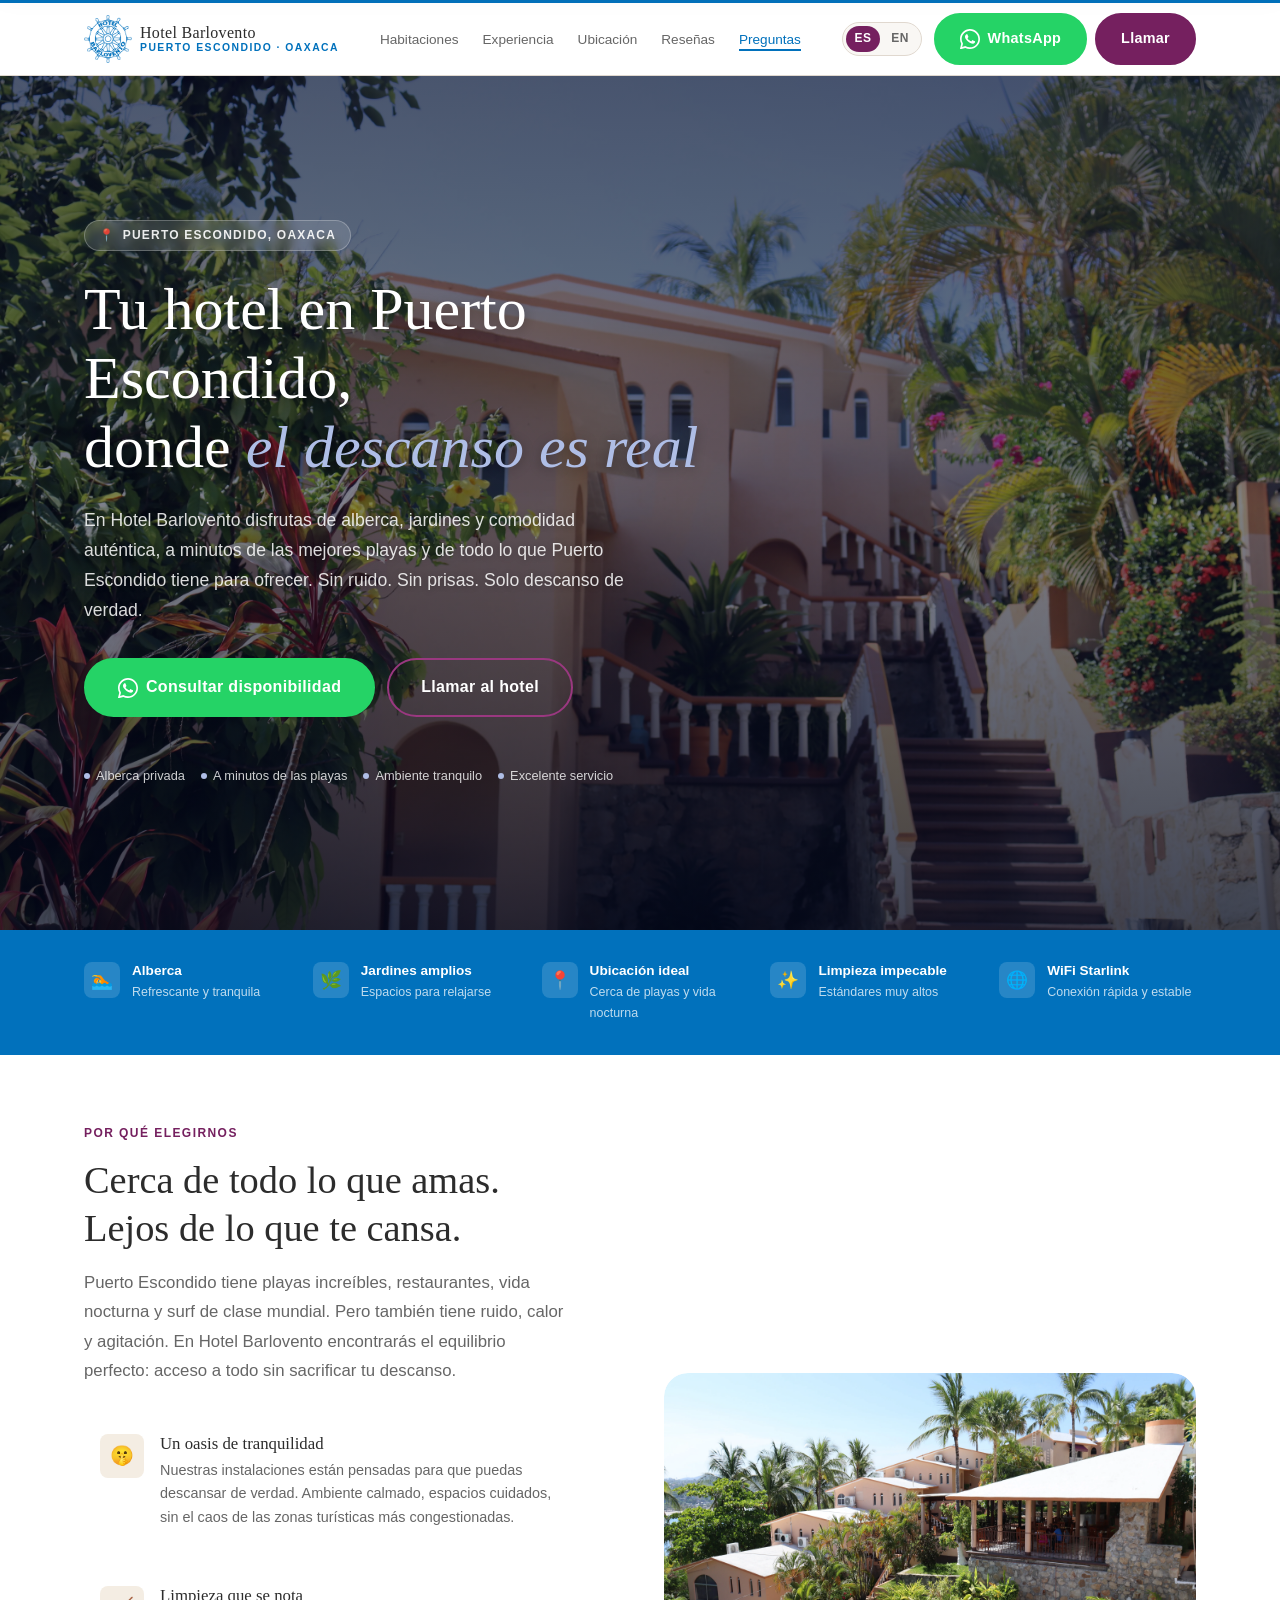
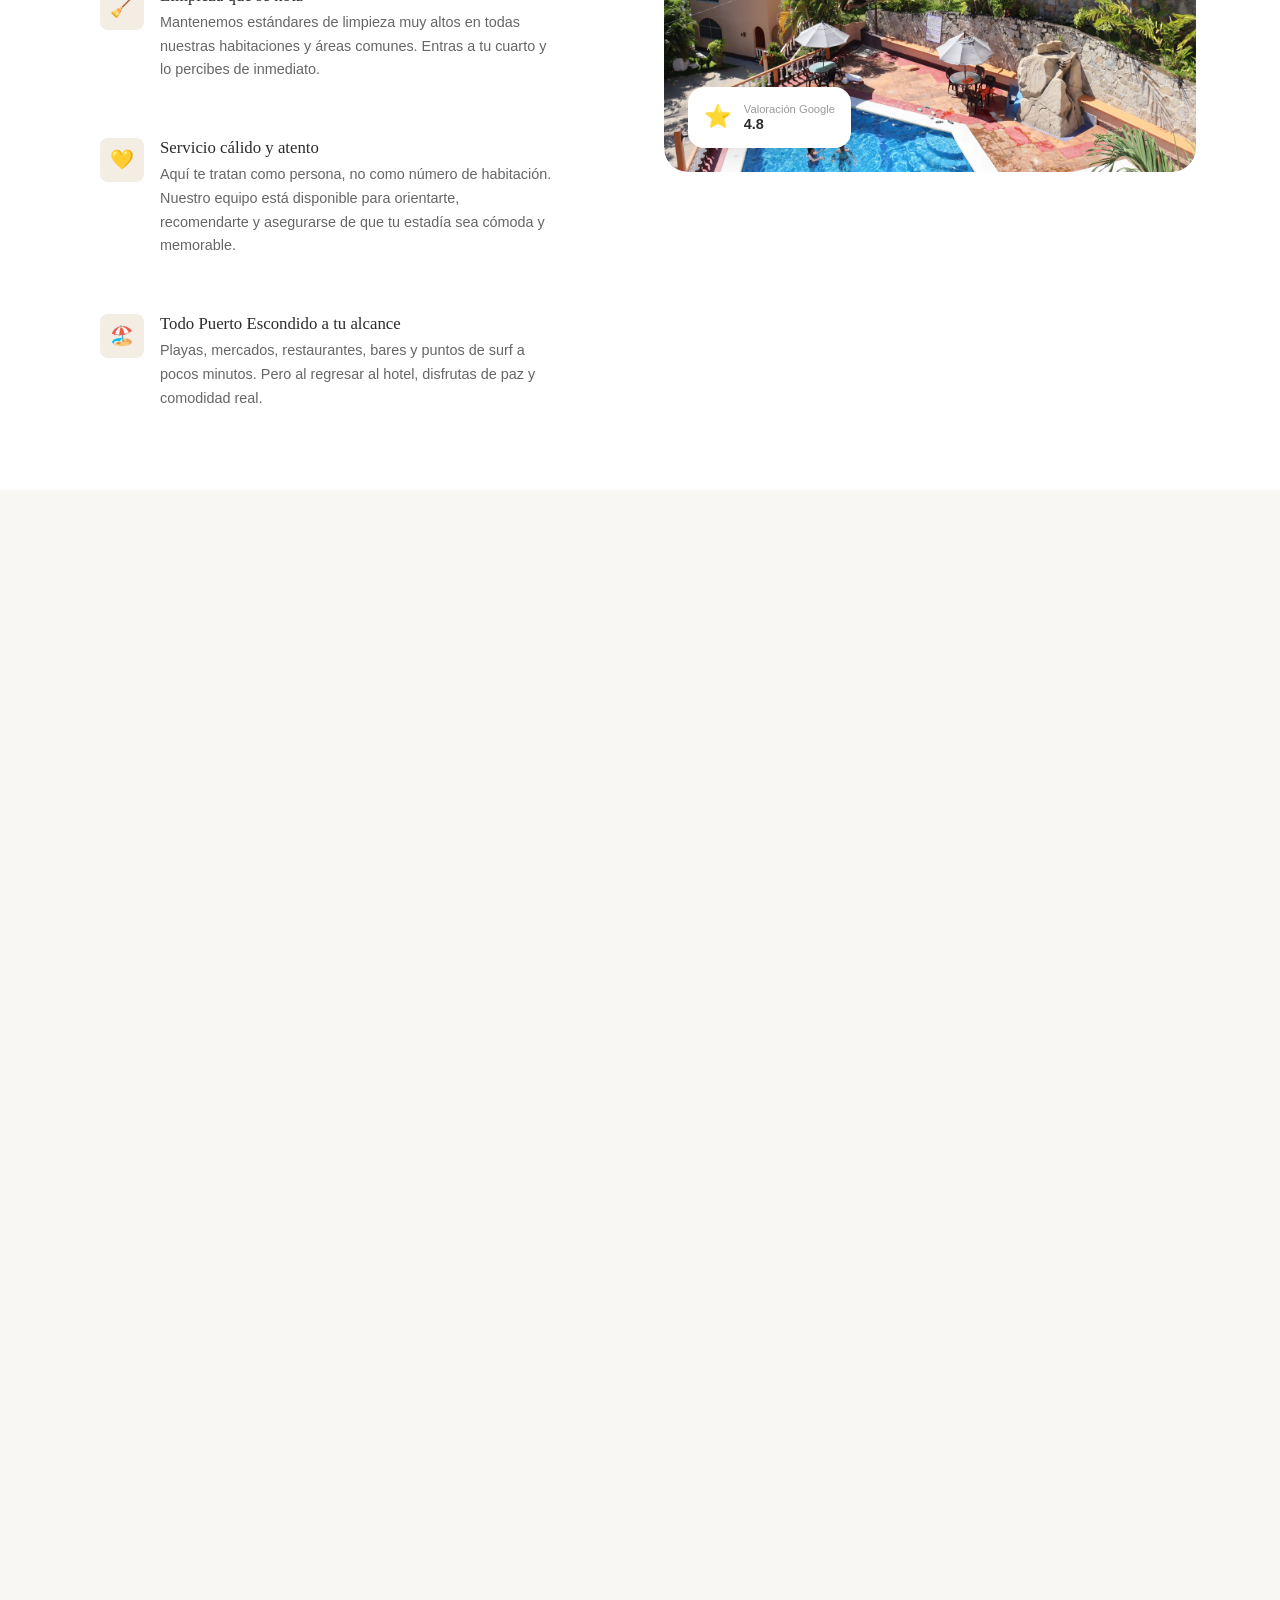
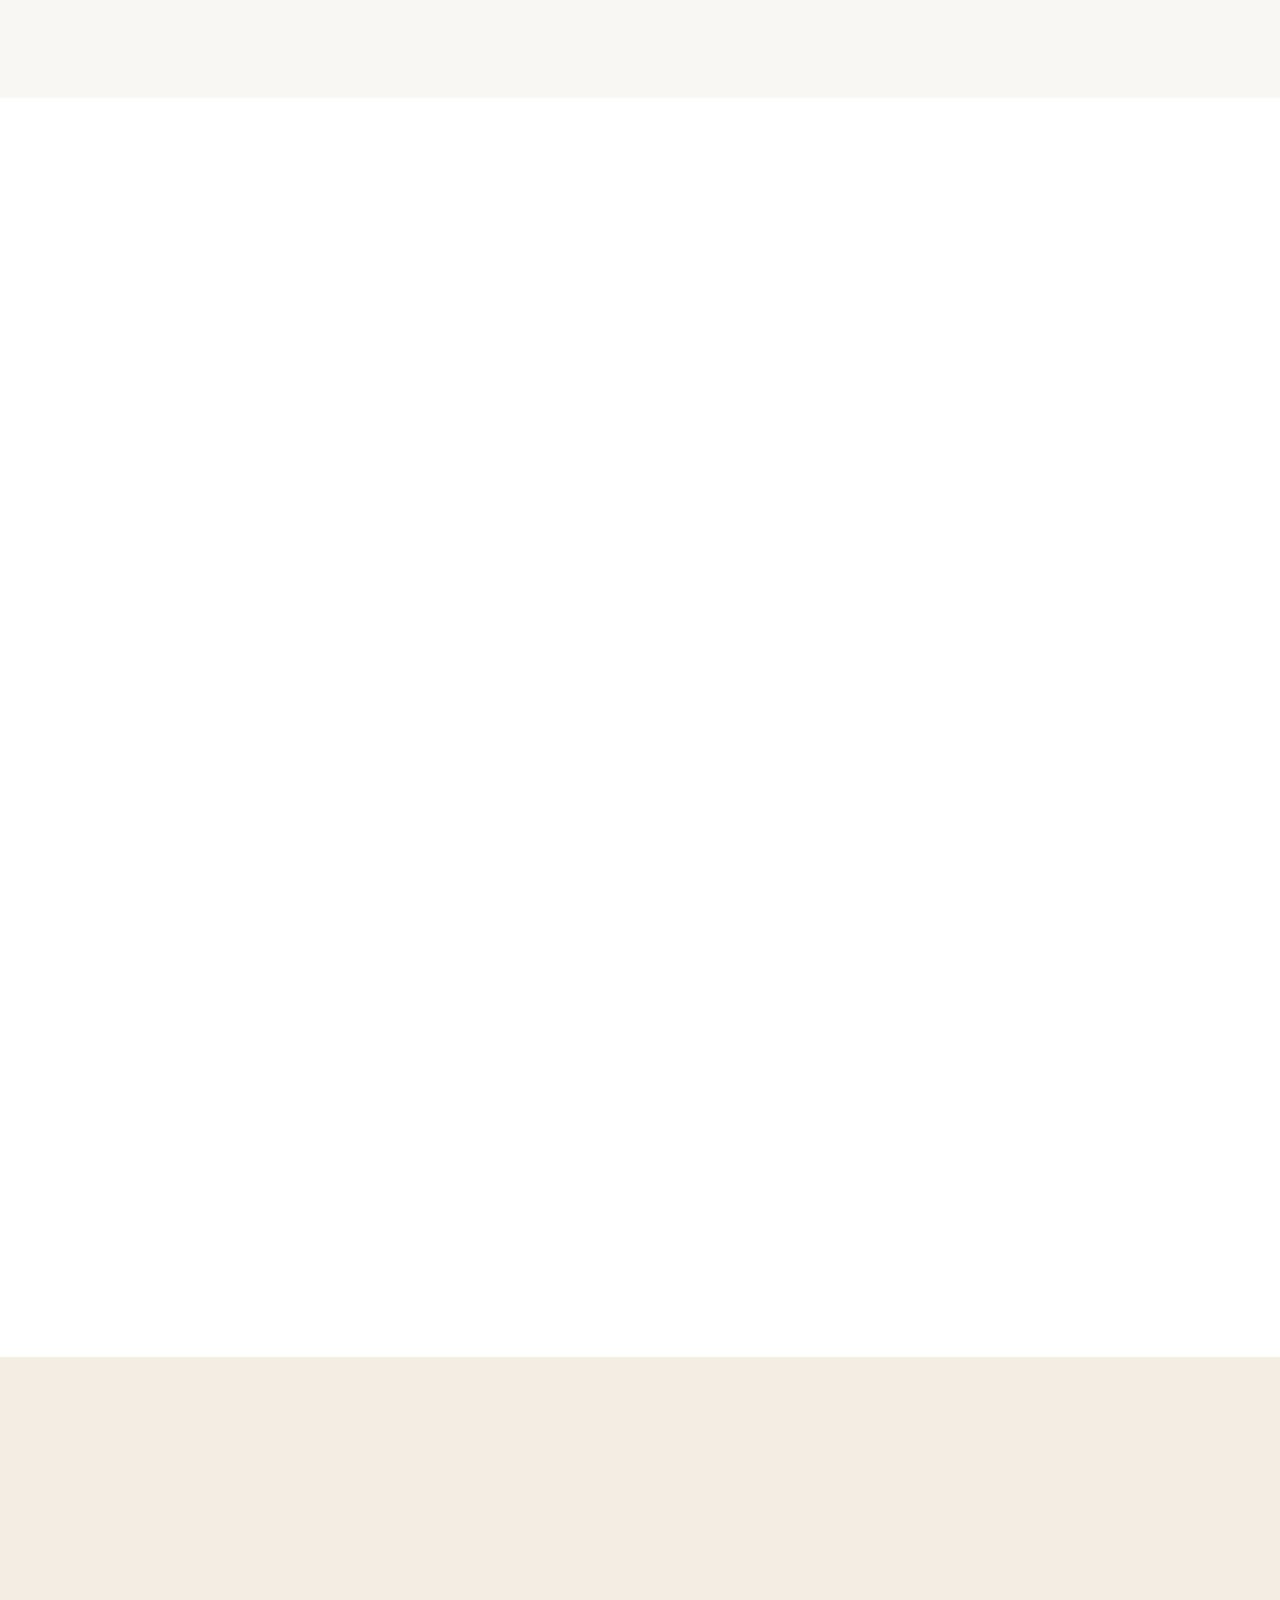
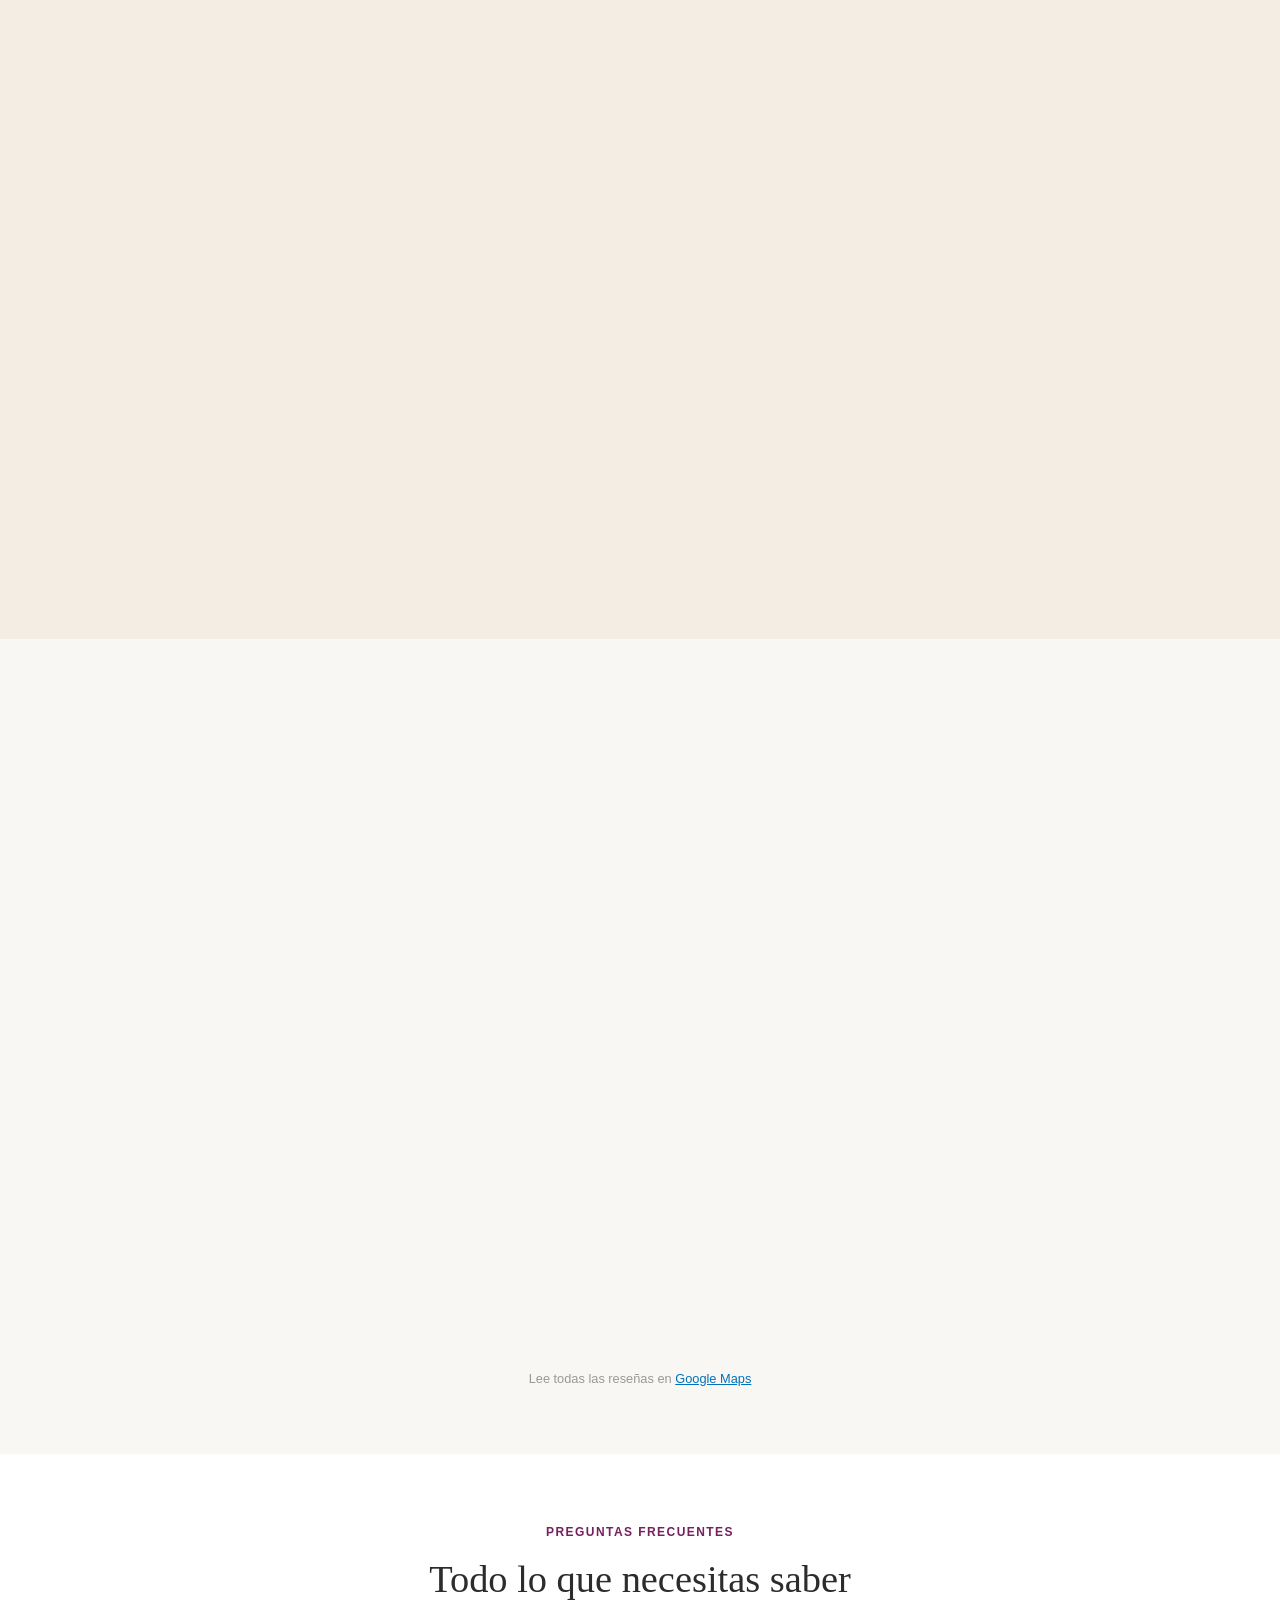
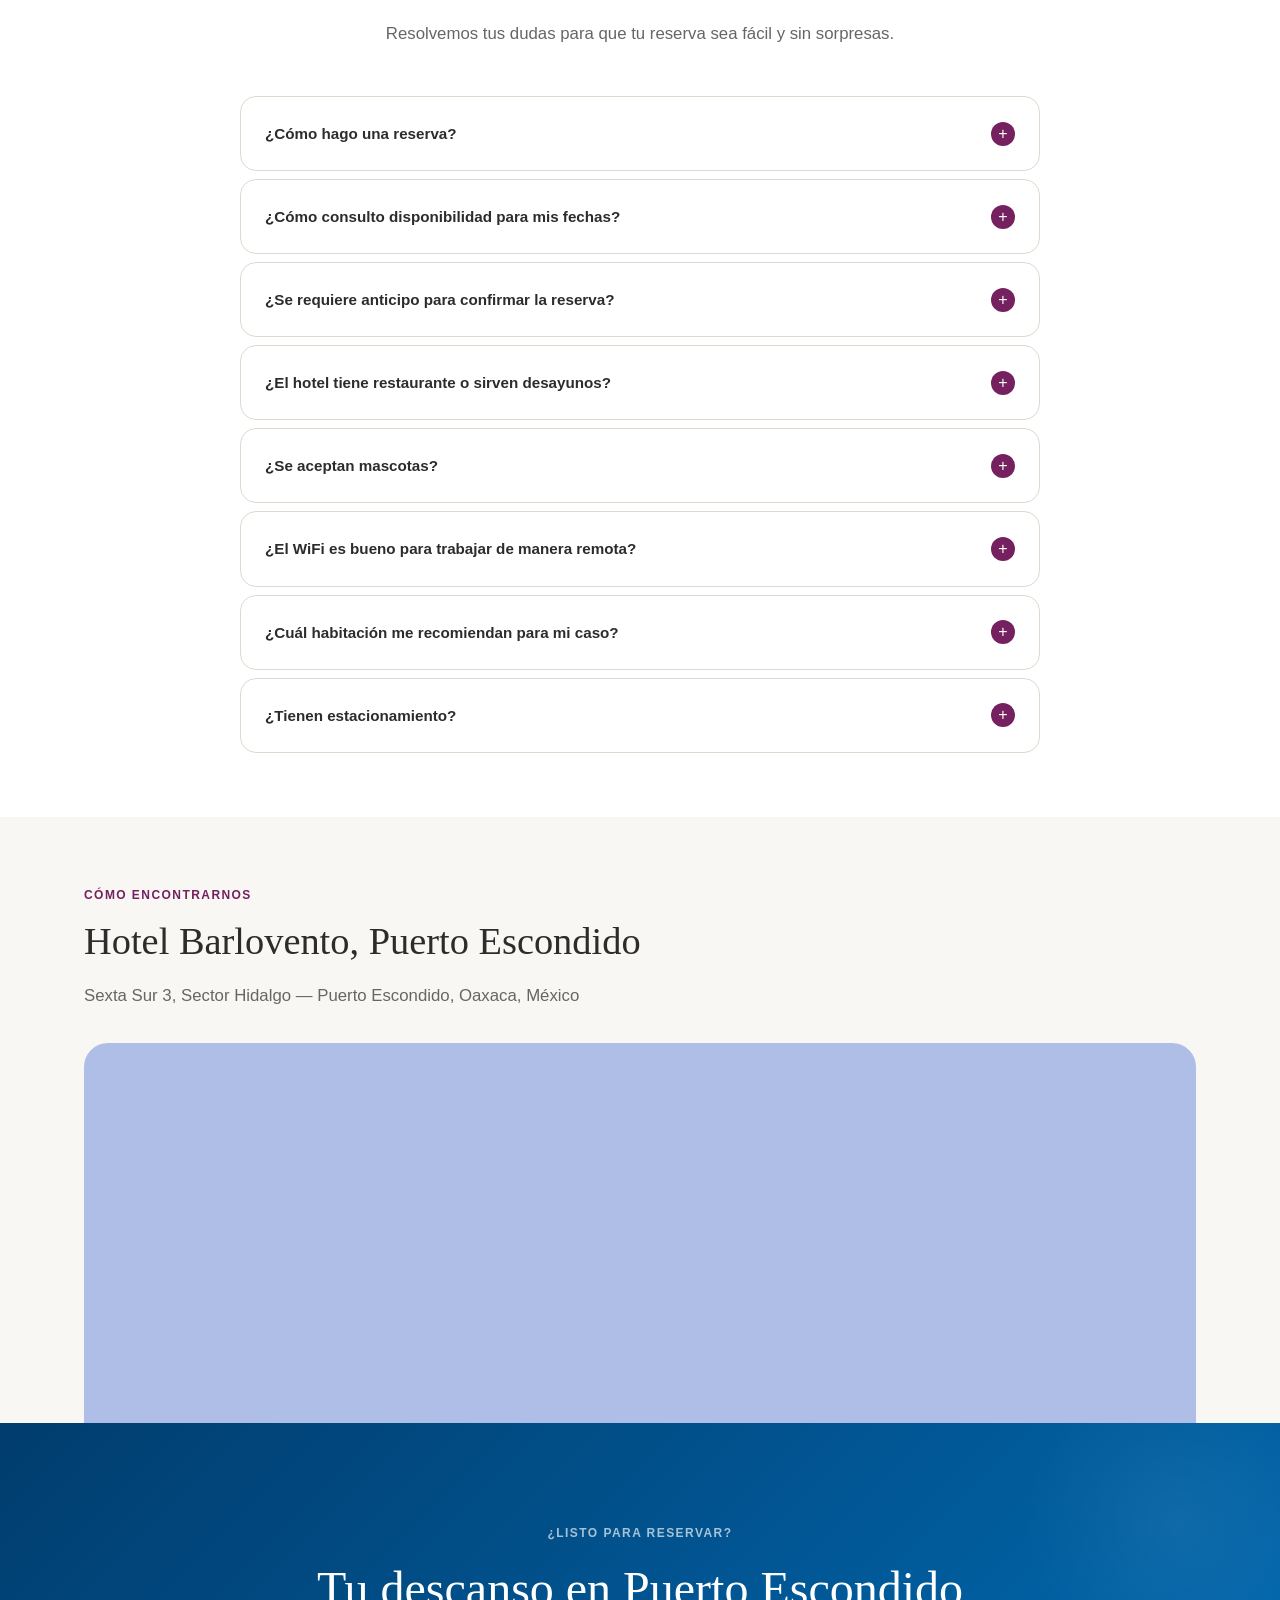
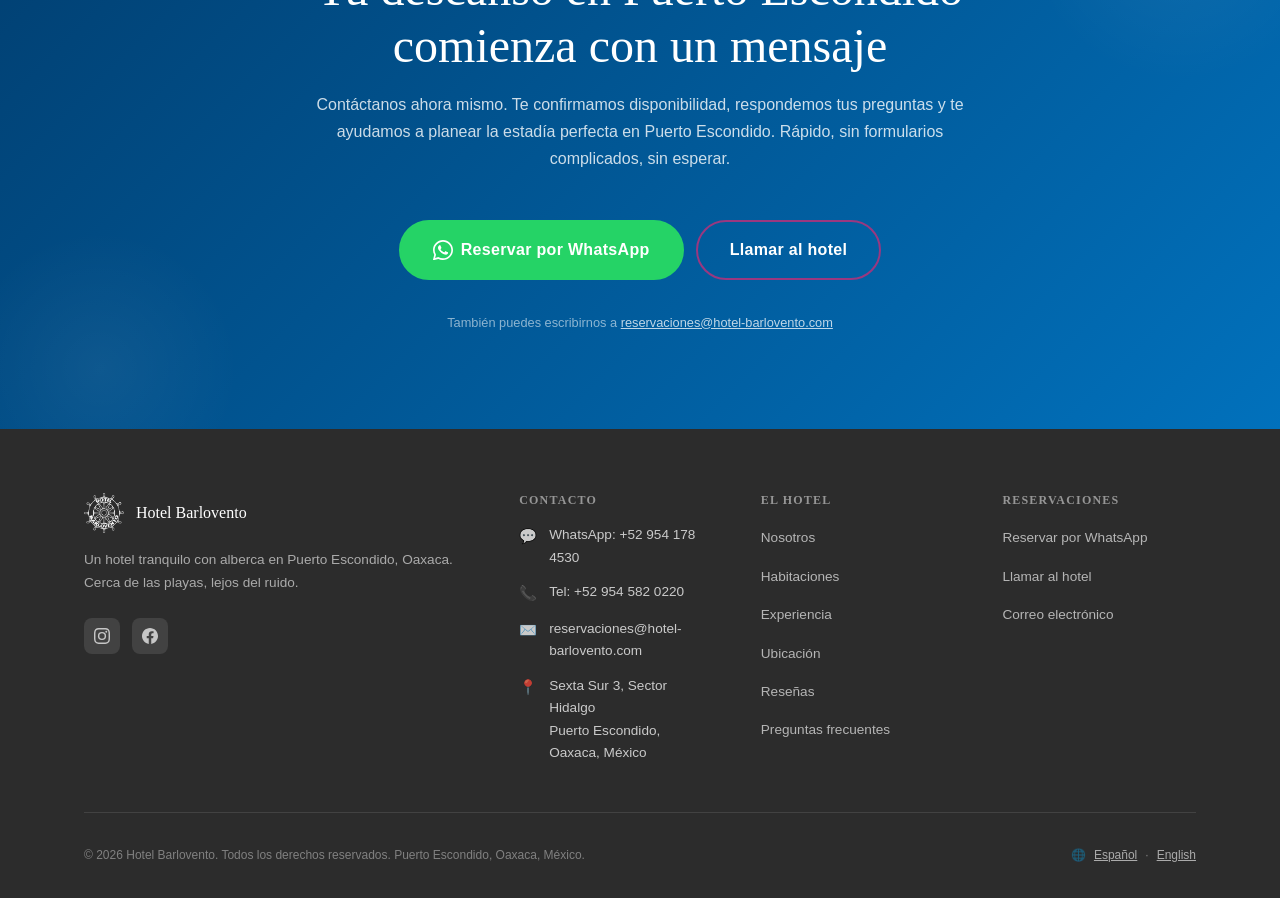
==== index.html @ 1045f1be "Update index.html" ====
<!DOCTYPE html>
<html lang="es">
<head>
  <meta charset="UTF-8" />
  <meta name="viewport" content="width=device-width, initial-scale=1.0" />

  <!--
    =========================================================
    SEO — ESPAÑOL (versión primaria)
    REEMPLAZAR: Ajustar descripción y keywords según necesidad
    =========================================================
  -->
  <title>Hotel Barlovento Puerto Escondido | Hotel tranquilo con alberca en Oaxaca</title>
  <meta name="description"
    content="Hotel Barlovento en Puerto Escondido, Oaxaca. Descanso tranquilo, alberca, jardines y excelente servicio, cerca de las playas más hermosas. Reserva por WhatsApp." />

  <!-- Canonical -->
  <link rel="canonical" href="https://www.hotel-barlovento.com/index.html" />
  <!-- REEMPLAZAR: actualizar URL canónica con dominio real -->

  <!-- Open Graph -->
  <meta property="og:type" content="website" />
  <meta property="og:locale" content="es_MX" />
  <meta property="og:title" content="Hotel Barlovento Puerto Escondido | Hotel tranquilo con alberca" />
  <meta property="og:description"
    content="Disfruta Puerto Escondido desde la comodidad de un hotel tranquilo, con alberca y jardines. Cerca de playas y vida nocturna, sin el ruido." />
  <meta property="og:url" content="https://www.hotel-barlovento.com/index.html" />
  <!-- REEMPLAZAR: og:image con URL de foto real del hotel -->
 <meta property="og:image" content="https://www.hotel-barlovento.com/images/IMG_6527.webp" /> 

  <!-- Twitter Card -->
  <meta name="twitter:card" content="summary_large_image" />
  <meta name="twitter:title" content="Hotel Barlovento Puerto Escondido" />
  <meta name="twitter:description"
    content="Hotel tranquilo con alberca en Puerto Escondido, Oaxaca. Cerca de las playas, sin el ruido." />

  <!-- Alternate language -->
  <link rel="alternate" hreflang="en" href="https://www.hotel-barlovento.com/index-en.html" />
  <link rel="alternate" hreflang="es" href="https://www.hotel-barlovento.com/index.html" />

  <!-- Favicon -->
  <link rel="icon" type="image/png" href="images/LOGO_Azul.png" /> 

  <!-- Stylesheet -->
  <link rel="stylesheet" href="css/styles.css" />

  <!--
    =========================================================
    SCHEMA MARKUP — LodgingBusiness / Hotel
    REEMPLAZAR: completar con datos reales del hotel
    =========================================================
  -->
  <script type="application/ld+json">
  {
    "@context": "https://schema.org",
    "@type": ["Hotel", "LodgingBusiness"],
    "name": "Hotel Barlovento",
    "description": "Hotel tranquilo con alberca y jardines en Puerto Escondido, Oaxaca. Ideal para parejas, familias y viajeros que buscan descanso real cerca de las playas.",
    "url": "https://www.hotel-barlovento.com/index.html",
    "telephone": "+529545820220",
    "address": {
      "@type": "PostalAddress",
      "streetAddress": "Sexta Sur 3, Sector Hidalgo",
      "addressLocality": "Puerto Escondido",
      "addressRegion": "Oaxaca",
      "addressCountry": "MX"
    },
    "geo": {
      "@type": "GeoCoordinates",
      "latitude": "15.858017315407238",
      "longitude": "-97.06760603212327"
    },
    "amenityFeature": [
      { "@type": "LocationFeatureSpecification", "name": "Alberca", "value": true },
      { "@type": "LocationFeatureSpecification", "name": "Jardines", "value": true },
      { "@type": "LocationFeatureSpecification", "name": "Estacionamiento", "value": true },
      { "@type": "LocationFeatureSpecification", "name": "WiFi Starlink", "value": true }
    ],
    "priceRange": "$$",
    "image": "REEMPLAZAR con URL de imagen real",
    "sameAs": [
      "https://maps.app.goo.gl/QgcjeiB75r9VHrbLA",
      "https://www.facebook.com/hotelbarloventomx",
      "https://www.instagram.com/hotel.barlovento/"
    ]
  }
  </script>
</head>

<body>

  <!-- ============================================================
       HEADER
  ============================================================ -->
  <header class="site-header" role="banner">
    <div class="container header-inner">

      <!-- Logo — REEMPLAZAR: img src con logo real -->
      <a href="#inicio" class="site-logo" aria-label="Hotel Barlovento — inicio">       
        <img class="site-logo__img" src="images/LOGO_Azul.png"/>
        <div class="site-logo__text">
          <span class="site-logo__name">Hotel Barlovento</span>
          <span class="site-logo__sub">Puerto Escondido · Oaxaca</span>
        </div>
      </a>

      <!-- Desktop navigation -->
      <nav class="main-nav" role="navigation" aria-label="Navegación principal">
        <ul class="main-nav__list" role="list">
          <li><a class="main-nav__link" href="#habitaciones">Habitaciones</a></li>
          <li><a class="main-nav__link" href="#experiencia">Experiencia</a></li>
          <li><a class="main-nav__link" href="#ubicacion">Ubicación</a></li>
          <li><a class="main-nav__link" href="#resenas">Reseñas</a></li>
          <li><a class="main-nav__link" href="#faq">Preguntas</a></li>
        </ul>
      </nav>

      <!-- Header right: lang switcher + CTA (desktop) + mobile toggle -->
      <div class="header-actions">

        <!-- Language switcher -->
        <div class="lang-switch" role="navigation" aria-label="Cambio de idioma">
          <button class="lang-switch__btn active" aria-current="true" aria-label="Español">ES</button>
          <a class="lang-switch__btn" href="index-en.html" aria-label="English">EN</a>
        </div>

        <!-- Desktop CTA buttons -->
        <!-- REEMPLAZAR: número de WhatsApp y teléfono reales -->
        <div class="header-cta">
          <a
            href="https://wa.me/529541784530?text=Hola%2C%20me%20gustar%C3%ADa%20consultar%20disponibilidad"
            class="btn btn--whatsapp"
            target="_blank"
            rel="noopener noreferrer"
            aria-label="Contactar por WhatsApp"
          >
            <svg class="btn__icon" viewBox="0 0 24 24" fill="currentColor" aria-hidden="true">
              <path d="M17.472 14.382c-.297-.149-1.758-.867-2.03-.967-.273-.099-.471-.148-.67.15-.197.297-.767.966-.94 1.164-.173.199-.347.223-.644.075-.297-.15-1.255-.463-2.39-1.475-.883-.788-1.48-1.761-1.653-2.059-.173-.297-.018-.458.13-.606.134-.133.298-.347.446-.52.149-.174.198-.298.298-.497.099-.198.05-.371-.025-.52-.075-.149-.669-1.612-.916-2.207-.242-.579-.487-.5-.669-.51-.173-.008-.371-.01-.57-.01-.198 0-.52.074-.792.372-.272.297-1.04 1.016-1.04 2.479 0 1.462 1.065 2.875 1.213 3.074.149.198 2.096 3.2 5.077 4.487.709.306 1.262.489 1.694.625.712.227 1.36.195 1.871.118.571-.085 1.758-.719 2.006-1.413.248-.694.248-1.289.173-1.413-.074-.124-.272-.198-.57-.347z"/>
              <path d="M12 0C5.373 0 0 5.373 0 12c0 2.123.554 4.117 1.526 5.845L.057 23.286a.75.75 0 00.906.906l5.441-1.469A11.942 11.942 0 0012 24c6.627 0 12-5.373 12-12S18.627 0 12 0zm0 22c-1.891 0-3.666-.494-5.204-1.358l-.373-.215-3.872 1.046 1.046-3.872-.215-.373A9.943 9.943 0 012 12C2 6.477 6.477 2 12 2s10 4.477 10 10-4.477 10-10 10z"/>
            </svg>
            WhatsApp
          </a>
          <!-- REEMPLAZAR: tel:+52XXXXXXXXXX con número real -->
          <a
            href="tel:+529545820220"
            class="btn btn--phone"
            aria-label="Llamar al hotel"
          >
            Llamar
          </a>
        </div> 

        <!-- Mobile menu toggle -->
        <button
          class="menu-toggle"
          aria-label="Abrir menú de navegación"
          aria-expanded="false"
          aria-controls="mobile-menu"
        >
          <span class="menu-toggle__bar"></span>
          <span class="menu-toggle__bar"></span>
          <span class="menu-toggle__bar"></span>
        </button>

      </div>
    </div>

    <!-- Mobile menu drawer -->
    <nav
      id="mobile-menu"
      class="mobile-menu"
      role="navigation"
      aria-label="Menú móvil"
    >
      <ul class="mobile-menu__nav" role="list">
        <li><a class="mobile-menu__link" href="#habitaciones">Habitaciones</a></li>
        <li><a class="mobile-menu__link" href="#experiencia">Experiencia</a></li>
        <li><a class="mobile-menu__link" href="#ubicacion">Ubicación</a></li>
        <li><a class="mobile-menu__link" href="#resenas">Reseñas</a></li>
        <li><a class="mobile-menu__link" href="#faq">Preguntas frecuentes</a></li>
        <li><a class="mobile-menu__link" href="#contacto">Contacto</a></li>
      </ul>
      <div class="mobile-menu__cta">
        <!-- REEMPLAZAR: número real "https://wa.me/52XXXXXXXXXX?text=Hola%2C%20me%20gustar%C3%ADa%20consultar%20disponibilidad"-->
        <a
          href="wa.link/i6qrjd"
          class="btn btn--whatsapp btn--lg"
          target="_blank"
          rel="noopener noreferrer"
        >
          <svg class="btn__icon" viewBox="0 0 24 24" fill="currentColor" aria-hidden="true">
            <path d="M17.472 14.382c-.297-.149-1.758-.867-2.03-.967-.273-.099-.471-.148-.67.15-.197.297-.767.966-.94 1.164-.173.199-.347.223-.644.075-.297-.15-1.255-.463-2.39-1.475-.883-.788-1.48-1.761-1.653-2.059-.173-.297-.018-.458.13-.606.134-.133.298-.347.446-.52.149-.174.198-.298.298-.497.099-.198.05-.371-.025-.52-.075-.149-.669-1.612-.916-2.207-.242-.579-.487-.5-.669-.51-.173-.008-.371-.01-.57-.01-.198 0-.52.074-.792.372-.272.297-1.04 1.016-1.04 2.479 0 1.462 1.065 2.875 1.213 3.074.149.198 2.096 3.2 5.077 4.487.709.306 1.262.489 1.694.625.712.227 1.36.195 1.871.118.571-.085 1.758-.719 2.006-1.413.248-.694.248-1.289.173-1.413-.074-.124-.272-.198-.57-.347z"/>
            <path d="M12 0C5.373 0 0 5.373 0 12c0 2.123.554 4.117 1.526 5.845L.057 23.286a.75.75 0 00.906.906l5.441-1.469A11.942 11.942 0 0012 24c6.627 0 12-5.373 12-12S18.627 0 12 0zm0 22c-1.891 0-3.666-.494-5.204-1.358l-.373-.215-3.872 1.046 1.046-3.872-.215-.373A9.943 9.943 0 012 12C2 6.477 6.477 2 12 2s10 4.477 10 10-4.477 10-10 10z"/>
          </svg>
          Reservar por WhatsApp
        </a>
        <!-- REEMPLAZAR: tel real -->
        <a href="tel:+529545820220" class="btn btn--phone btn--lg">
          📞 Llamar al hotel
        </a>
      </div>
    </nav>
  </header>


  <!-- ============================================================
       HERO
       REEMPLAZAR: Imagen del hero — foto de la alberca del hotel
       Quitar display:none del elemento .hero__img y configurar src
  ============================================================ -->
  <section id="inicio" class="hero" aria-label="Bienvenido a Hotel Barlovento">

    <!-- Background color / gradient (visible sin foto) -->
    <img
      class="hero__img"
      src="images/IMG_6971.webp"
      alt="Alberca del Hotel Barlovento rodeada de jardines tropicales en Puerto Escondido"
      loading="eager"
      fetchpriority="high"
    />


    <!-- Overlay de contraste -->
    <div class="hero__overlay" aria-hidden="true"></div>


    <div class="container hero__content">
      <div class="hero__inner">

        <!-- Eyebrow -->
        <div class="hero__eyebrow">
          <span>📍</span>
          Puerto Escondido, Oaxaca
        </div>

        <!-- Headline principal — H1 con keyword principal -->
        <h1 class="hero__title">
          Tu hotel en Puerto Escondido,<br>
          donde <em>el descanso es real</em>
        </h1>

        <!-- Subtítulo / propuesta de valor -->
        <p class="hero__subtitle">
          En Hotel Barlovento disfrutas de alberca, jardines y comodidad auténtica,
          a minutos de las mejores playas y de todo lo que Puerto Escondido tiene para ofrecer.
          Sin ruido. Sin prisas. Solo descanso de verdad.
        </p>

        <!-- CTAs principales -->
        <div class="hero__cta">
          <div class="cta-group">
            <!-- REEMPLAZAR: número real de WhatsApp -->
            <a
              href="wa.link/i6qrjd"
              class="btn btn--whatsapp btn--lg"
              target="_blank"
              rel="noopener noreferrer"
              aria-label="Consultar disponibilidad por WhatsApp"
            >
              <svg class="btn__icon" viewBox="0 0 24 24" fill="currentColor" aria-hidden="true">
                <path d="M17.472 14.382c-.297-.149-1.758-.867-2.03-.967-.273-.099-.471-.148-.67.15-.197.297-.767.966-.94 1.164-.173.199-.347.223-.644.075-.297-.15-1.255-.463-2.39-1.475-.883-.788-1.48-1.761-1.653-2.059-.173-.297-.018-.458.13-.606.134-.133.298-.347.446-.52.149-.174.198-.298.298-.497.099-.198.05-.371-.025-.52-.075-.149-.669-1.612-.916-2.207-.242-.579-.487-.5-.669-.51-.173-.008-.371-.01-.57-.01-.198 0-.52.074-.792.372-.272.297-1.04 1.016-1.04 2.479 0 1.462 1.065 2.875 1.213 3.074.149.198 2.096 3.2 5.077 4.487.709.306 1.262.489 1.694.625.712.227 1.36.195 1.871.118.571-.085 1.758-.719 2.006-1.413.248-.694.248-1.289.173-1.413-.074-.124-.272-.198-.57-.347z"/>
                <path d="M12 0C5.373 0 0 5.373 0 12c0 2.123.554 4.117 1.526 5.845L.057 23.286a.75.75 0 00.906.906l5.441-1.469A11.942 11.942 0 0012 24c6.627 0 12-5.373 12-12S18.627 0 12 0zm0 22c-1.891 0-3.666-.494-5.204-1.358l-.373-.215-3.872 1.046 1.046-3.872-.215-.373A9.943 9.943 0 012 12C2 6.477 6.477 2 12 2s10 4.477 10 10-4.477 10-10 10z"/>
              </svg>
              Consultar disponibilidad
            </a>
            <!-- REEMPLAZAR: tel real -->
            <a
              href="tel:+529545820220"
              class="btn btn--outline-white btn--lg"
              aria-label="Llamar al hotel"
            >
              Llamar al hotel
            </a>
          </div>
        </div>

        <!-- Trust signals bajo los CTAs -->
        <div class="hero__trust" aria-label="Características destacadas">
          <div class="hero__trust-item">
            <span class="hero__trust-dot" aria-hidden="true"></span>
            Alberca privada
          </div>
          <div class="hero__trust-item">
            <span class="hero__trust-dot" aria-hidden="true"></span>
            A minutos de las playas
          </div>
          <div class="hero__trust-item">
            <span class="hero__trust-dot" aria-hidden="true"></span>
            Ambiente tranquilo
          </div>
          <div class="hero__trust-item">
            <span class="hero__trust-dot" aria-hidden="true"></span>
            Excelente servicio
          </div>
        </div>

      </div>
    </div>
  </section>


  <!-- ============================================================
       TRUST STRIP — 5 beneficios rápidos
  ============================================================ -->
  <section class="trust-strip" aria-label="Lo que nos hace diferentes">
    <div class="container">
      <ul class="trust-strip__list stagger" role="list">

        <li class="trust-item">
          <div class="trust-item__icon" aria-hidden="true">🏊</div>
          <div class="trust-item__text">
            <span class="trust-item__title">Alberca</span>
            <span class="trust-item__desc">Refrescante y tranquila</span>
          </div>
        </li>

        <li class="trust-item">
          <div class="trust-item__icon" aria-hidden="true">🌿</div>
          <div class="trust-item__text">
            <span class="trust-item__title">Jardines amplios</span>
            <span class="trust-item__desc">Espacios para relajarse</span>
          </div>
        </li>

        <li class="trust-item">
          <div class="trust-item__icon" aria-hidden="true">📍</div>
          <div class="trust-item__text">
            <span class="trust-item__title">Ubicación ideal</span>
            <span class="trust-item__desc">Cerca de playas y vida nocturna</span>
          </div>
        </li>

        <li class="trust-item">
          <div class="trust-item__icon" aria-hidden="true">✨</div>
          <div class="trust-item__text">
            <span class="trust-item__title">Limpieza impecable</span>
            <span class="trust-item__desc">Estándares muy altos</span>
          </div>
        </li>

        <li class="trust-item">
          <div class="trust-item__icon" aria-hidden="true">🌐</div>
          <div class="trust-item__text">
            <span class="trust-item__title">WiFi Starlink</span>
            <span class="trust-item__desc">Conexión rápida y estable</span>
          </div>
        </li>

      </ul>
    </div>
  </section>


  <!-- ============================================================
       WHY STAY HERE — Diferenciadores
  ============================================================ -->
  <section id="nosotros" class="section why-section">
    <div class="container">
      <div class="why-grid">

        <!-- Columna de contenido -->
        <div class="why-content reveal">
          <span class="section-label">Por qué elegirnos</span>
          <h2 class="section-title">
            Cerca de todo lo que amas.<br>
            Lejos de lo que te cansa.
          </h2>
          <p class="section-intro">
            Puerto Escondido tiene playas increíbles, restaurantes, vida nocturna y surf de clase mundial.
            Pero también tiene ruido, calor y agitación. En Hotel Barlovento encontrarás el equilibrio perfecto:
            acceso a todo sin sacrificar tu descanso.
          </p>

          <ul class="why-list" role="list">

            <li class="why-item">
              <div class="why-item__icon" aria-hidden="true">🤫</div>
              <div class="why-item__body">
                <h3 class="why-item__title">Un oasis de tranquilidad</h3>
                <p class="why-item__text">
                  Nuestras instalaciones están pensadas para que puedas descansar de verdad.
                  Ambiente calmado, espacios cuidados, sin el caos de las zonas turísticas más congestionadas.
                </p>
              </div>
            </li>

            <li class="why-item">
              <div class="why-item__icon" aria-hidden="true">🧹</div>
              <div class="why-item__body">
                <h3 class="why-item__title">Limpieza que se nota</h3>
                <p class="why-item__text">
                  Mantenemos estándares de limpieza muy altos en todas nuestras habitaciones y áreas comunes.
                  Entras a tu cuarto y lo percibes de inmediato.
                </p>
              </div>
            </li>

            <li class="why-item">
              <div class="why-item__icon" aria-hidden="true">💛</div>
              <div class="why-item__body">
                <h3 class="why-item__title">Servicio cálido y atento</h3>
                <p class="why-item__text">
                  Aquí te tratan como persona, no como número de habitación. Nuestro equipo está disponible
                  para orientarte, recomendarte y asegurarse de que tu estadía sea cómoda y memorable.
                </p>
              </div>
            </li>

            <li class="why-item">
              <div class="why-item__icon" aria-hidden="true">🏖️</div>
              <div class="why-item__body">
                <h3 class="why-item__title">Todo Puerto Escondido a tu alcance</h3>
                <p class="why-item__text">
                  Playas, mercados, restaurantes, bares y puntos de surf a pocos minutos.
                  Pero al regresar al hotel, disfrutas de paz y comodidad real.
                </p>
              </div>
            </li>

          </ul>
        </div>

        <!-- Columna de imagen -->
        <!-- REEMPLAZAR: foto de jardines/alberca del hotel -->
        <div class="why-image reveal reveal--delay-2">
        
          <img
            class="why-image__main"
            src="images/IMG_7037.webp"
            alt="Jardines y alberca del Hotel Barlovento"
          />
          <div class="why-image__badge">
            <div class="why-image__badge-icon">⭐</div>
            <div class="why-image__badge-text">
              <span class="why-image__badge-label">Valoración Google</span>
              <!-- REEMPLAZAR con calificación real -->
              <span class="why-image__badge-value" >4.8</span>
            </div>
          </div>
        </div>

      </div>
    </div>
  </section>


  <!-- ============================================================
       ROOMS — Habitaciones
       REEMPLAZAR: imágenes de cada habitación en los room-card__image
  ============================================================ -->
  <section id="habitaciones" class="section rooms-section">
    <div class="container">

      <div class="section-header section-header--center reveal">
        <span class="section-label">Hospedaje</span>
        <h2 class="section-title">Habitaciones diseñadas para el descanso</h2>
        <p class="section-intro">
          Cada habitación está preparada con cuidado para que te sientas cómodo desde el primer momento.
          Limpieza, comodidad y tranquilidad son nuestra prioridad.
        </p>
      </div>

      <div class="rooms-grid stagger">

        <!-- Habitación Estándar -->
        <article class="room-card">
          <!-- REEMPLAZAR: foto de habitación estándar -->
          <div
            class="room-card__image"
            role="img"
            aria-label="Habitación Estándar del Hotel Barlovento"
          >
          
            <span class="room-card__tag">Estándar</span>
           
            <img src="images/IMG_8899.webp" alt="Habitación Estándar con cama doble y baño privado en Hotel Barlovento" loading="lazy" /> 
          </div>
          <div class="room-card__body">
            <h3 class="room-card__title">Habitación Estándar</h3>
            <p class="room-card__desc">
              Espacio cómodo y funcional con todo lo que necesitas para un descanso reparador.
              Cama doble, baño privado, aire acondicionado y acceso a todas las áreas del hotel.
            </p>
            <ul class="room-card__features" role="list" aria-label="Características">
              <li class="room-card__feature">🛏️ Cama doble</li>
              <li class="room-card__feature">🚿 Baño privado</li>
              <li class="room-card__feature">❄️ Aire acondicionado</li>
              <li class="room-card__feature">📺 Televisión</li>
              <li class="room-card__feature">🌐 WiFi Starlink</li>
            </ul>
            <div class="room-card__cta">
              <p class="room-card__ideal">
                Ideal para <strong>parejas o viajeros solos</strong>
              </p>
              <!-- REEMPLAZAR: número real -->
              <a
                href="wa.link/i6qrjd"
                class="btn btn--whatsapp"
                target="_blank"
                rel="noopener noreferrer"
                aria-label="Consultar disponibilidad de Habitación Estándar por WhatsApp"
              >
                Consultar
              </a>
            </div>
          </div>
        </article>

        <!-- Habitación Doble -->
        <article class="room-card">
          <!-- REEMPLAZAR: foto de habitación doble -->
          <div
            class="room-card__image"
            role="img"
            aria-label="Habitación Doble del Hotel Barlovento"
          >
            <span class="room-card__tag">Doble</span>
            
            <img src="images/IMG_6893.webp" alt="Habitación Doble con dos camas en Hotel Barlovento Puerto Escondido" loading="lazy" /> 
          </div>
          <div class="room-card__body">
            <h3 class="room-card__title">Habitación Doble</h3>
            <p class="room-card__desc">
              Dos camas en un espacio cómodo y bien distribuido. Perfecta para amigos, hermanos
              o quienes prefieren tener más espacio personal durante su estadía.
            </p>
            <ul class="room-card__features" role="list" aria-label="Características">
              <li class="room-card__feature">🛏️🛏️ Dos camas</li>
              <li class="room-card__feature">🚿 Baño privado</li>
              <li class="room-card__feature">❄️ Aire acondicionado</li>
              <li class="room-card__feature">📺 Televisión</li>
              <li class="room-card__feature">🌐 WiFi Starlink</li>
            </ul>
            <div class="room-card__cta">
              <p class="room-card__ideal">
                Ideal para <strong>amigos o compañeros de viaje</strong>
              </p>
              <!-- REEMPLAZAR: número real -->
              <a
                href="wa.link/i6qrjd"
                class="btn btn--whatsapp"
                target="_blank"
                rel="noopener noreferrer"
                aria-label="Consultar disponibilidad de Habitación Doble por WhatsApp"
              >
                Consultar
              </a>
            </div>
          </div>
        </article>

        <!-- Habitación Familiar -->
        <article class="room-card">
          <!-- REEMPLAZAR: foto de habitación familiar -->
          <div
            class="room-card__image"
            role="img"
            aria-label="Habitación Familiar del Hotel Barlovento"
          >
            <span class="room-card__tag">Familiar</span>
            <img src="images/IMG_6937.webp" alt="Habitación Familiar espaciosa en Hotel Barlovento Puerto Escondido" loading="lazy" />
          </div>
          <div class="room-card__body">
            <h3 class="room-card__title">Habitación Familiar</h3>
            <p class="room-card__desc">
              Más espacio para que toda la familia disfrute sin apreturas. Camas adicionales,
              baño privado amplio y todo lo necesario para que niños y adultos descansen bien.
            </p>
            <ul class="room-card__features" role="list" aria-label="Características">
              <li class="room-card__feature">🛏️ Camas adicionales</li>
              <li class="room-card__feature">🚿 Baño amplio</li>
              <li class="room-card__feature">❄️ Aire acondicionado</li>
              <li class="room-card__feature">📺 Televisión</li>
              <li class="room-card__feature">🌐 WiFi Starlink</li>
              <li class="room-card__feature">🧒 Apta para niños</li>
            </ul>
            <div class="room-card__cta">
              <p class="room-card__ideal">
                Ideal para <strong>familias y grupos pequeños</strong>
              </p>
              <!-- REEMPLAZAR: número real -->
              <a
                href="wa.link/i6qrjd"
                class="btn btn--whatsapp"
                target="_blank"
                rel="noopener noreferrer"
                aria-label="Consultar disponibilidad de Habitación Familiar por WhatsApp"
              >
                Consultar
              </a>
            </div>
          </div>
        </article>

      </div>

      <!-- Rooms bottom CTA -->
      <div class="rooms-cta reveal">
        <p class="rooms-cta__text">
          ¿No sabes cuál habitación es la ideal para ti? Escríbenos y con gusto te orientamos.
        </p>
        <div class="cta-group" style="justify-content: center;">
          <!-- REEMPLAZAR: número real -->
          <a
            href="wa.link/i6qrjd"
            class="btn btn--whatsapp"
            target="_blank"
            rel="noopener noreferrer"
          >
            Preguntarnos por WhatsApp
          </a>
          <!-- REEMPLAZAR: tel real -->
          <a href="tel:+529545820220" class="btn btn--outline">
            Llamar al hotel
          </a>
        </div>
      </div>

    </div>
  </section>


  <!-- ============================================================
       AMENITIES — Experiencia del hotel
       REEMPLAZAR: foto panorámica de la alberca
  ============================================================ -->
  <section id="experiencia" class="section amenities-section">
    <div class="container">

      <div class="section-header reveal">
        <span class="section-label">La experiencia Barlovento</span>
        <h2 class="section-title">Cada detalle pensado para tu comodidad</h2>
        <p class="section-intro">
          Más que un lugar donde dormir, Hotel Barlovento es un espacio donde disfrutas cada momento de tu estadía.
        </p>
      </div>

      <!-- Imagen hero de amenidades — REEMPLAZAR con foto panorámica de alberca -->
      <div
        class="amenities-hero reveal"
        role="img"
        aria-label="Alberca del Hotel Barlovento en Puerto Escondido"
      >
        <img src="images/IMG_6539.webp" alt="Alberca del Hotel Barlovento con jardines tropicales en Puerto Escondido, Oaxaca" loading="lazy" /> 
        
      </div>

      <!-- Grid de amenidades -->
      <div class="amenities-grid stagger">

        <div class="amenity-card">
          <div class="amenity-card__icon" aria-hidden="true">🏊</div>
          <h3 class="amenity-card__title">Alberca</h3>
          <p class="amenity-card__text">
            Refrescante y cuidada. El lugar perfecto para descansar bajo el sol de Puerto Escondido.
          </p>
        </div>

        <div class="amenity-card">
          <div class="amenity-card__icon" aria-hidden="true">🌿</div>
          <h3 class="amenity-card__title">Jardines</h3>
          <p class="amenity-card__text">
            Amplios jardines con vegetación tropical donde disfrutar del aire fresco y la calma.
          </p>
        </div>

        <div class="amenity-card">
          <div class="amenity-card__icon" aria-hidden="true">🌐</div>
          <h3 class="amenity-card__title">WiFi Starlink</h3>
          <p class="amenity-card__text">
            Conexión rápida y estable para quienes necesitan trabajar o simplemente estar conectados.
          </p>
        </div>

        <div class="amenity-card">
          <div class="amenity-card__icon" aria-hidden="true">🚗</div>
          <h3 class="amenity-card__title">Estacionamiento</h3>
          <p class="amenity-card__text">
            Estacionamiento disponible para huéspedes. Tu auto seguro durante toda tu estadía.
          </p>
        </div>

        <div class="amenity-card">
          <div class="amenity-card__icon" aria-hidden="true">❄️</div>
          <h3 class="amenity-card__title">Aire acondicionado</h3>
          <p class="amenity-card__text">
            Todas las habitaciones cuentan con aire acondicionado para tu confort en el calor tropical.
          </p>
        </div>

        <div class="amenity-card">
          <div class="amenity-card__icon" aria-hidden="true">✨</div>
          <h3 class="amenity-card__title">Limpieza diaria</h3>
          <p class="amenity-card__text">
            Servicio de limpieza todos los días para que tu espacio siempre esté impecable.
          </p>
        </div>

        <div class="amenity-card">
          <div class="amenity-card__icon" aria-hidden="true">💛</div>
          <h3 class="amenity-card__title">Atención personalizada</h3>
          <p class="amenity-card__text">
            Nuestro equipo está disponible para atenderte, orientarte y hacer tu estadía más cómoda.
          </p>
        </div>

        <div class="amenity-card">
          <div class="amenity-card__icon" aria-hidden="true">🔒</div>
          <h3 class="amenity-card__title">Ambiente seguro</h3>
          <p class="amenity-card__text">
            Un entorno privado y tranquilo donde tú y tu familia pueden sentirse completamente seguros.
          </p>
        </div>

      </div>

    </div>
  </section>


  <!-- ============================================================
       LOCATION — Ubicación estratégica
  ============================================================ -->
  <section id="ubicacion" class="section location-section">
    <div class="container">
      <div class="location-grid">

        <!-- Contenido de ubicación -->
        <div class="location-content reveal">
          <span class="section-label">Ubicación</span>
          <h2 class="section-title">
            En el corazón de Puerto Escondido,<br>
            donde el ritmo es tuyo
          </h2>
          <p class="section-intro">
            Hotel Barlovento está estratégicamente ubicado para que tengas todo cerca sin vivir en el centro del ruido.
            Playas, restaurantes, tiendas y toda la vibra de Puerto Escondido, a pocos minutos. Y tu refugio de descanso, esperándote.
          </p>

          <!-- Distancias clave — REEMPLAZAR tiempos reales -->
          <div class="location-distances" role="list" aria-label="Distancias a puntos de interés">

            <div class="location-distance" role="listitem">
              <span class="location-distance__place">
                <span aria-hidden="true">🏖️</span>
                Playa Zicatela
              </span>
              <span class="location-distance__time">~15 min</span>
            </div>

            <div class="location-distance" role="listitem">
              <span class="location-distance__place">
                <span aria-hidden="true">🌊</span>
                Playa Carrizalillo
              </span>
              <span class="location-distance__time">~10 min</span>
            </div>

            <div class="location-distance" role="listitem">
              <span class="location-distance__place">
                <span aria-hidden="true">🍽️</span>
                Zona de restaurantes y bares
              </span>
              <span class="location-distance__time">~10 min</span>
            </div>

            <div class="location-distance" role="listitem">
              <span class="location-distance__place">
                <span aria-hidden="true">✈️</span>
                Aeropuerto de Puerto Escondido
              </span>
              <span class="location-distance__time">~10 min</span>
            </div>

            <div class="location-distance" role="listitem">
              <span class="location-distance__place">
                <span aria-hidden="true">🛒</span>
                Supermercados y farmacias
              </span>
              <span class="location-distance__time">~5 min</span>
            </div>

          </div>

          <div class="cta-group">
            <!-- REEMPLAZAR: número real -->
            <a
              href="https://wa.me/529541784530?text=Hola%2C%20me%20gustar%C3%ADa%20conocer%20c%C3%B3mo%20llegar%20al%20hotel"
              class="btn btn--whatsapp"
              target="_blank"
              rel="noopener noreferrer"
            >
              Pedir indicaciones por WhatsApp
            </a>
          </div>
        </div>

        <!-- Imagen de ubicación / entorno — REEMPLAZAR con foto del entorno o vista aérea -->
        <div
          class="location-visual reveal reveal--delay-2"
          role="img"
          aria-label="Entorno de Hotel Barlovento en Puerto Escondido, Oaxaca"
        >
          
        <!-- <img src="images/IMG_0888.webp" alt="Vista del entorno de Hotel Barlovento en Puerto Escondido, Oaxaca" loading="lazy" /> -->
        </div>

      </div>
    </div>
  </section>


  <!-- ============================================================
       REVIEWS — Reseñas de huéspedes
       REEMPLAZAR: con reseñas reales de Google Maps
  ============================================================ -->
  <section id="resenas" class="section reviews-section">
    <div class="container">

      <div class="section-header reveal">
        <span class="section-label">Lo que dicen nuestros huéspedes</span>
        <h2 class="section-title">Experiencias reales. Opiniones honestas.</h2>

        <!-- REEMPLAZAR: calificación y conteo reales de Google -->
        <div class="reviews-meta">
          <div class="reviews-meta__score" aria-label="Calificación">4.8</div>
          <div class="reviews-meta__info">
            <div class="stars" aria-label="5 estrellas">
              <span aria-hidden="true">★★★★★</span>
            </div>
            <!-- REEMPLAZAR: número real de reseñas -->
            <span class="reviews-meta__count">Basado en reseñas verificadas</span>
          </div>
          <span class="reviews-meta__source">Google Maps</span>
        </div>
        <!-- NOTA: reemplazar score, stars y count con datos reales de Google Maps -->
      </div>

      <!-- REEMPLAZAR: con reseñas reales copiadas de Google Maps -->
      <div class="reviews-grid stagger">

        <!-- Reseña 1 — REEMPLAZAR con reseña real -->
        <article class="review-card">
          <div class="review-card__stars" aria-label="5 estrellas">★★★★★</div>
          <blockquote class="review-card__text">
            Si lo recomendaría . Precio 2,000 por habitación dos personas.
Limpió , muy agradable el ambiente , el lugar con muchos jardines . Piscina mediana limpia y chapoteadero.
          </blockquote>
          <div class="review-card__author">
            <div class="review-card__avatar" aria-hidden="true">A</div>
            <div>
              <!-- REEMPLAZAR: nombre del huésped real -->
              <p class="review-card__name">América de Breñalvírez</p>
              <!-- REEMPLAZAR: fecha real -->
              <p class="review-card__date">Hace un mes</p>
            </div>
          </div>
        </article>

        <!-- Reseña 2 — REEMPLAZAR con reseña real -->
        <article class="review-card">
          <div class="review-card__stars" aria-label="5 estrellas">★★★★★</div>
          <blockquote class="review-card__text">
            Excelente hotel, calidad  y precio accesible!
Habitaciones cómodas y amplias, con lo básico para una estancia cómoda.
Los desayunos deliciosos, comida con gran sabor y porciones generosas.
El personal muy atento y siempre resolvieron cualquier problema.
La ubicación me parece buena, estábamos a 20 minutos caminando de Playa Carrizalillo ( los cuales no se sentían tan largos ya que en el camino hay varios restaurantes que ver )
          </blockquote>
          <div class="review-card__author">
            <div class="review-card__avatar" aria-hidden="true">K</div>
            <div>
              <p class="review-card__name">Karina Espinosa</p>
              <p class="review-card__date">Hace 11 meses</p>
            </div>
          </div>
        </article>

        <!-- Reseña 3 — REEMPLAZAR con reseña real -->
        <article class="review-card">
          <div class="review-card__stars" aria-label="5 estrellas">★★★★★</div>
          <blockquote class="review-card__text">
            Que hermosa experiencia fue este hotel, mi opinión es de hace tiempo pero encontré una foto y lo recordé, las camas fueron de las más cómodas que encontré, me gustaron tanto que me compré un colchón igual, la alberca muy agradable y el lugar muy bonito
          </blockquote>
          <div class="review-card__author">
            <div class="review-card__avatar" aria-hidden="true">A</div>
            <div>
              <p class="review-card__name">Avi Za</p>
              <p class="review-card__date">Hace 8 meses</p>
            </div>
          </div>
        </article>

      </div>

      <!-- REEMPLAZAR: enlace real a perfil de Google Maps -->
      <p class="reviews-note">
        Lee todas las reseñas en
        <a href="https://maps.app.goo.gl/FHH6P1wBrnjwgXVx8" target="_blank" rel="noopener noreferrer">
          Google Maps
        </a>
      </p>

    </div>
  </section>


  <!-- ============================================================
       FAQ — Preguntas frecuentes
  ============================================================ -->
  <section id="faq" class="section faq-section">
    <div class="container">

      <div class="section-header section-header--center reveal">
        <span class="section-label">Preguntas frecuentes</span>
        <h2 class="section-title">Todo lo que necesitas saber</h2>
        <p class="section-intro">
          Resolvemos tus dudas para que tu reserva sea fácil y sin sorpresas.
        </p>
      </div>

      <div class="faq-list reveal" role="list">

        <div class="faq-item" role="listitem">
          <button class="faq-item__trigger" aria-expanded="false">
            <span class="faq-item__question">¿Cómo hago una reserva?</span>
            <span class="faq-item__icon" aria-hidden="true">+</span>
          </button>
          <div class="faq-item__body" role="region">
            <p class="faq-item__answer">
              La forma más fácil y rápida es por WhatsApp o llamada telefónica.
              Escríbenos con tus fechas de llegada y salida, el número de personas y el tipo de habitación que deseas,
              y te confirmamos disponibilidad y te orientamos en el proceso.
            </p>
          </div>
        </div>

        <div class="faq-item" role="listitem">
          <button class="faq-item__trigger" aria-expanded="false">
            <span class="faq-item__question">¿Cómo consulto disponibilidad para mis fechas?</span>
            <span class="faq-item__icon" aria-hidden="true">+</span>
          </button>
          <div class="faq-item__body" role="region">
            <p class="faq-item__answer">
              Simplemente contáctanos por WhatsApp o por teléfono con las fechas que te interesan.
              Verificamos disponibilidad en tiempo real y te respondemos rápidamente.
            </p>
          </div>
        </div>

        <div class="faq-item" role="listitem">
          <button class="faq-item__trigger" aria-expanded="false">
            <span class="faq-item__question">¿Se requiere anticipo para confirmar la reserva?</span>
            <span class="faq-item__icon" aria-hidden="true">+</span>
          </button>
          <div class="faq-item__body" role="region">
            <!-- REEMPLAZAR: política de depósito real -->
            <p class="faq-item__answer">
              Para confirmar tu reserva se solicita un depósito del total de la primera noche de la estadía.
              Contáctanos para conocer las opciones de pago disponibles.
            </p>
          </div>
        </div>

        <div class="faq-item" role="listitem">
          <button class="faq-item__trigger" aria-expanded="false">
            <span class="faq-item__question">¿El hotel tiene restaurante o sirven desayunos?</span>
            <span class="faq-item__icon" aria-hidden="true">+</span>
          </button>
          <div class="faq-item__body" role="region">
            <!-- REEMPLAZAR: política real de alimentos -->
            <p class="faq-item__answer">
              Contamos con un restaurant con excelentes opciones gastronómicas. Favorito de nuestros huéspedes.
            </p>
          </div>
        </div>

        <div class="faq-item" role="listitem">
          <button class="faq-item__trigger" aria-expanded="false">
            <span class="faq-item__question">¿Se aceptan mascotas?</span>
            <span class="faq-item__icon" aria-hidden="true">+</span>
          </button>
          <div class="faq-item__body" role="region">
            <!-- REEMPLAZAR: política real de mascotas -->
            <p class="faq-item__answer">
              Lamentablemente por el momento nuestras políticas no permiten mascotas.
            </p>
          </div>
        </div>

        <div class="faq-item" role="listitem">
          <button class="faq-item__trigger" aria-expanded="false">
            <span class="faq-item__question">¿El WiFi es bueno para trabajar de manera remota?</span>
            <span class="faq-item__icon" aria-hidden="true">+</span>
          </button>
          <div class="faq-item__body" role="region">
            <p class="faq-item__answer">
              Sí. Contamos con internet Starlink, que ofrece conexión rápida y estable, ideal para
              videoconferencias y trabajo en línea. Es significativamente mejor que el WiFi estándar
              que encontrarás en la mayoría de los hoteles de la zona.
            </p>
          </div>
        </div>

        <div class="faq-item" role="listitem">
          <button class="faq-item__trigger" aria-expanded="false">
            <span class="faq-item__question">¿Cuál habitación me recomiendan para mi caso?</span>
            <span class="faq-item__icon" aria-hidden="true">+</span>
          </button>
          <div class="faq-item__body" role="region">
            <p class="faq-item__answer">
              Escríbenos y con mucho gusto te orientamos.
              Cuéntanos cuántas personas son y qué necesidades tienen, y te ayudamos a elegir la habitación ideal.
              La Estándar es perfecta para parejas o viajeros solos; la Doble para amigos o compañeros;
              y la Familiar para familias o grupos pequeños.
            </p>
          </div>
        </div>

        <div class="faq-item" role="listitem">
          <button class="faq-item__trigger" aria-expanded="false">
            <span class="faq-item__question">¿Tienen estacionamiento?</span>
            <span class="faq-item__icon" aria-hidden="true">+</span>
          </button>
          <div class="faq-item__body" role="region">
            <!-- REEMPLAZAR: confirmar disponibilidad y costo si aplica -->
            <p class="faq-item__answer">
              Sí, contamos con estacionamiento disponible para nuestros huéspedes sin costo adicional.
            </p>
          </div>
        </div>

      </div>

    </div>
  </section>


  <!-- ============================================================
       MAP — Mapa embebido
       REEMPLAZAR: el iframe con el embed real de Google Maps
  ============================================================ -->
  <section id="mapa" class="section map-section">
    <div class="container">

      <div class="map-header reveal">
        <span class="section-label">Cómo encontrarnos</span>
        <h2 class="section-title">Hotel Barlovento, Puerto Escondido</h2>
        <!-- REEMPLAZAR: dirección real del hotel -->
        <p class="section-intro">
          Sexta Sur 3, Sector Hidalgo — Puerto Escondido, Oaxaca, México
        </p>
      </div>

      <div class="map-embed">
        <iframe src="https://www.google.com/maps/embed?pb=!1m14!1m8!1m3!1d3837.9731092295297!2d-97.0702018!3d15.8580106!3m2!1i1024!2i768!4f13.1!3m3!1m2!1s0x85b8f78badad7bc1%3A0x17a9ea96a6d81dec!2sHotel%20Barlovento!5e0!3m2!1ses-419!2smx!4v1773350387911!5m2!1ses-419!2smx" width="600" height="450" style="border:0;" allowfullscreen="" loading="lazy" referrerpolicy="no-referrer-when-downgrade"></iframe>

       
      </div>

    </div>
  </section>


  <!-- ============================================================
       FINAL CTA — Llamado final a la acción
  ============================================================ -->
  <section id="reservar" class="final-cta" aria-labelledby="cta-title">
    <div class="container">
      <div class="final-cta__inner">

        <span class="final-cta__label">¿Listo para reservar?</span>

        <h2 class="final-cta__title" id="cta-title">
          Tu descanso en Puerto Escondido<br>
          comienza con un mensaje
        </h2>

        <p class="final-cta__subtitle">
          Contáctanos ahora mismo. Te confirmamos disponibilidad, respondemos tus preguntas
          y te ayudamos a planear la estadía perfecta en Puerto Escondido.
          Rápido, sin formularios complicados, sin esperar.
        </p>

        <div class="cta-group">
          <!-- REEMPLAZAR: número real de WhatsApp -->
          <a
            href="https://wa.me/529541784530?text=Hola%2C%20quiero%20reservar%20en%20Hotel%20Barlovento.%20%C2%BFTienen%20disponibilidad%3F"
            class="btn btn--whatsapp btn--lg"
            target="_blank"
            rel="noopener noreferrer"
            aria-label="Reservar por WhatsApp"
          >
            <svg class="btn__icon" viewBox="0 0 24 24" fill="currentColor" aria-hidden="true">
              <path d="M17.472 14.382c-.297-.149-1.758-.867-2.03-.967-.273-.099-.471-.148-.67.15-.197.297-.767.966-.94 1.164-.173.199-.347.223-.644.075-.297-.15-1.255-.463-2.39-1.475-.883-.788-1.48-1.761-1.653-2.059-.173-.297-.018-.458.13-.606.134-.133.298-.347.446-.52.149-.174.198-.298.298-.497.099-.198.05-.371-.025-.52-.075-.149-.669-1.612-.916-2.207-.242-.579-.487-.5-.669-.51-.173-.008-.371-.01-.57-.01-.198 0-.52.074-.792.372-.272.297-1.04 1.016-1.04 2.479 0 1.462 1.065 2.875 1.213 3.074.149.198 2.096 3.2 5.077 4.487.709.306 1.262.489 1.694.625.712.227 1.36.195 1.871.118.571-.085 1.758-.719 2.006-1.413.248-.694.248-1.289.173-1.413-.074-.124-.272-.198-.57-.347z"/>
              <path d="M12 0C5.373 0 0 5.373 0 12c0 2.123.554 4.117 1.526 5.845L.057 23.286a.75.75 0 00.906.906l5.441-1.469A11.942 11.942 0 0012 24c6.627 0 12-5.373 12-12S18.627 0 12 0zm0 22c-1.891 0-3.666-.494-5.204-1.358l-.373-.215-3.872 1.046 1.046-3.872-.215-.373A9.943 9.943 0 012 12C2 6.477 6.477 2 12 2s10 4.477 10 10-4.477 10-10 10z"/>
            </svg>
            Reservar por WhatsApp
          </a>
          <!-- REEMPLAZAR: tel real -->
          <a
            href="tel:+529545820220"
            class="btn btn--outline-white btn--lg"
            aria-label="Llamar al hotel para reservar"
          >
            Llamar al hotel
          </a>
        </div>

        <!-- REEMPLAZAR: email real -->
        <p class="final-cta__note">
          También puedes escribirnos a
          <a href="mailto:reservaciones@hotel-barlovento.com">reservaciones@hotel-barlovento.com</a>
        </p>

      </div>
    </div>
  </section>


  <!-- ============================================================
       FOOTER
  ============================================================ -->
  <footer id="contacto" class="site-footer" role="contentinfo">
    <div class="container">
      <div class="footer-grid">

        <!-- Marca y descripción -->
        <div class="footer-brand">
          <div class="footer-logo" aria-hidden="true">
            <!-- REEMPLAZAR: logo versión clara -->
            <img class="footer-logo__img" src="images/LOGO_Blanco.png"/>
            <span class="footer-logo__name">Hotel Barlovento</span>
          </div>
          <p class="footer-tagline">
            Un hotel tranquilo con alberca en Puerto Escondido, Oaxaca.
            Cerca de las playas, lejos del ruido.
          </p>
          <!-- REEMPLAZAR: URLs de redes sociales reales -->
          <div class="footer-social" aria-label="Redes sociales">
            <a class="footer-social__link" href="https://www.instagram.com/hotel.barlovento" target="_blank" rel="noopener noreferrer" aria-label="Instagram">
              <svg width="16" height="16" viewBox="0 0 24 24" fill="currentColor" aria-hidden="true"><path d="M12 2.163c3.204 0 3.584.012 4.85.07 3.252.148 4.771 1.691 4.919 4.919.058 1.265.069 1.645.069 4.849 0 3.205-.012 3.584-.069 4.849-.149 3.225-1.664 4.771-4.919 4.919-1.266.058-1.644.07-4.85.07-3.204 0-3.584-.012-4.849-.07-3.26-.149-4.771-1.699-4.919-4.92-.058-1.265-.07-1.644-.07-4.849 0-3.204.013-3.583.07-4.849.149-3.227 1.664-4.771 4.919-4.919 1.266-.057 1.645-.069 4.849-.069zM12 0C8.741 0 8.333.014 7.053.072 2.695.272.273 2.69.073 7.052.014 8.333 0 8.741 0 12c0 3.259.014 3.668.072 4.948.2 4.358 2.618 6.78 6.98 6.98C8.333 23.986 8.741 24 12 24c3.259 0 3.668-.014 4.948-.072 4.354-.2 6.782-2.618 6.979-6.98.059-1.28.073-1.689.073-4.948 0-3.259-.014-3.667-.072-4.947-.196-4.354-2.617-6.78-6.979-6.98C15.668.014 15.259 0 12 0zm0 5.838a6.162 6.162 0 100 12.324 6.162 6.162 0 000-12.324zM12 16a4 4 0 110-8 4 4 0 010 8zm6.406-11.845a1.44 1.44 0 100 2.881 1.44 1.44 0 000-2.881z"/></svg>
            </a>
            <a class="footer-social__link" href="https://www.facebook.com/share/1G1a6fwPRD/?mibextid=wwXIfr" target="_blank" rel="noopener noreferrer" aria-label="Facebook">
              <svg width="16" height="16" viewBox="0 0 24 24" fill="currentColor" aria-hidden="true"><path d="M24 12.073c0-6.627-5.373-12-12-12s-12 5.373-12 12c0 5.99 4.388 10.954 10.125 11.854v-8.385H7.078v-3.47h3.047V9.43c0-3.007 1.792-4.669 4.533-4.669 1.312 0 2.686.235 2.686.235v2.953H15.83c-1.491 0-1.956.925-1.956 1.874v2.25h3.328l-.532 3.47h-2.796v8.385C19.612 23.027 24 18.062 24 12.073z"/></svg>
            </a>
          </div>
        </div>

        <!-- Contacto -->
        <div class="footer-col">
          <h3 class="footer-col__title">Contacto</h3>
          <ul class="footer-contact-list" role="list">
            <!-- REEMPLAZAR: número real de WhatsApp -->
            <li>
              <a
                class="footer-contact-item"
                href="https://wa.me/529541784530"
                target="_blank"
                rel="noopener noreferrer"
                aria-label="Contactar por WhatsApp"
              >
                <span class="footer-contact-item__icon" aria-hidden="true">💬</span>
                WhatsApp: +52 954 178 4530
              </a>
            </li>
            <!-- REEMPLAZAR: número de teléfono real -->
            <li>
              <a
                class="footer-contact-item"
                href="tel:+529545820220"
                aria-label="Llamar al hotel"
              >
                <span class="footer-contact-item__icon" aria-hidden="true">📞</span>
                Tel: +52 954 582 0220
              </a>
            </li>
            <!-- REEMPLAZAR: email real -->
            <li>
              <a
                class="footer-contact-item"
                href="mailto:reservaciones@hotel-barlovento.com"
                aria-label="Enviar correo electrónico"
              >
                <span class="footer-contact-item__icon" aria-hidden="true">✉️</span>
                reservaciones@hotel-barlovento.com
              </a>
            </li>
            <!-- REEMPLAZAR: dirección real -->
            <li>
              <span class="footer-contact-item">
                <span class="footer-contact-item__icon" aria-hidden="true">📍</span>
                Sexta Sur 3, Sector Hidalgo<br>Puerto Escondido, Oaxaca, México
              </span>
            </li>
          </ul>
        </div>

        <!-- Navegación -->
        <div class="footer-col">
          <h3 class="footer-col__title">El hotel</h3>
          <nav aria-label="Navegación del pie de página">
            <ul class="footer-nav-list" role="list">
              <li><a class="footer-nav-item" href="#nosotros">Nosotros</a></li>
              <li><a class="footer-nav-item" href="#habitaciones">Habitaciones</a></li>
              <li><a class="footer-nav-item" href="#experiencia">Experiencia</a></li>
              <li><a class="footer-nav-item" href="#ubicacion">Ubicación</a></li>
              <li><a class="footer-nav-item" href="#resenas">Reseñas</a></li>
              <li><a class="footer-nav-item" href="#faq">Preguntas frecuentes</a></li>
            </ul>
          </nav>
        </div>

        <!-- Reservaciones -->
        <div class="footer-col">
          <h3 class="footer-col__title">Reservaciones</h3>
          <nav aria-label="Reservaciones">
            <ul class="footer-nav-list" role="list">
              <li>
                <!-- REEMPLAZAR: número real -->
                <a
                  class="footer-nav-item"
                  href="https://wa.me/529541784530?text=Hola%2C%20quiero%20reservar"
                  target="_blank"
                  rel="noopener noreferrer"
                >
                  Reservar por WhatsApp
                </a>
              </li>
              <!-- REEMPLAZAR: tel real -->
              <li><a class="footer-nav-item" href="tel:+529545820220">Llamar al hotel</a></li>
              <!-- REEMPLAZAR: email real -->
              <li><a class="footer-nav-item" href="mailto:reservaciones@hotel-barlovento.com">Correo electrónico</a></li>
            </ul>
          </nav>
        </div>

      </div>

      <!-- Footer bottom bar -->
      <div class="footer-bottom">
        <p class="footer-bottom__copy">
          &copy; <span id="footer-year"></span> Hotel Barlovento. Todos los derechos reservados.
          Puerto Escondido, Oaxaca, México.
        </p>
        <div class="footer-bottom__lang" aria-label="Versiones de idioma">
          <span>🌐</span>
          <a href="index.html" aria-current="page">Español</a>
          <span>·</span>
          <a href="index-en.html">English</a>
        </div>
      </div>

    </div>
  </footer>

  <!-- JS -->
  <script src="js/main.js"></script>

  <!-- Inline: año dinámico en footer -->
  <script>
    const yearEl = document.getElementById('footer-year');
    if (yearEl) yearEl.textContent = new Date().getFullYear();
  </script>

</body>
</html>
---- css/styles.css ----
/* ==========================================================================
   Hotel Barlovento — Main Stylesheet
   Mobile-first, no frameworks, clean semantic CSS

   TABLE OF CONTENTS
   1.  CSS Custom Properties (Design Tokens)
   2.  Reset & Base
   3.  Typography
   4.  Layout Utilities
   5.  Buttons & CTAs
   6.  Header & Navigation
   7.  Hero Section
   8.  Trust Strip
   9.  Why Stay Here
   10. Rooms Section
   11. Amenities Section
   12. Location Section
   13. Reviews / Social Proof
   14. FAQ Section
   15. Map Section
   16. Final CTA
   17. Footer
   18. Animations & Transitions
   19. Media Queries
   ========================================================================== */


/* ==========================================================================
   1. CSS CUSTOM PROPERTIES (Design Tokens)
   ========================================================================== */

:root {
  /* Colors */
  --color-white:       #ffffff;
  --color-off-white:   #f9f7f4;
  --color-sand:        #f4ede3;
  --color-sand-mid:    #e8d9c8;
  --color-sand-dark:   #c4a882;
  --color-sage:        #8a9e8c;
  --color-sage-light:  #afbee6;
  --color-teal:        #0171BC;
  --color-teal-dark:   #015493;
  --color-teal-light:  #3395d4;
  --color-secondary:       #75205F;
  --color-secondary-dark:  #5a1848;
  --color-secondary-light: #9a3880;
  --color-charcoal:    #2c2c2c;
  --color-text:        #3a3a3a;
  --color-text-mid:    #666666;
  --color-text-light:  #999999;
  --color-border:      #e0d8cf;
  --color-whatsapp:    #25D366;
  --color-whatsapp-hv: #1ebe59;

  /* Typography */
  --font-primary:  'Georgia', 'Times New Roman', serif;
  --font-body:     'Helvetica Neue', 'Arial', sans-serif;

  /* Spacing scale */
  --space-xs:   0.5rem;   /*  8px */
  --space-sm:   0.75rem;  /* 12px */
  --space-md:   1rem;     /* 16px */
  --space-lg:   1.5rem;   /* 24px */
  --space-xl:   2rem;     /* 32px */
  --space-2xl:  3rem;     /* 48px */
  --space-3xl:  4rem;     /* 64px */
  --space-4xl:  6rem;     /* 96px */

  /* Border radius */
  --radius-sm:  4px;
  --radius-md:  8px;
  --radius-lg:  16px;
  --radius-xl:  24px;
  --radius-full: 9999px;

  /* Shadows */
  --shadow-sm:  0 1px 4px rgba(0,0,0,0.08);
  --shadow-md:  0 4px 16px rgba(0,0,0,0.10);
  --shadow-lg:  0 8px 32px rgba(0,0,0,0.12);
  --shadow-xl:  0 16px 48px rgba(0,0,0,0.14);

  /* Transitions */
  --transition-fast:   0.15s ease;
  --transition-base:   0.25s ease;
  --transition-slow:   0.4s ease;

  /* Layout */
  --container-max:    1160px;
  --container-narrow: 760px;
  --header-height:    72px;
}


/* ==========================================================================
   2. RESET & BASE
   ========================================================================== */

*, *::before, *::after {
  box-sizing: border-box;
  margin: 0;
  padding: 0;
}

html {
  font-size: 16px;
  scroll-behavior: smooth;
  -webkit-text-size-adjust: 100%;
}

body {
  font-family: var(--font-body);
  font-size: 1rem;
  line-height: 1.65;
  color: var(--color-text);
  background-color: var(--color-white);
  -webkit-font-smoothing: antialiased;
  -moz-osx-font-smoothing: grayscale;
}

img {
  display: block;
  max-width: 100%;
  height: auto;
}

a {
  color: inherit;
  text-decoration: none;
}

ul, ol {
  list-style: none;
}

button {
  cursor: pointer;
  border: none;
  background: none;
  font: inherit;
}

/* Focus ring for accessibility */
:focus-visible {
  outline: 2px solid var(--color-teal);
  outline-offset: 3px;
  border-radius: var(--radius-sm);
}


/* ==========================================================================
   3. TYPOGRAPHY
   ========================================================================== */

h1, h2, h3, h4, h5 {
  font-family: var(--font-primary);
  font-weight: 400;
  line-height: 1.25;
  color: var(--color-charcoal);
}

h1 { font-size: clamp(2rem, 5vw, 3.25rem); }
h2 { font-size: clamp(1.6rem, 3.5vw, 2.4rem); }
h3 { font-size: clamp(1.2rem, 2.5vw, 1.6rem); }
h4 { font-size: 1.1rem; }
h5 { font-size: 1rem; }

p {
  font-size: 1rem;
  color: var(--color-text-mid);
  line-height: 1.7;
}

.lead {
  font-size: 1.1rem;
  line-height: 1.75;
  color: var(--color-text-mid);
}

.section-label {
  display: inline-block;
  font-family: var(--font-body);
  font-size: 0.75rem;
  font-weight: 600;
  letter-spacing: 0.12em;
  text-transform: uppercase;
  color: var(--color-secondary);
  margin-bottom: var(--space-sm);
}

.section-title {
  color: var(--color-charcoal);
  margin-bottom: var(--space-md);
}

.section-intro {
  font-size: 1.05rem;
  color: var(--color-text-mid);
  max-width: 600px;
  line-height: 1.75;
}


/* ==========================================================================
   4. LAYOUT UTILITIES
   ========================================================================== */

.container {
  width: 100%;
  max-width: var(--container-max);
  margin-inline: auto;
  padding-inline: var(--space-lg);
}

.container--narrow {
  max-width: var(--container-narrow);
}

.section {
  padding-block: var(--space-3xl);
}

.section--light {
  background-color: var(--color-off-white);
}

.section--sand {
  background-color: var(--color-sand);
}

.section-header {
  margin-bottom: var(--space-2xl);
}

.section-header--center {
  text-align: center;
}

.section-header--center .section-intro {
  margin-inline: auto;
}

.grid-2 {
  display: grid;
  grid-template-columns: 1fr;
  gap: var(--space-xl);
}

.grid-3 {
  display: grid;
  grid-template-columns: 1fr;
  gap: var(--space-xl);
}

.flex-center {
  display: flex;
  align-items: center;
  justify-content: center;
}

.flex-between {
  display: flex;
  align-items: center;
  justify-content: space-between;
}

/* Image placeholder blocks */
.img-placeholder {
  background-color: var(--color-sand-mid);
  background-image: linear-gradient(135deg, var(--color-sand) 25%, var(--color-sand-mid) 100%);
  display: flex;
  align-items: center;
  justify-content: center;
  text-align: center;
  padding: var(--space-md);
  border-radius: var(--radius-md);
  overflow: hidden;
  position: relative;
  color: var(--color-text-light);
  font-size: 0.8rem;
}

.img-placeholder::after {
  content: attr(data-label);
  display: block;
  font-size: 0.75rem;
  color: var(--color-sand-dark);
  font-weight: 600;
  letter-spacing: 0.05em;
}


/* ==========================================================================
   5. BUTTONS & CTAs
   ========================================================================== */

.btn {
  display: inline-flex;
  align-items: center;
  justify-content: center;
  gap: var(--space-xs);
  padding: 0.75rem 1.5rem;
  font-family: var(--font-body);
  font-size: 0.9rem;
  font-weight: 600;
  letter-spacing: 0.02em;
  border-radius: var(--radius-full);
  transition: background-color var(--transition-base),
              color var(--transition-base),
              box-shadow var(--transition-base),
              transform var(--transition-fast);
  white-space: nowrap;
  border: 2px solid transparent;
  text-decoration: none;
}

.btn:active {
  transform: scale(0.97);
}

/* WhatsApp primary button */
.btn--whatsapp {
  background-color: var(--color-whatsapp);
  color: var(--color-white);
  border-color: var(--color-whatsapp);
}

.btn--whatsapp:hover {
  background-color: var(--color-whatsapp-hv);
  border-color: var(--color-whatsapp-hv);
  box-shadow: 0 4px 16px rgba(37, 211, 102, 0.35);
}

/* Phone primary button */
.btn--phone {
  background-color: var(--color-secondary);
  color: var(--color-white);
  border-color: var(--color-secondary);
}

.btn--phone:hover {
  background-color: var(--color-secondary-dark);
  border-color: var(--color-secondary-dark);
  box-shadow: 0 4px 16px rgba(117, 32, 95, 0.35);
}

/* Outline (secondary) */
.btn--outline {
  background-color: transparent;
  color: var(--color-secondary);
  border-color: var(--color-secondary);
}

.btn--outline:hover {
  background-color: var(--color-secondary);
  color: var(--color-white);
}

/* Outline on dark backgrounds */
.btn--outline-white {
  background-color: transparent;
  color: var(--color-white);
  border-color: var(--color-secondary-light);
}

.btn--outline-white:hover {
  background-color: var(--color-secondary);
  border-color: var(--color-secondary);
  color: var(--color-white);
}

/* Large button modifier */
.btn--lg {
  padding: 0.9rem 2rem;
  font-size: 1rem;
}

/* Icon inside button */
.btn__icon {
  width: 20px;
  height: 20px;
  flex-shrink: 0;
}

/* CTA group (side-by-side buttons) */
.cta-group {
  display: flex;
  flex-wrap: wrap;
  gap: var(--space-sm);
  align-items: center;
}


/* ==========================================================================
   6. HEADER & NAVIGATION
   ========================================================================== */

.site-header {
  position: sticky;
  top: 0;
  z-index: 1000;
  height: var(--header-height);
  background-color: rgba(255, 255, 255, 0.97);
  backdrop-filter: blur(8px);
  -webkit-backdrop-filter: blur(8px);
  border-top: 3px solid var(--color-teal);
  border-bottom: 1px solid var(--color-border);
  transition: box-shadow var(--transition-base);
}

.site-header.scrolled {
  box-shadow: var(--shadow-md);
}

.header-inner {
  height: 100%;
  display: flex;
  align-items: center;
  justify-content: space-between;
  gap: var(--space-lg);
}

/* Logo */
.site-logo {
  display: flex;
  align-items: center;
  gap: var(--space-xs);
  text-decoration: none;
  flex-shrink: 0;
}

.site-logo__img {
  /* REPLACE: swap for actual logo */
  width: 48px;
  height: 48px;

  border-radius: var(--radius-md);
  display: flex;
  align-items: center;
  justify-content: center;
  color: white;
  font-size: 1.2rem;
  font-weight: bold;
  font-family: var(--font-primary);
}

.site-logo__text {
  display: none; /* hidden on mobile & tablet — revealed at desktop 1100px+ */
  flex-direction: column;
  line-height: 1.1;
}

.site-logo__name {
  font-family: var(--font-primary);
  font-size: 1rem;
  font-weight: 400;
  color: var(--color-charcoal);
  letter-spacing: 0.02em;
}

.site-logo__sub {
  font-size: 0.65rem;
  font-weight: 600;
  letter-spacing: 0.14em;
  text-transform: uppercase;
  color: var(--color-teal);
}

/* Main nav */
.main-nav {
  display: none;
}

.main-nav__list {
  display: flex;
  align-items: center;
  gap: var(--space-lg);
}

.main-nav__link {
  font-size: 0.85rem;
  font-weight: 500;
  color: var(--color-text-mid);
  text-decoration: none;
  transition: color var(--transition-fast);
  position: relative;
  padding-bottom: 2px;
}

.main-nav__link::after {
  content: '';
  position: absolute;
  bottom: -2px;
  left: 0;
  width: 0;
  height: 1.5px;
  background-color: var(--color-teal);
  transition: width var(--transition-base);
}

.main-nav__link:hover {
  color: var(--color-teal);
}

.main-nav__link:hover::after {
  width: 100%;
}

/* Header actions */
.header-actions {
  display: flex;
  align-items: center;
  gap: var(--space-sm);
  flex-shrink: 0;
}

/* Language switcher */
.lang-switch {
  display: flex;
  align-items: center;
  gap: 2px;
  background-color: var(--color-off-white);
  border-radius: var(--radius-full);
  padding: 3px;
  border: 1px solid var(--color-border);
}

.lang-switch__btn {
  font-size: 0.75rem;
  font-weight: 600;
  letter-spacing: 0.04em;
  padding: 0.2rem 0.55rem;
  border-radius: var(--radius-full);
  color: var(--color-text-mid);
  transition: background-color var(--transition-fast), color var(--transition-fast);
  cursor: pointer;
  border: none;
  background: none;
}

.lang-switch__btn.active,
.lang-switch__btn:hover {
  background-color: var(--color-secondary);
  color: var(--color-white);
}

/* Header CTA buttons (desktop only) */
.header-cta {
  display: none;
}

/* Mobile menu toggle */
.menu-toggle {
  display: flex;
  flex-direction: column;
  justify-content: center;
  align-items: center;
  width: 40px;
  height: 40px;
  gap: 5px;
  border-radius: var(--radius-sm);
  transition: background-color var(--transition-fast);
}

.menu-toggle:hover {
  background-color: var(--color-off-white);
}

.menu-toggle__bar {
  width: 22px;
  height: 2px;
  background-color: var(--color-charcoal);
  border-radius: 2px;
  transition: transform var(--transition-base), opacity var(--transition-base);
  display: block;
}

.menu-toggle.open .menu-toggle__bar:nth-child(1) {
  transform: translateY(7px) rotate(45deg);
}
.menu-toggle.open .menu-toggle__bar:nth-child(2) {
  opacity: 0;
}
.menu-toggle.open .menu-toggle__bar:nth-child(3) {
  transform: translateY(-7px) rotate(-45deg);
}

/* Mobile menu drawer */
.mobile-menu {
  position: fixed;
  top: var(--header-height);
  left: 0;
  right: 0;
  background-color: var(--color-white);
  border-bottom: 1px solid var(--color-border);
  padding: var(--space-lg);
  display: flex;
  flex-direction: column;
  gap: var(--space-lg);
  transform: translateY(-120%);
  transition: transform var(--transition-base);
  z-index: 999;
  box-shadow: var(--shadow-lg);
}

.mobile-menu.open {
  transform: translateY(0);
}

.mobile-menu__nav {
  display: flex;
  flex-direction: column;
  gap: var(--space-sm);
}

.mobile-menu__link {
  font-size: 1rem;
  font-weight: 500;
  color: var(--color-text);
  padding: var(--space-xs) 0;
  border-bottom: 1px solid var(--color-border);
  display: block;
}

.mobile-menu__link:last-child {
  border-bottom: none;
}

.mobile-menu__cta {
  display: flex;
  flex-direction: column;
  gap: var(--space-sm);
}

.mobile-menu__cta .btn {
  width: 100%;
  justify-content: center;
  padding: 0.85rem;
}


/* ==========================================================================
   7. HERO SECTION
   ========================================================================== */

.hero {
  position: relative;
  overflow: hidden;
  background-color: var(--color-charcoal);
  min-height: 92vh;
  display: flex;
  align-items: center;
}

/* REPLACE: set this as background-image: url('../images/hero-pool.jpg') */
.hero__bg {
  position: absolute;
  inset: 0;
  background-color: #013d6e;
  background-image: linear-gradient(180deg, #013d6e 0%, #0171BC 60%, #3395d4 100%);
  /* Placeholder pattern to suggest imagery */
  background-image:
    linear-gradient(180deg, rgba(0, 0, 0, 0.75) 0%, rgba(0,0,0,0.45) 50%, rgba(0,0,0,0.6) 100%),
    linear-gradient(180deg, #013d6e 0%, #0171BC 60%, #3395d4 100%);
  z-index: 0;
}

/* Actual hero image — uncomment and set src when photos available */
.hero__img {
  position: absolute;
  inset: 0;
  width: 100%;
  height: 100%;
  object-fit: cover;
  object-position: center;
  z-index: 0;
  /* display: none; -- Remove this when real photo is added */

}

/* Overlay for text legibility over photo */
.hero__overlay {
  position: absolute;
  inset: 0;
  background: linear-gradient(
    to bottom,
    rgba(1, 2, 32, 0.65) 0%,
    rgba(1, 4, 29, 0.5) 50%,
    rgba(1, 6, 27, 0.75) 100%
  );
  z-index: 1;
}

.hero__content {
  position: relative;
  z-index: 2;
  padding-block: var(--space-4xl);
  width: 100%;
}

.hero__inner {
  max-width: 680px;
}

.hero__eyebrow {
  display: inline-flex;
  align-items: center;
  gap: var(--space-xs);
  background-color: rgba(255,255,255,0.12);
  border: 1px solid rgba(255,255,255,0.25);
  color: rgba(255,255,255,0.9);
  font-size: 0.75rem;
  font-weight: 600;
  letter-spacing: 0.1em;
  text-transform: uppercase;
  padding: 0.3rem 0.85rem;
  border-radius: var(--radius-full);
  margin-bottom: var(--space-lg);
  backdrop-filter: blur(4px);
}

.hero__title {
  font-size: clamp(2.2rem, 6vw, 3.75rem);
  color: var(--color-white);
  line-height: 1.15;
  margin-bottom: var(--space-lg);
  font-weight: 400;
  text-shadow: 0 2px 12px rgba(0,0,0,0.3);
}

.hero__title em {
  font-style: italic;
  color: var(--color-sage-light);
}

.hero__subtitle {
  font-size: 1.1rem;
  color: rgba(255,255,255,0.85);
  line-height: 1.7;
  margin-bottom: var(--space-xl);
  max-width: 540px;
  text-shadow: 0 1px 6px rgba(0,0,0,0.25);
}

.hero__cta {
  margin-bottom: var(--space-2xl);
}

.hero__trust {
  display: flex;
  align-items: center;
  gap: var(--space-md);
  flex-wrap: wrap;
}

.hero__trust-item {
  display: flex;
  align-items: center;
  gap: 6px;
  color: rgba(255,255,255,0.8);
  font-size: 0.8rem;
  font-weight: 500;
}

.hero__trust-dot {
  width: 6px;
  height: 6px;
  border-radius: 50%;
  background-color: var(--color-sage-light);
  flex-shrink: 0;
}

/* Hero image placeholder label */
.hero__img-note {
  position: absolute;
  bottom: var(--space-md);
  right: var(--space-md);
  z-index: 3;
  background: rgba(0,0,0,0.5);
  color: rgba(255,255,255,0.7);
  font-size: 0.65rem;
  padding: 4px 10px;
  border-radius: var(--radius-full);
  pointer-events: none;
}


/* ==========================================================================
   8. TRUST STRIP
   ========================================================================== */

.trust-strip {
  background-color: var(--color-teal);
  padding-block: var(--space-xl);
}

.trust-strip__list {
  display: grid;
  grid-template-columns: repeat(2, 1fr);
  gap: var(--space-lg) var(--space-xl);
}

.trust-item {
  display: flex;
  align-items: flex-start;
  gap: var(--space-sm);
}

.trust-item__icon {
  width: 36px;
  height: 36px;
  background-color: rgba(255,255,255,0.15);
  border-radius: var(--radius-md);
  display: flex;
  align-items: center;
  justify-content: center;
  flex-shrink: 0;
  font-size: 1.1rem;
}

.trust-item__text {
  display: flex;
  flex-direction: column;
}

.trust-item__title {
  font-size: 0.85rem;
  font-weight: 700;
  color: var(--color-white);
  line-height: 1.3;
}

.trust-item__desc {
  font-size: 0.78rem;
  color: rgba(255,255,255,0.75);
  margin-top: 2px;
}


/* ==========================================================================
   9. WHY STAY HERE
   ========================================================================== */

.why-section {
  background-color: var(--color-white);
}

.why-grid {
  display: grid;
  grid-template-columns: 1fr;
  gap: var(--space-3xl);
  align-items: center;
}

.why-content {}

.why-list {
  display: flex;
  flex-direction: column;
  gap: var(--space-lg);
  margin-top: var(--space-xl);
}

.why-item {
  display: flex;
  gap: var(--space-md);
  align-items: flex-start;
  padding: var(--space-md);
  border-radius: var(--radius-lg);
  transition: background-color var(--transition-base);
}

.why-item:hover {
  background-color: var(--color-off-white);
}

.why-item__icon {
  width: 44px;
  height: 44px;
  background-color: var(--color-sand);
  border-radius: var(--radius-md);
  display: flex;
  align-items: center;
  justify-content: center;
  font-size: 1.2rem;
  flex-shrink: 0;
}

.why-item__body {}

.why-item__title {
  font-family: var(--font-primary);
  font-size: 1.05rem;
  font-weight: 400;
  color: var(--color-charcoal);
  margin-bottom: 4px;
}

.why-item__text {
  font-size: 0.9rem;
  color: var(--color-text-mid);
  line-height: 1.65;
}

.why-image {
  position: relative;
  border-radius: var(--radius-xl);
  overflow: hidden;
}

.why-image__main {
  width: 100%;
  aspect-ratio: 4/3;
  /* REPLACE: background-image: url('../images/garden-pool.jpg') */
  background-color: var(--color-sand-mid);
  background-image: linear-gradient(135deg, var(--color-sage-light) 0%, var(--color-sand-mid) 100%);
  display: flex;
  align-items: center;
  justify-content: center;
  font-size: 0.75rem;
  color: var(--color-text-light);
  border-radius: var(--radius-xl);
  letter-spacing: 0.04em;
}

.why-image__badge {
  position: absolute;
  bottom: var(--space-lg);
  left: var(--space-lg);
  background-color: var(--color-white);
  border-radius: var(--radius-lg);
  padding: var(--space-sm) var(--space-md);
  box-shadow: var(--shadow-lg);
  display: flex;
  align-items: center;
  gap: var(--space-sm);
}

.why-image__badge-icon {
  font-size: 1.4rem;
}

.why-image__badge-text {
  display: flex;
  flex-direction: column;
  line-height: 1.2;
}

.why-image__badge-label {
  font-size: 0.7rem;
  color: var(--color-text-light);
  font-weight: 500;
}

.why-image__badge-value {
  font-size: 0.9rem;
  font-weight: 700;
  color: var(--color-charcoal);
}


/* ==========================================================================
   10. ROOMS SECTION
   ========================================================================== */

.rooms-section {
  background-color: var(--color-off-white);
}

.rooms-grid {
  display: grid;
  grid-template-columns: 1fr;
  gap: var(--space-xl);
}

.room-card {
  background-color: var(--color-white);
  border-radius: var(--radius-xl);
  overflow: hidden;
  box-shadow: var(--shadow-sm);
  transition: box-shadow var(--transition-base), transform var(--transition-base);
  display: flex;
  flex-direction: column;
}

.room-card:hover {
  box-shadow: var(--shadow-lg);
  transform: translateY(-4px);
}

.room-card__image {
  width: 100%;
  aspect-ratio: 16/10;
  /* REPLACE: background-image: url('../images/room-[name].jpg') */
  background-color: var(--color-sand-mid);
  position: relative;
  overflow: hidden;
  display: flex;
  align-items: center;
  justify-content: center;
  font-size: 0.7rem;
  color: var(--color-text-light);
  letter-spacing: 0.04em;
}

.room-card__image img {
  width: 100%;
  height: 100%;
  object-fit: cover;
  /* display: none; — Remove when real photo added */
  
}

.room-card__tag {
  position: absolute;
  top: var(--space-md);
  left: var(--space-md);
  background-color: var(--color-white);
  color: var(--color-teal);
  font-size: 0.7rem;
  font-weight: 700;
  letter-spacing: 0.08em;
  text-transform: uppercase;
  padding: 4px 10px;
  border-radius: var(--radius-full);
}

.room-card__body {
  padding: var(--space-lg) var(--space-xl);
  flex: 1;
  display: flex;
  flex-direction: column;
}

.room-card__title {
  font-family: var(--font-primary);
  font-size: 1.3rem;
  color: var(--color-charcoal);
  margin-bottom: var(--space-xs);
}

.room-card__desc {
  font-size: 0.9rem;
  color: var(--color-text-mid);
  line-height: 1.65;
  margin-bottom: var(--space-md);
  flex: 1;
}

.room-card__features {
  display: flex;
  flex-wrap: wrap;
  gap: var(--space-xs);
  margin-bottom: var(--space-lg);
}

.room-card__feature {
  display: inline-flex;
  align-items: center;
  gap: 5px;
  font-size: 0.78rem;
  color: var(--color-text-mid);
  background-color: var(--color-off-white);
  padding: 4px 10px;
  border-radius: var(--radius-full);
}

.room-card__cta {
  display: flex;
  align-items: center;
  justify-content: space-between;
  gap: var(--space-sm);
  flex-wrap: wrap;
  padding-top: var(--space-md);
  border-top: 1px solid var(--color-border);
}

.room-card__ideal {
  font-size: 0.78rem;
  color: var(--color-text-light);
}

.room-card__ideal strong {
  color: var(--color-text-mid);
}

/* Rooms section CTA */
.rooms-cta {
  text-align: center;
  margin-top: var(--space-2xl);
  padding: var(--space-xl);
  background-color: var(--color-white);
  border-radius: var(--radius-xl);
  border: 1px solid var(--color-border);
}

.rooms-cta__text {
  font-size: 1rem;
  color: var(--color-text-mid);
  margin-bottom: var(--space-md);
}


/* ==========================================================================
   11. AMENITIES SECTION
   ========================================================================== */

.amenities-section {
  background-color: var(--color-white);
}

.amenities-hero {
  position: relative;
  border-radius: var(--radius-xl);
  overflow: hidden;
  margin-bottom: var(--space-2xl);
  width: 100%;
  aspect-ratio: 21/9;
  min-height: 220px;
  /* REPLACE: background-image: url('../images/pool-wide.jpg') */
  background-color: var(--color-teal-dark);
  background-image: linear-gradient(135deg, #015493 0%, #0171BC 60%, #3395d4 100%);
  display: flex;
  align-items: flex-end;
  justify-content: flex-start;
}

.amenities-hero__label {
  background: rgba(255,255,255,0.95);
  margin: var(--space-lg);
  padding: var(--space-sm) var(--space-md);
  border-radius: var(--radius-lg);
  font-size: 0.75rem;
  color: var(--color-text-light);
  letter-spacing: 0.04em;
}

.amenities-grid {
  display: grid;
  grid-template-columns: repeat(2, 1fr);
  gap: var(--space-md);
}

.amenity-card {
  background-color: var(--color-off-white);
  border-radius: var(--radius-lg);
  padding: var(--space-lg);
  display: flex;
  flex-direction: column;
  gap: var(--space-xs);
  transition: background-color var(--transition-base);
}

.amenity-card:hover {
  background-color: var(--color-sand);
}

.amenity-card__icon {
  font-size: 1.6rem;
  margin-bottom: var(--space-xs);
}

.amenity-card__title {
  font-size: 0.9rem;
  font-weight: 700;
  color: var(--color-charcoal);
}

.amenity-card__text {
  font-size: 0.8rem;
  color: var(--color-text-mid);
  line-height: 1.55;
}


/* ==========================================================================
   12. LOCATION SECTION
   ========================================================================== */

.location-section {
  background-color: var(--color-sand);
}

.location-grid {
  display: grid;
  grid-template-columns: 1fr;
  gap: var(--space-2xl);
  align-items: center;
}

.location-content {}

.location-distances {
  display: flex;
  flex-direction: column;
  gap: var(--space-sm);
  margin-top: var(--space-xl);
  margin-bottom: var(--space-xl);
}

.location-distance {
  display: flex;
  align-items: center;
  justify-content: space-between;
  padding: var(--space-sm) var(--space-md);
  background-color: var(--color-white);
  border-radius: var(--radius-lg);
  border: 1px solid var(--color-border);
}

.location-distance__place {
  display: flex;
  align-items: center;
  gap: var(--space-sm);
  font-size: 0.9rem;
  color: var(--color-text);
  font-weight: 500;
}

.location-distance__place span:first-child {
  font-size: 1.1rem;
}

.location-distance__time {
  font-size: 0.8rem;
  font-weight: 600;
  color: var(--color-teal);
  background-color: var(--color-sand);
  padding: 2px 10px;
  border-radius: var(--radius-full);
}

.location-visual {
  border-radius: var(--radius-xl);
  overflow: hidden;
  width: 100%;
  aspect-ratio: 4/3;
  background-image: url('../images/IMG_0888.webp');
  background-size: cover;
  background-position: center; /* Centers the image to crop edges evenly */
  background-repeat: no-repeat;
  background-color: var(--color-sage-light);
  display: flex;
  align-items: center;
  justify-content: center;
  font-size: 0.75rem;
  color: var(--color-text-light);
  letter-spacing: 0.04em;
  box-shadow: var(--shadow-lg);
}


/* ==========================================================================
   13. REVIEWS / SOCIAL PROOF
   ========================================================================== */

.reviews-section {
  background-color: var(--color-off-white);
}

.reviews-meta {
  display: flex;
  align-items: center;
  gap: var(--space-md);
  margin-bottom: var(--space-2xl);
  flex-wrap: wrap;
}

.reviews-meta__score {
  font-family: var(--font-primary);
  font-size: 3rem;
  font-weight: 400;
  color: var(--color-charcoal);
  line-height: 1;
}

.reviews-meta__info {
  display: flex;
  flex-direction: column;
  gap: 4px;
}

.stars {
  display: flex;
  gap: 2px;
  color: #f5a623;
  font-size: 1.1rem;
}

.reviews-meta__count {
  font-size: 0.8rem;
  color: var(--color-text-light);
}

.reviews-meta__source {
  font-size: 0.8rem;
  font-weight: 600;
  color: var(--color-text-mid);
  background-color: var(--color-white);
  padding: 4px 12px;
  border-radius: var(--radius-full);
  border: 1px solid var(--color-border);
}

.reviews-grid {
  display: grid;
  grid-template-columns: 1fr;
  gap: var(--space-md);
}

.review-card {
  background-color: var(--color-white);
  border-radius: var(--radius-xl);
  padding: var(--space-xl);
  box-shadow: var(--shadow-sm);
  border: 1px solid var(--color-border);
  transition: box-shadow var(--transition-base);
}

.review-card:hover {
  box-shadow: var(--shadow-md);
}

.review-card__stars {
  color: #f5a623;
  font-size: 0.9rem;
  margin-bottom: var(--space-sm);
}

.review-card__text {
  font-size: 0.9rem;
  color: var(--color-text);
  line-height: 1.7;
  margin-bottom: var(--space-md);
  font-style: italic;
}

.review-card__author {
  display: flex;
  align-items: center;
  gap: var(--space-sm);
}

.review-card__avatar {
  width: 36px;
  height: 36px;
  border-radius: 50%;
  background-color: var(--color-sand-mid);
  display: flex;
  align-items: center;
  justify-content: center;
  font-size: 0.8rem;
  font-weight: 700;
  color: var(--color-sand-dark);
  flex-shrink: 0;
}

.review-card__name {
  font-size: 0.85rem;
  font-weight: 600;
  color: var(--color-charcoal);
}

.review-card__date {
  font-size: 0.75rem;
  color: var(--color-text-light);
}

.reviews-note {
  text-align: center;
  margin-top: var(--space-xl);
  font-size: 0.8rem;
  color: var(--color-text-light);
}

.reviews-note a {
  color: var(--color-teal);
  text-decoration: underline;
}


/* ==========================================================================
   14. FAQ SECTION
   ========================================================================== */

.faq-section {
  background-color: var(--color-white);
}

.faq-list {
  max-width: 800px;
  margin-inline: auto;
  display: flex;
  flex-direction: column;
  gap: var(--space-xs);
}

.faq-item {
  border: 1px solid var(--color-border);
  border-radius: var(--radius-lg);
  overflow: hidden;
  transition: border-color var(--transition-base);
}

.faq-item.open {
  border-color: var(--color-teal-light);
}

.faq-item__trigger {
  width: 100%;
  display: flex;
  align-items: center;
  justify-content: space-between;
  gap: var(--space-md);
  padding: var(--space-lg);
  text-align: left;
  background-color: transparent;
  cursor: pointer;
  border: none;
  font-family: inherit;
  transition: background-color var(--transition-fast);
}

.faq-item__trigger:hover {
  background-color: var(--color-off-white);
}

.faq-item.open .faq-item__trigger {
  background-color: var(--color-off-white);
}

.faq-item__question {
  font-size: 0.95rem;
  font-weight: 600;
  color: var(--color-charcoal);
  flex: 1;
}

.faq-item__icon {
  width: 24px;
  height: 24px;
  background-color: var(--color-secondary);
  color: var(--color-white);
  border-radius: 50%;
  display: flex;
  align-items: center;
  justify-content: center;
  flex-shrink: 0;
  font-size: 1rem;
  font-weight: 300;
  line-height: 1;
  transition: transform var(--transition-base);
}

.faq-item.open .faq-item__icon {
  transform: rotate(45deg);
}

.faq-item__body {
  max-height: 0;
  overflow: hidden;
  transition: max-height 0.35s ease, padding var(--transition-base);
}

.faq-item.open .faq-item__body {
  max-height: 400px;
}

.faq-item__answer {
  font-size: 0.9rem;
  color: var(--color-text-mid);
  line-height: 1.75;
  padding: 0 var(--space-lg) var(--space-lg);
}


/* ==========================================================================
   15. MAP SECTION
   ========================================================================== */

.map-section {
  background-color: var(--color-off-white);
  padding-bottom: 0;
}

.map-section .container {
  padding-bottom: 0;
}

.map-header {
  padding-bottom: var(--space-xl);
}

.map-embed {
  width: 100%;
  height: 380px;
  background-color: var(--color-sage-light);
  border-radius: var(--radius-xl) var(--radius-xl) 0 0;
  overflow: hidden;
  position: relative;
  display: flex;
  align-items: center;
  justify-content: center;
}

.map-embed iframe {
  width: 100%;
  height: 100%;
  border: 0;
  display: block;
}

/* REPLACE the placeholder below with the actual iframe from Google Maps embed */
.map-placeholder {
  width: 100%;
  height: 100%;
  background-color: var(--color-sage-light);
  background-image: linear-gradient(135deg, #c5d4c6 0%, #8a9e8c 100%);
  display: flex;
  flex-direction: column;
  align-items: center;
  justify-content: center;
  gap: var(--space-sm);
  color: var(--color-text-mid);
  font-size: 0.85rem;
  text-align: center;
}

.map-placeholder__icon {
  font-size: 2.5rem;
  opacity: 0.5;
}


/* ==========================================================================
   16. FINAL CTA SECTION
   ========================================================================== */

.final-cta {
  background-color: var(--color-teal-dark);
  background-image: linear-gradient(135deg, #013d6e 0%, #0171BC 100%);
  position: relative;
  overflow: hidden;
  padding-block: var(--space-4xl);
}

.final-cta::before {
  content: '';
  position: absolute;
  top: -60px;
  right: -60px;
  width: 320px;
  height: 320px;
  background: radial-gradient(circle, rgba(255,255,255,0.06) 0%, transparent 70%);
  pointer-events: none;
}

.final-cta::after {
  content: '';
  position: absolute;
  bottom: -80px;
  left: -40px;
  width: 280px;
  height: 280px;
  background: radial-gradient(circle, rgba(255,255,255,0.05) 0%, transparent 70%);
  pointer-events: none;
}

.final-cta__inner {
  position: relative;
  z-index: 1;
  text-align: center;
  max-width: 700px;
  margin-inline: auto;
}

.final-cta__label {
  display: inline-block;
  font-size: 0.75rem;
  font-weight: 600;
  letter-spacing: 0.12em;
  text-transform: uppercase;
  color: rgba(255,255,255,0.65);
  margin-bottom: var(--space-md);
}

.final-cta__title {
  font-size: clamp(1.8rem, 4.5vw, 3rem);
  color: var(--color-white);
  margin-bottom: var(--space-md);
  line-height: 1.2;
}

.final-cta__subtitle {
  font-size: 1rem;
  color: rgba(255,255,255,0.8);
  line-height: 1.7;
  margin-bottom: var(--space-2xl);
}

.final-cta .cta-group {
  justify-content: center;
  margin-bottom: var(--space-xl);
}

.final-cta__note {
  font-size: 0.8rem;
  color: rgba(255,255,255,0.55);
}

.final-cta__note a {
  color: rgba(255,255,255,0.75);
  text-decoration: underline;
}


/* ==========================================================================
   17. FOOTER
   ========================================================================== */

.site-footer {
  background-color: var(--color-charcoal);
  color: var(--color-white);
  padding-block: var(--space-3xl) var(--space-xl);
}

.footer-grid {
  display: grid;
  grid-template-columns: 1fr;
  gap: var(--space-2xl);
  padding-bottom: var(--space-2xl);
  border-bottom: 1px solid rgba(255,255,255,0.1);
  margin-bottom: var(--space-xl);
}

.footer-brand {}

.footer-logo {
  display: flex;
  align-items: center;
  gap: var(--space-sm);
  margin-bottom: var(--space-md);
}

.footer-logo__img {
  /* REPLACE: swap for actual logo (light version) */
  width: 40px;
  height: 40px;
  
  border-radius: var(--radius-sm);
  display: flex;
  align-items: center;
  justify-content: center;
  color: white;
  font-family: var(--font-primary);
  font-size: 1rem;
  font-weight: bold;
}

.footer-logo__name {
  font-family: var(--font-primary);
  font-size: 1rem;
  color: var(--color-white);
}

.footer-tagline {
  font-size: 0.85rem;
  color: rgba(255,255,255,0.6);
  line-height: 1.65;
  margin-bottom: var(--space-lg);
}

.footer-social {
  display: flex;
  gap: var(--space-sm);
}

.footer-social__link {
  width: 36px;
  height: 36px;
  border-radius: var(--radius-md);
  background-color: rgba(255,255,255,0.1);
  display: flex;
  align-items: center;
  justify-content: center;
  font-size: 0.85rem;
  color: rgba(255,255,255,0.7);
  text-decoration: none;
  transition: background-color var(--transition-fast), color var(--transition-fast);
}

.footer-social__link:hover {
  background-color: var(--color-secondary);
  color: var(--color-white);
}

.footer-col__title {
  font-size: 0.75rem;
  font-weight: 700;
  letter-spacing: 0.1em;
  text-transform: uppercase;
  color: rgba(255,255,255,0.5);
  margin-bottom: var(--space-md);
}

.footer-contact-list {
  display: flex;
  flex-direction: column;
  gap: var(--space-sm);
}

.footer-contact-item {
  display: flex;
  align-items: flex-start;
  gap: var(--space-sm);
  font-size: 0.85rem;
  color: rgba(255,255,255,0.75);
  text-decoration: none;
  transition: color var(--transition-fast);
}

.footer-contact-item:hover {
  color: var(--color-white);
}

.footer-contact-item__icon {
  font-size: 0.9rem;
  margin-top: 1px;
  flex-shrink: 0;
}

.footer-nav-list {
  display: flex;
  flex-direction: column;
  gap: var(--space-sm);
}

.footer-nav-item {
  font-size: 0.85rem;
  color: rgba(255,255,255,0.65);
  text-decoration: none;
  transition: color var(--transition-fast);
}

.footer-nav-item:hover {
  color: var(--color-white);
}

.footer-bottom {
  display: flex;
  flex-direction: column;
  gap: var(--space-sm);
  align-items: center;
  text-align: center;
}

.footer-bottom__copy {
  font-size: 0.75rem;
  color: rgba(255,255,255,0.4);
}

.footer-bottom__lang {
  display: flex;
  align-items: center;
  gap: var(--space-xs);
  font-size: 0.75rem;
  color: rgba(255,255,255,0.4);
}

.footer-bottom__lang a {
  color: rgba(255,255,255,0.6);
  text-decoration: underline;
  transition: color var(--transition-fast);
}

.footer-bottom__lang a:hover {
  color: var(--color-white);
}


/* ==========================================================================
   18. ANIMATIONS & TRANSITIONS
   ========================================================================== */

/* Fade-in on scroll — applied via JS */
.reveal {
  opacity: 0;
  transform: translateY(24px);
  transition: opacity 0.6s ease, transform 0.6s ease;
}

.reveal.visible {
  opacity: 1;
  transform: translateY(0);
}

.reveal--delay-1 { transition-delay: 0.1s; }
.reveal--delay-2 { transition-delay: 0.2s; }
.reveal--delay-3 { transition-delay: 0.3s; }
.reveal--delay-4 { transition-delay: 0.4s; }

/* Staggered grid children */
.stagger > * {
  opacity: 0;
  transform: translateY(16px);
  transition: opacity 0.5s ease, transform 0.5s ease;
}

.stagger.visible > *:nth-child(1) { opacity: 1; transform: none; transition-delay: 0.05s; }
.stagger.visible > *:nth-child(2) { opacity: 1; transform: none; transition-delay: 0.15s; }
.stagger.visible > *:nth-child(3) { opacity: 1; transform: none; transition-delay: 0.25s; }
.stagger.visible > *:nth-child(4) { opacity: 1; transform: none; transition-delay: 0.35s; }
.stagger.visible > *:nth-child(5) { opacity: 1; transform: none; transition-delay: 0.45s; }
.stagger.visible > *:nth-child(6) { opacity: 1; transform: none; transition-delay: 0.55s; }


/* ==========================================================================
   19. MEDIA QUERIES
   ========================================================================== */

/* Small tablets and up */
@media (min-width: 600px) {
  .trust-strip__list {
    grid-template-columns: repeat(3, 1fr);
  }

  .reviews-grid {
    grid-template-columns: repeat(2, 1fr);
  }

  .rooms-grid {
    grid-template-columns: repeat(2, 1fr);
  }
}

/* Tablet and up */
@media (min-width: 768px) {
  :root {
    --header-height: 76px;
  }

  .main-nav {
    display: flex;
  }

  /* Toggle stays visible at tablet — opens mobile menu for CTA buttons */
  /* header-cta appears only at wider breakpoints below */

  .grid-2 {
    grid-template-columns: repeat(2, 1fr);
  }

  .grid-3 {
    grid-template-columns: repeat(3, 1fr);
  }

  .why-grid {
    grid-template-columns: 1fr 1fr;
  }

  .location-grid {
    grid-template-columns: 1fr 1fr;
  }

  .amenities-grid {
    grid-template-columns: repeat(3, 1fr);
  }

  .rooms-grid {
    grid-template-columns: repeat(2, 1fr);
  }

  .footer-grid {
    grid-template-columns: 1fr 1fr;
  }

  .footer-bottom {
    flex-direction: row;
    justify-content: space-between;
    text-align: left;
  }
}

/* Wide tablet / small desktop — hide toggle, show header CTAs */
@media (min-width: 1100px) {
  .menu-toggle {
    display: none;
  }

  .header-cta {
    display: flex;
    align-items: center;
    gap: var(--space-xs);
  }

  .site-logo__text {
    display: flex;
  }
}

/* Desktop and up */
@media (min-width: 1024px) {
  .trust-strip__list {
    grid-template-columns: repeat(5, 1fr);
  }

  .rooms-grid {
    grid-template-columns: repeat(3, 1fr);
  }

  .amenities-grid {
    grid-template-columns: repeat(4, 1fr);
  }

  .footer-grid {
    grid-template-columns: 2fr 1fr 1fr 1fr;
  }

  .reviews-grid {
    grid-template-columns: repeat(3, 1fr);
  }

  .hero__content {
    padding-block: calc(var(--space-4xl) * 1.5);
  }
}

/* Large screens */
@media (min-width: 1280px) {
  .why-grid {
    grid-template-columns: 1fr 1.1fr;
    gap: var(--space-4xl);
  }

  .location-grid {
    grid-template-columns: 1fr 1fr;
    gap: var(--space-4xl);
  }
}
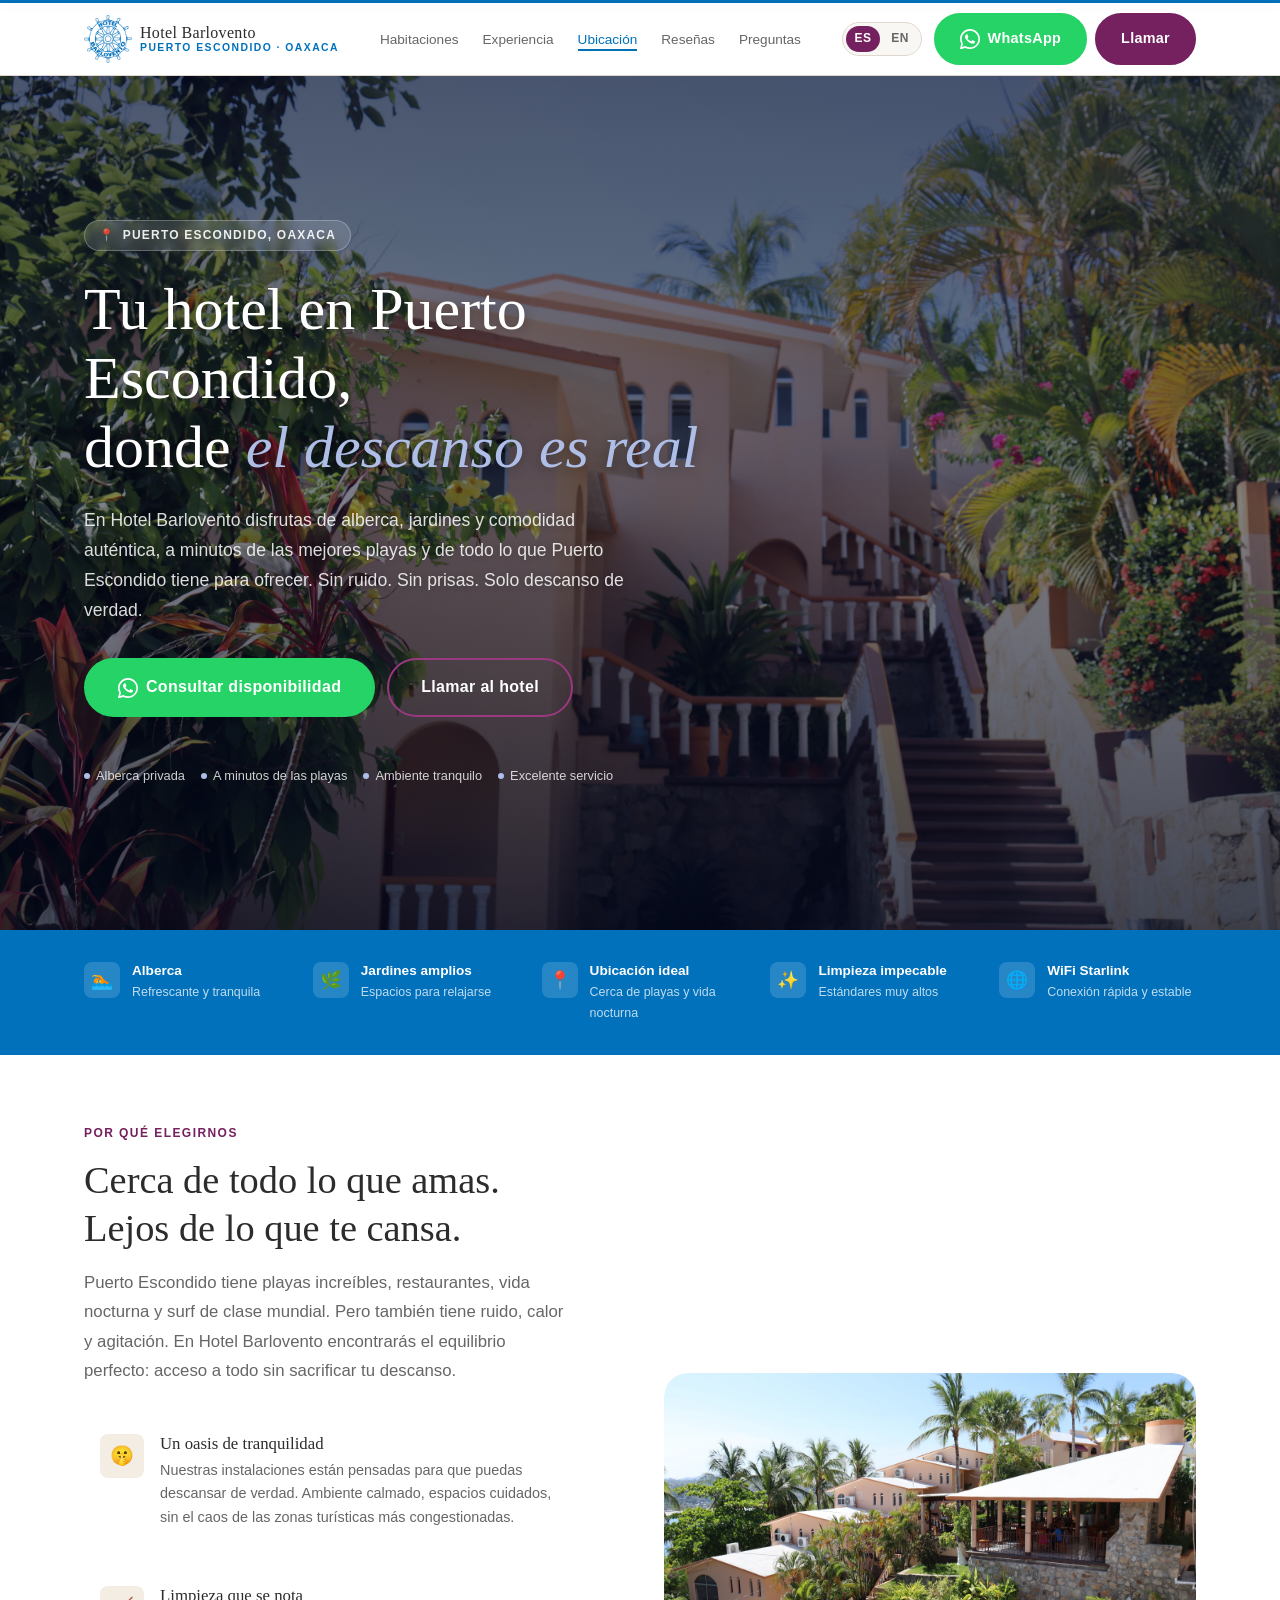
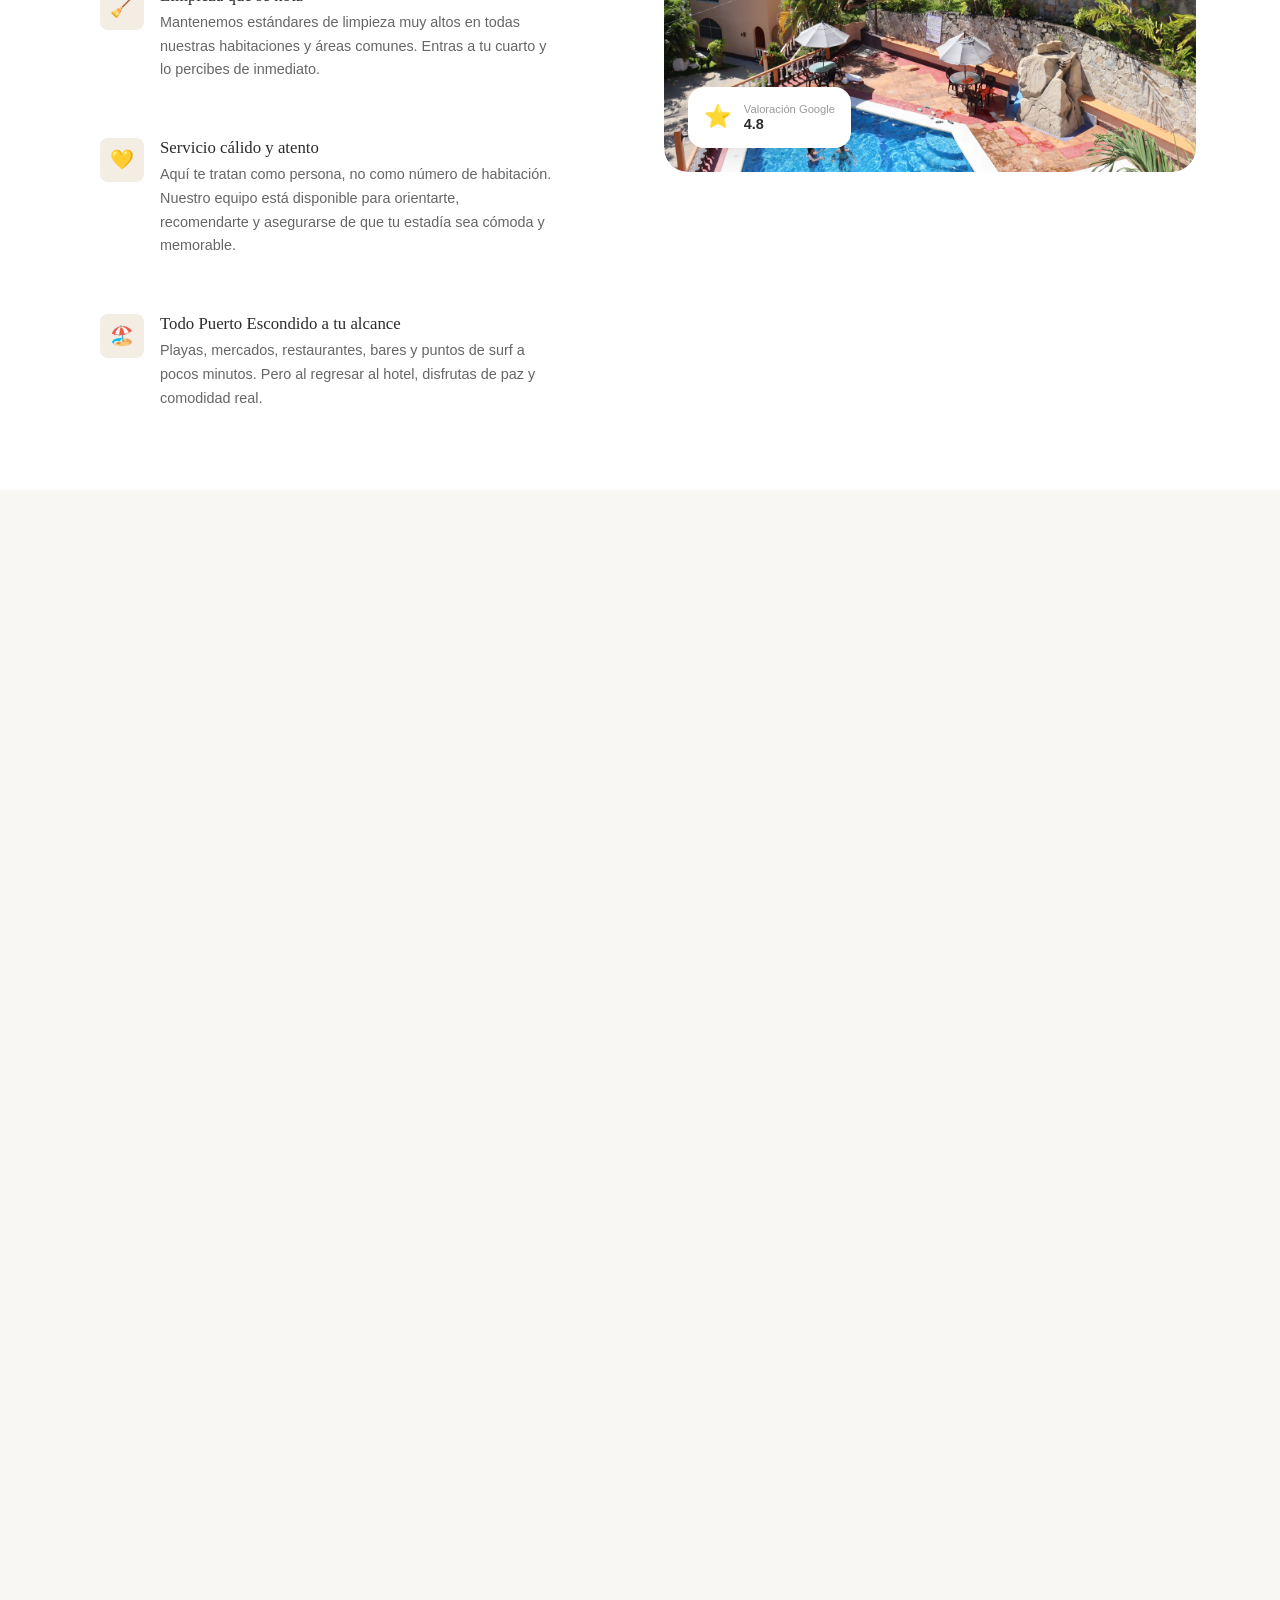
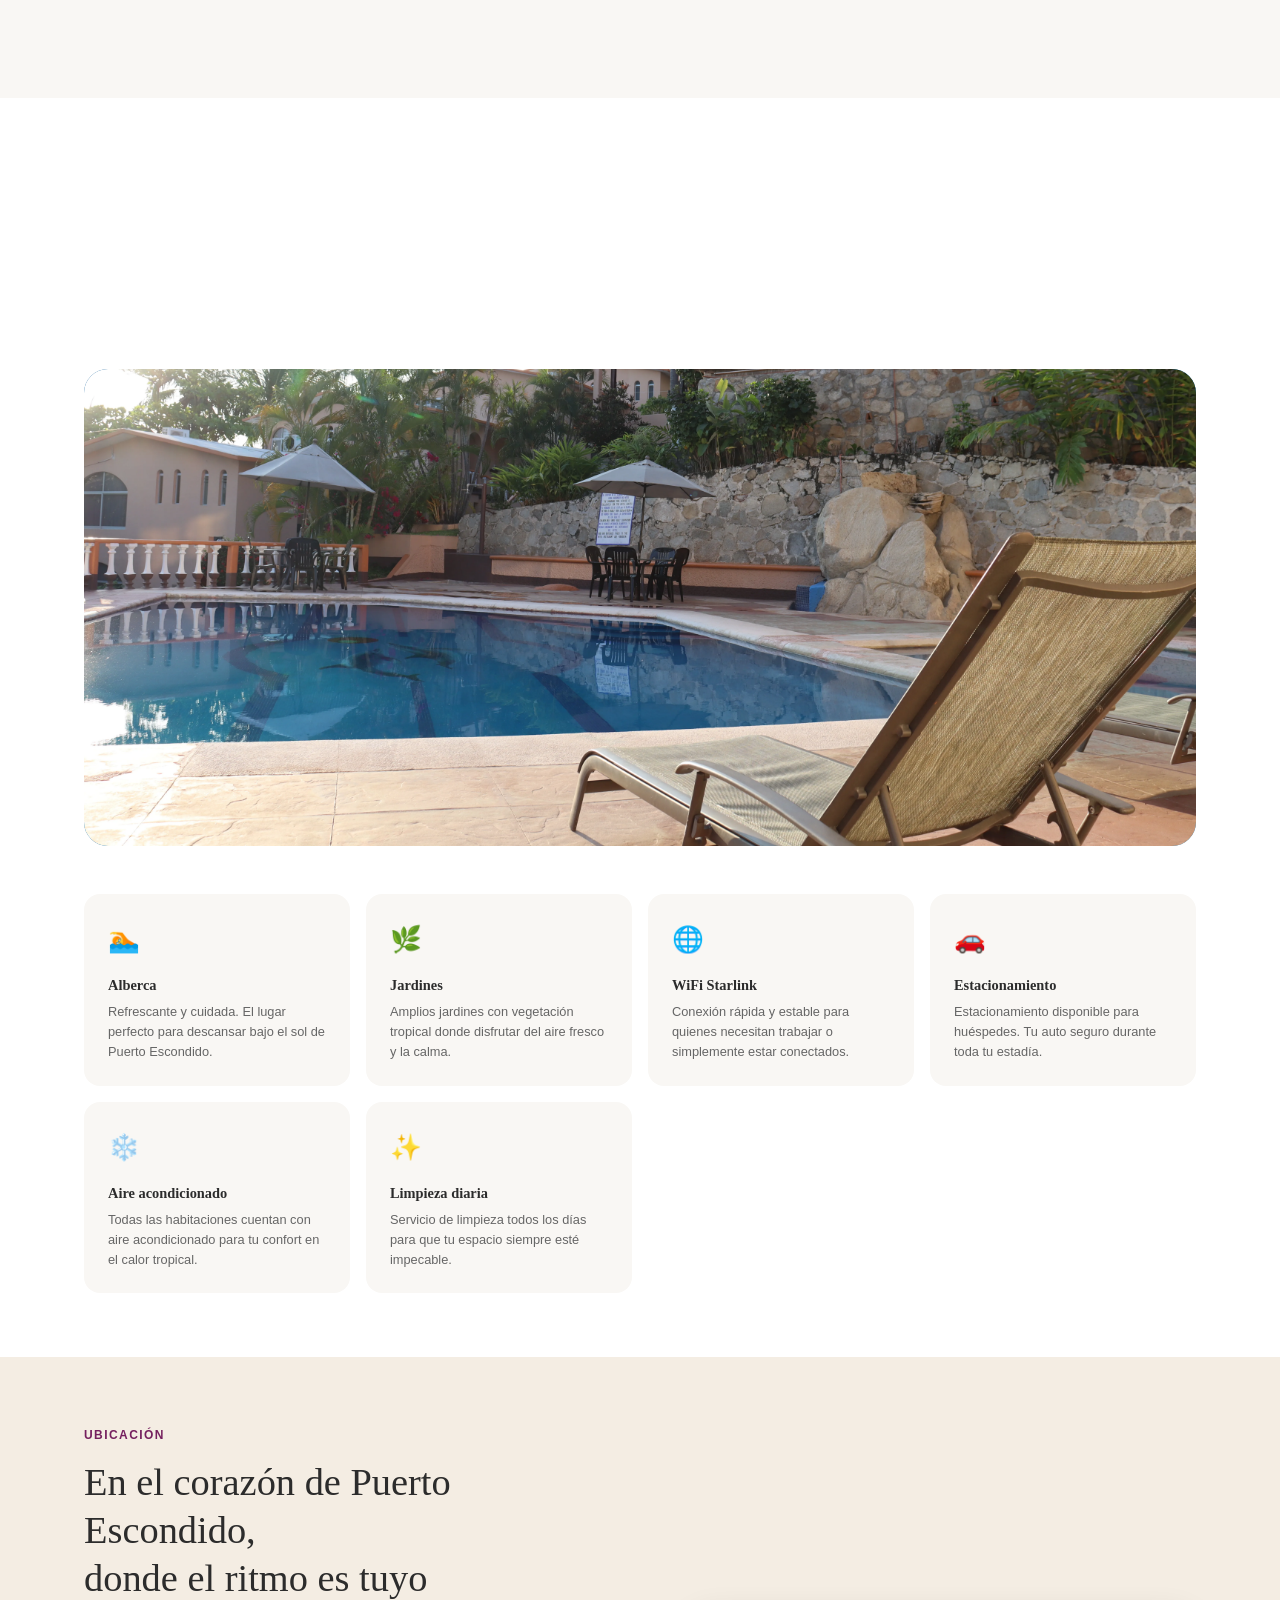
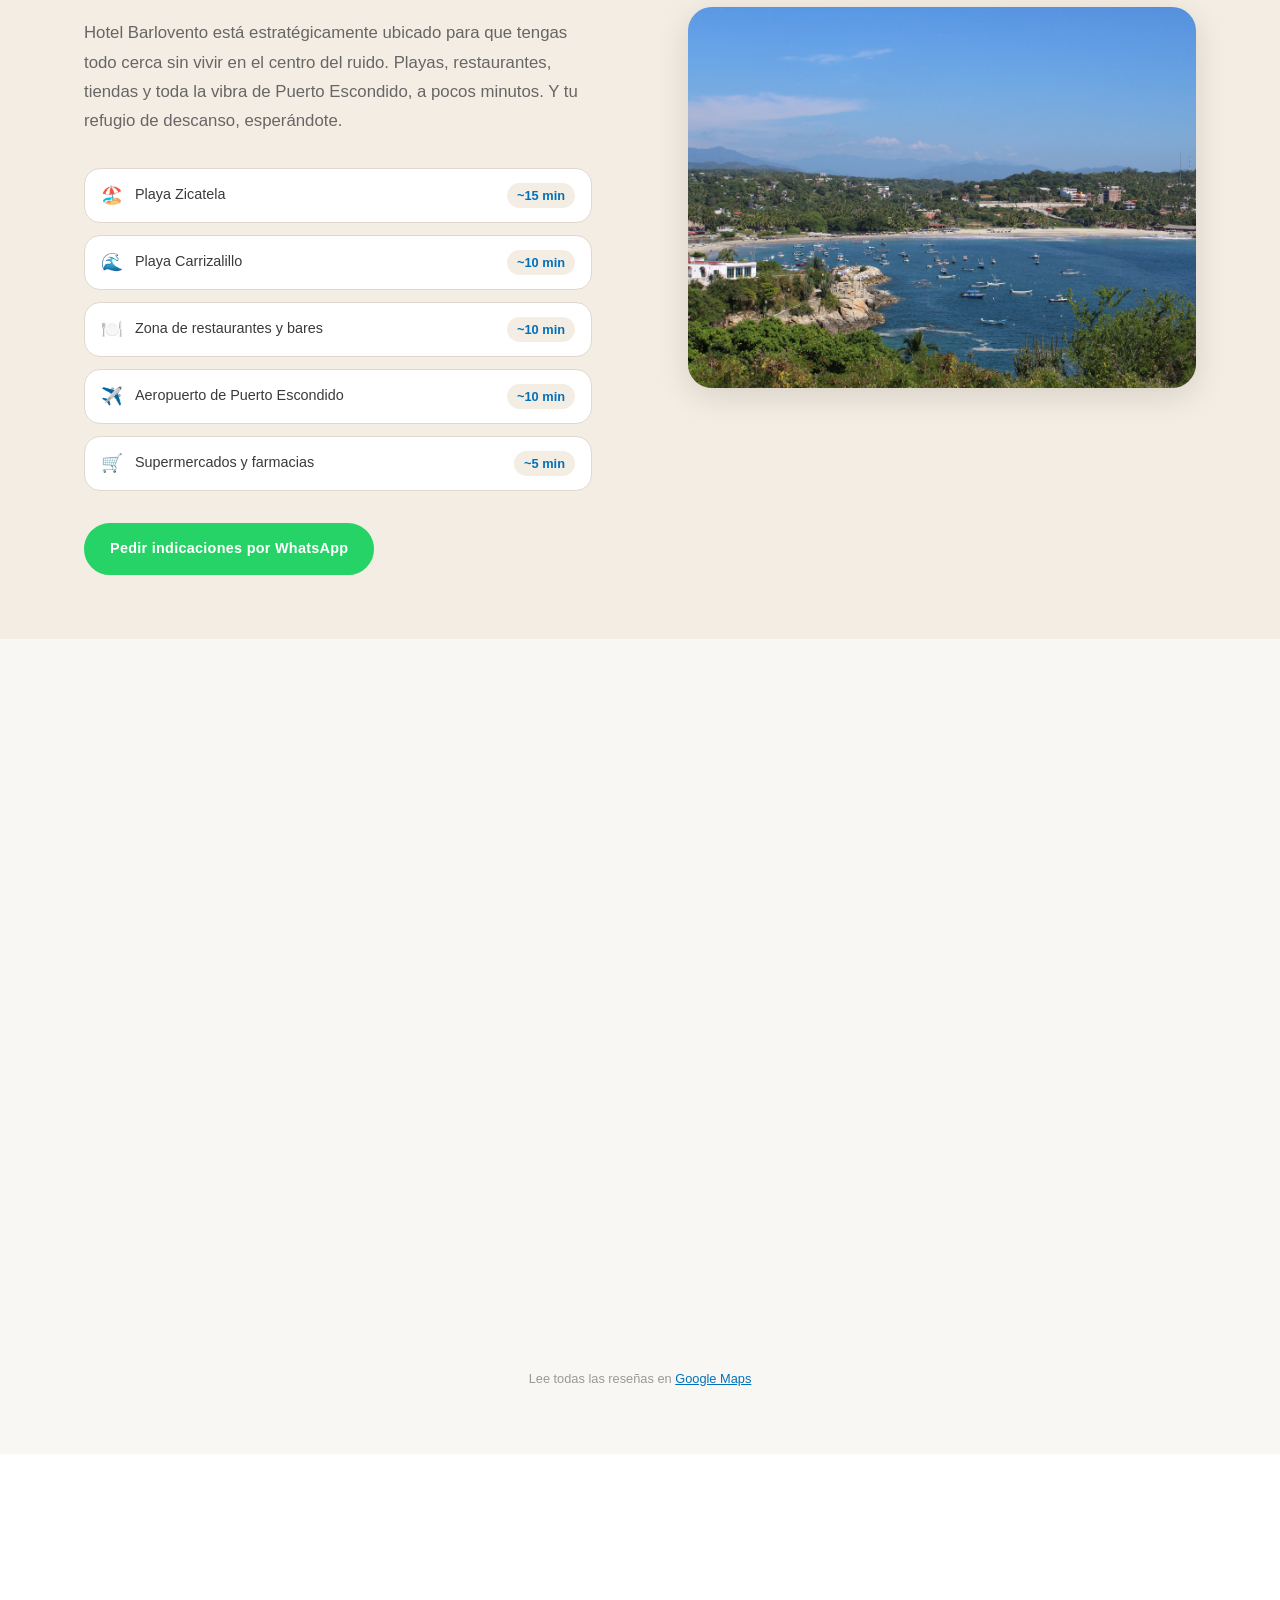
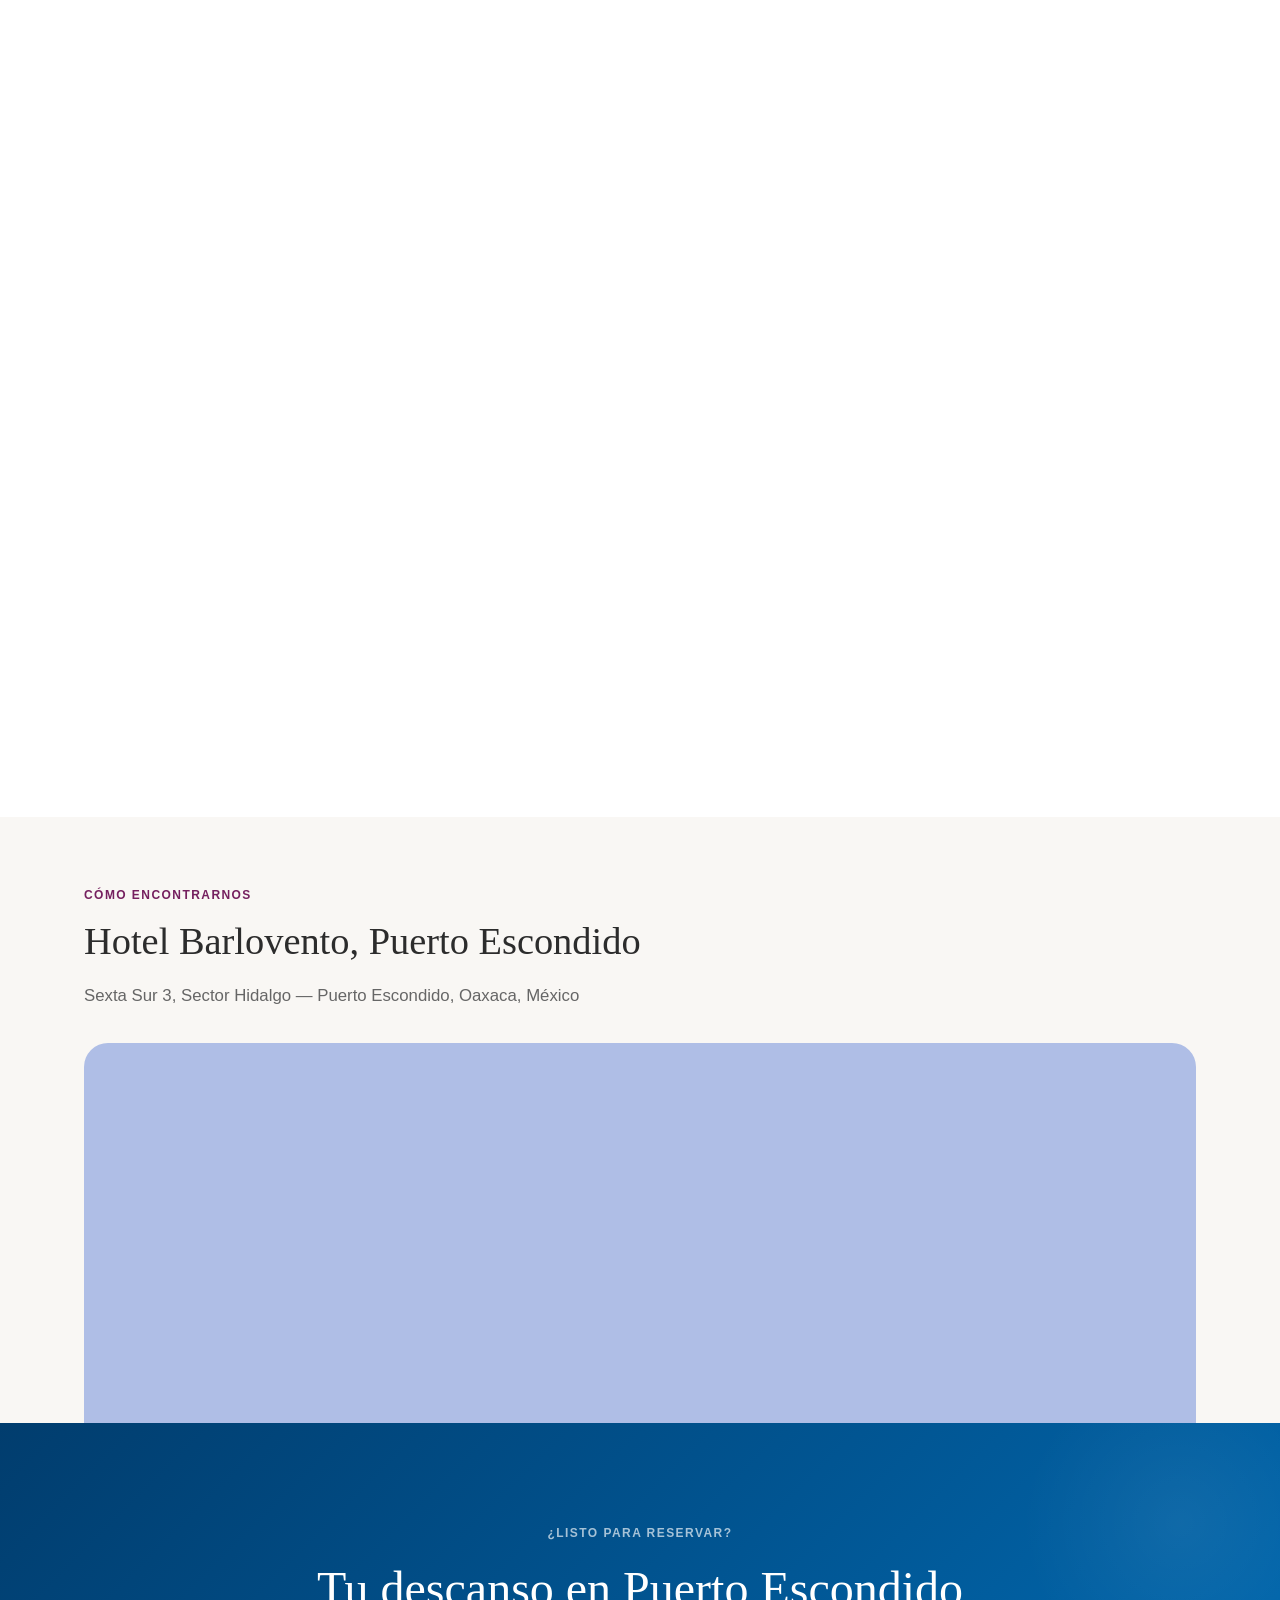
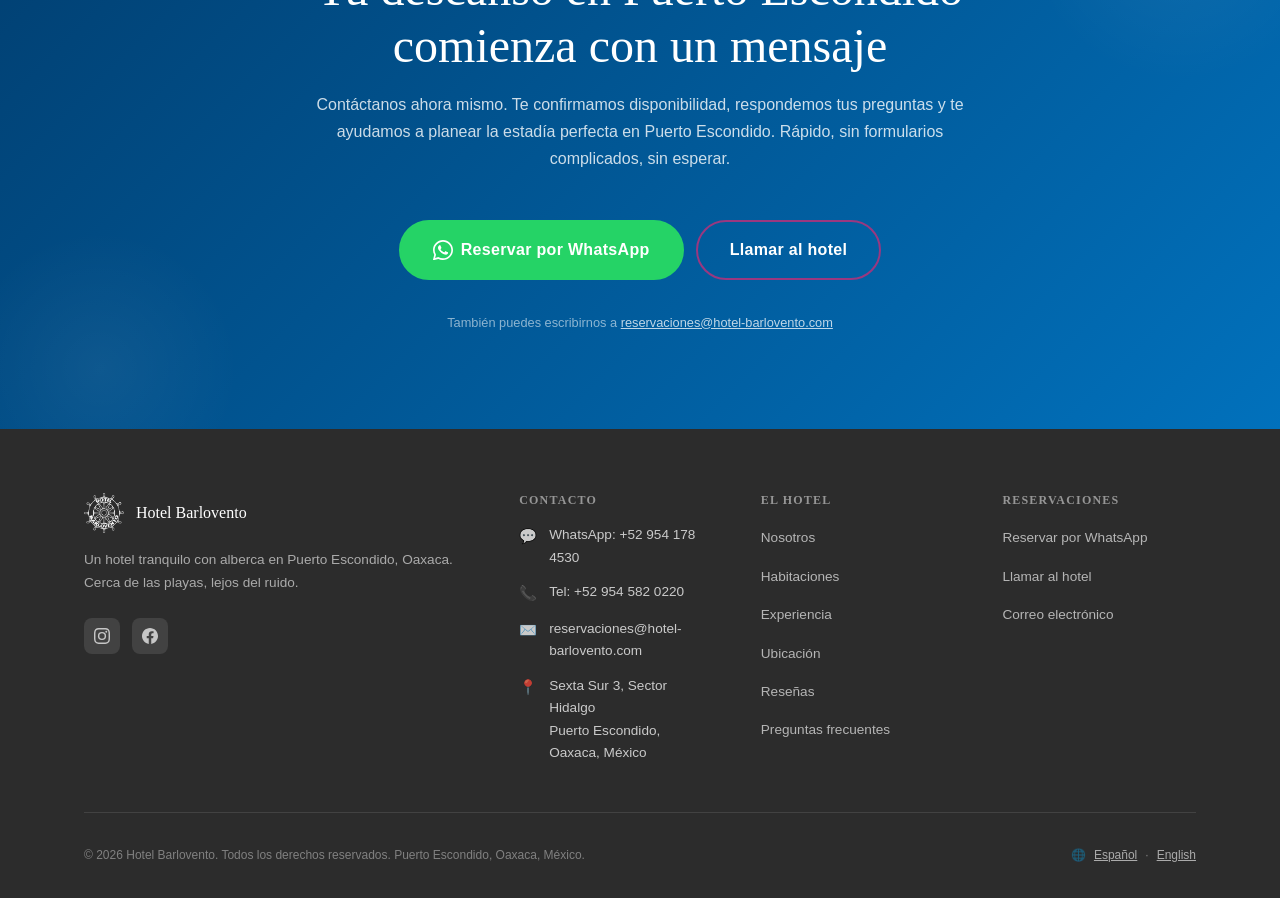
==== commit 8e88c771: "fixing attempt for whatsapp link" ====
--- a/index.html
+++ b/index.html
@@ -128,7 +128,7 @@
         <!-- REEMPLAZAR: número de WhatsApp y teléfono reales -->
         <div class="header-cta">
           <a
-            href="https://wa.me/529541784530?text=Hola%2C%20me%20gustar%C3%ADa%20consultar%20disponibilidad"
+            href="https://wa.me/529541784530"
             class="btn btn--whatsapp"
             target="_blank"
             rel="noopener noreferrer"
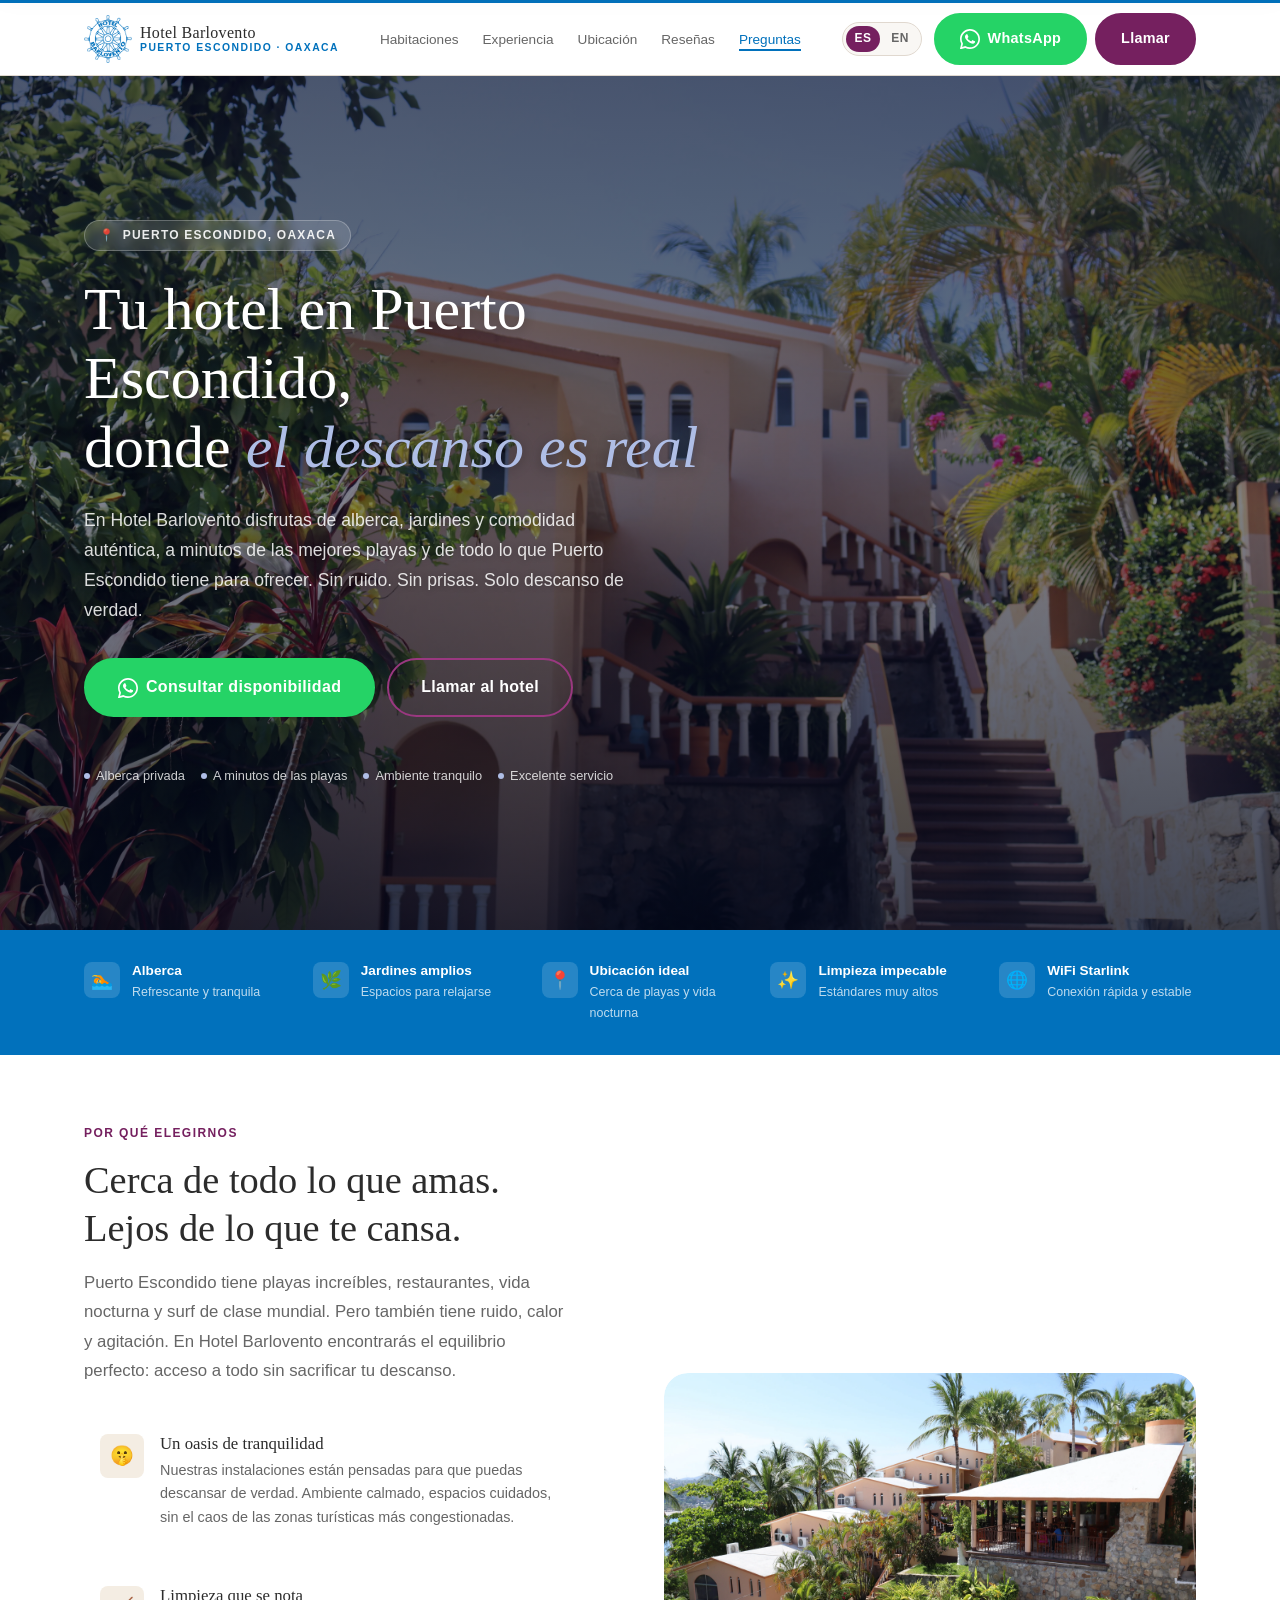
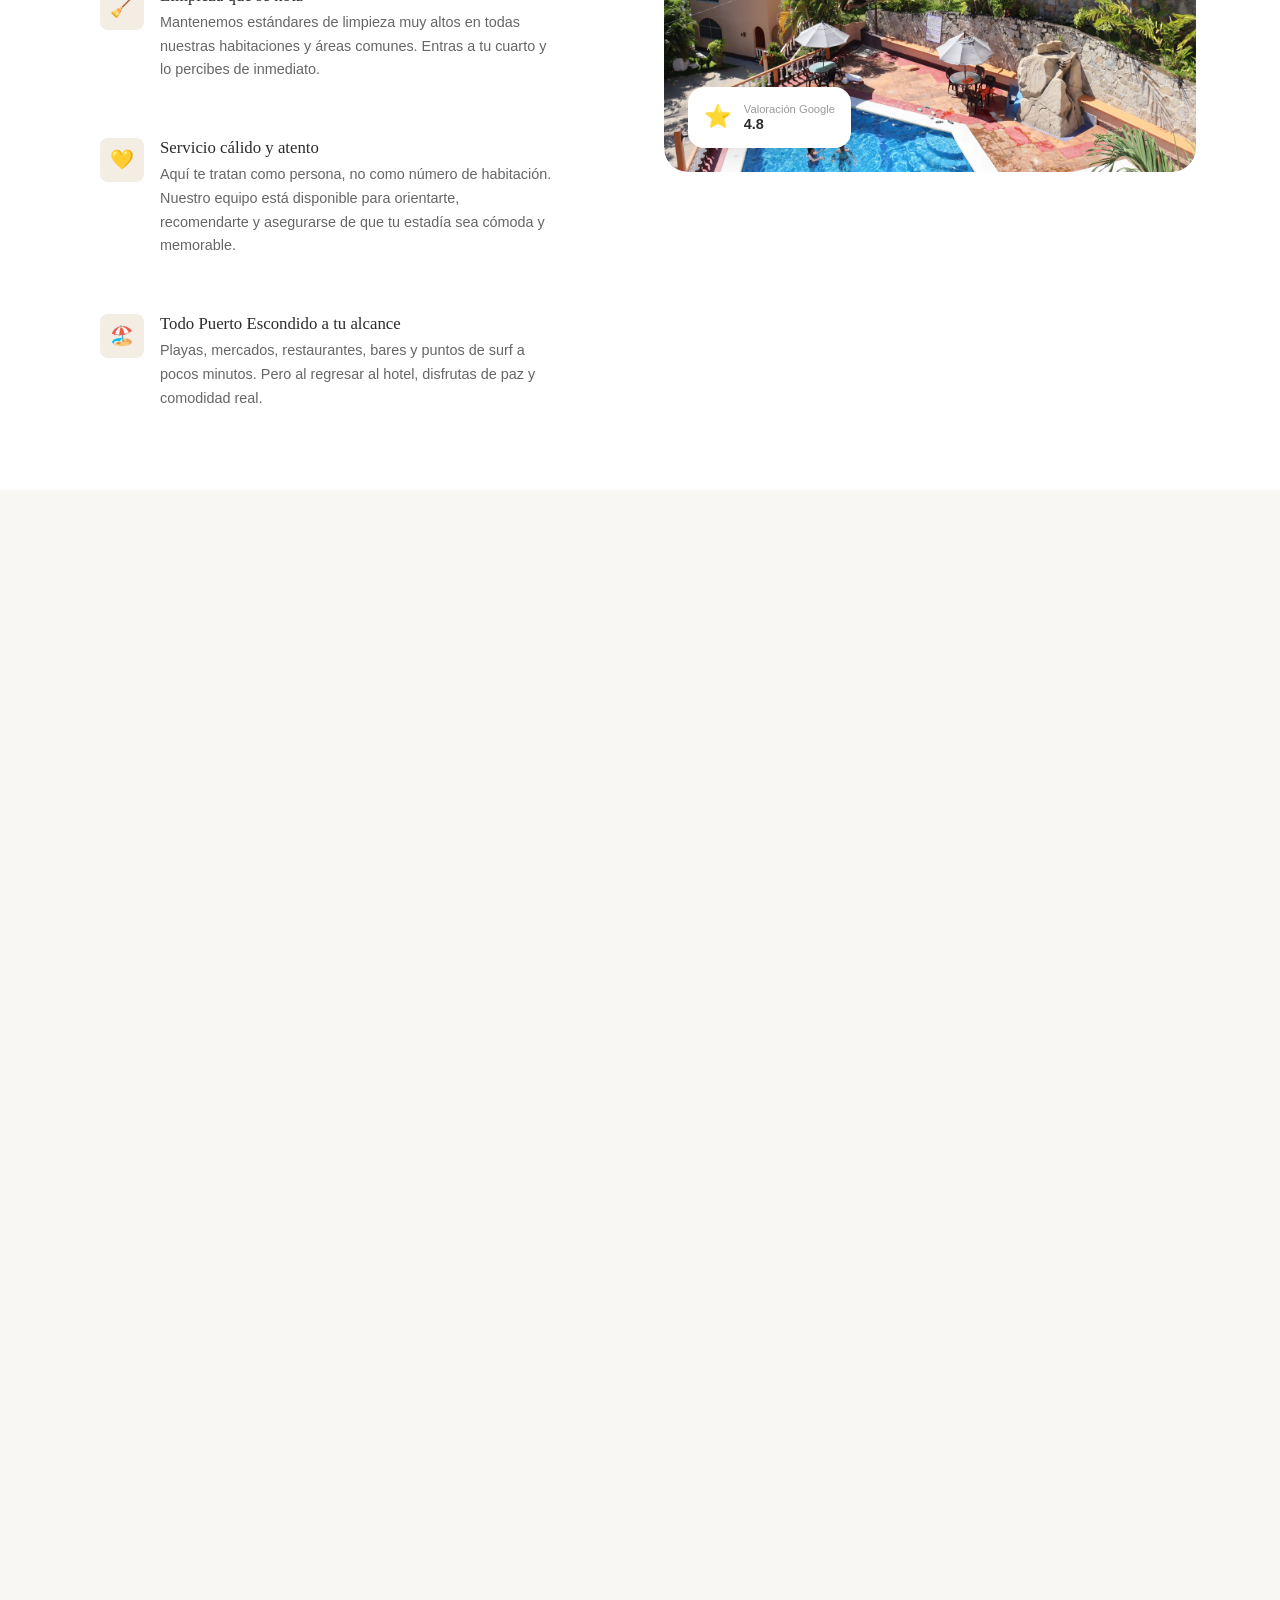
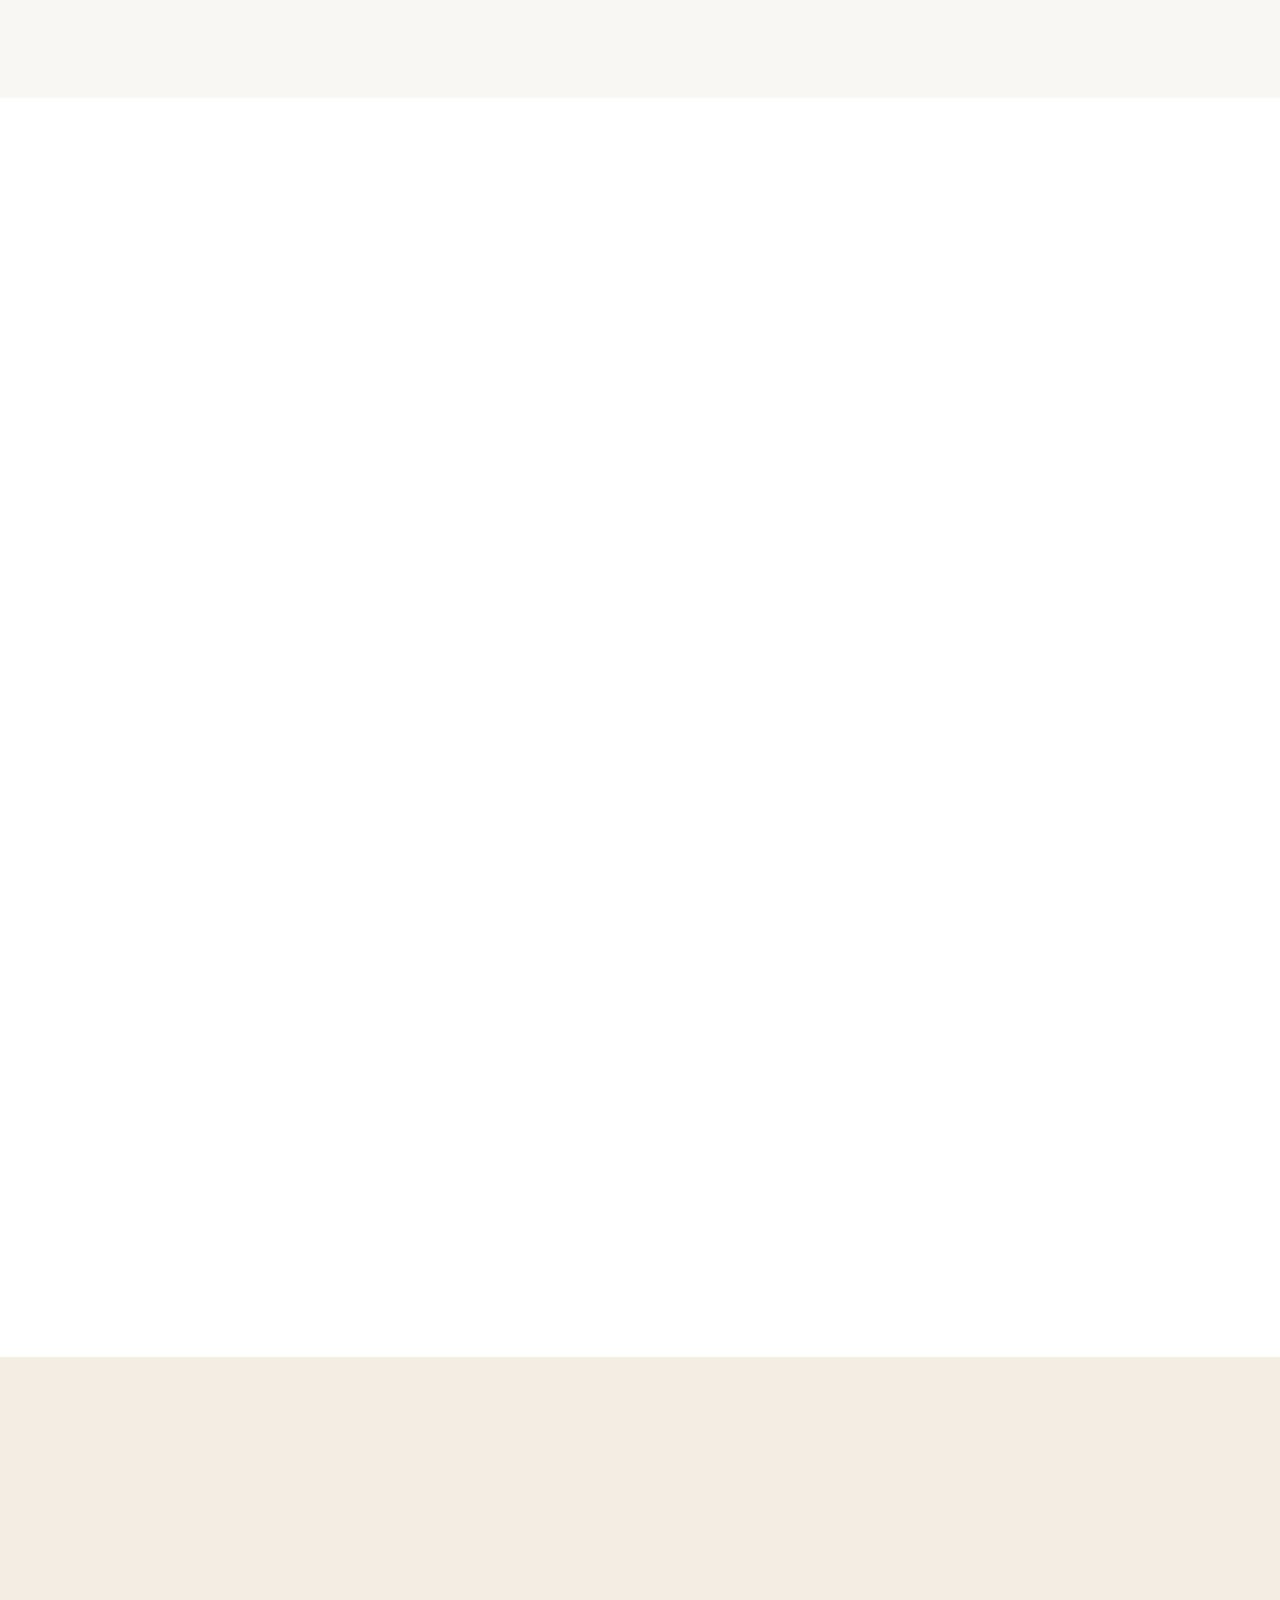
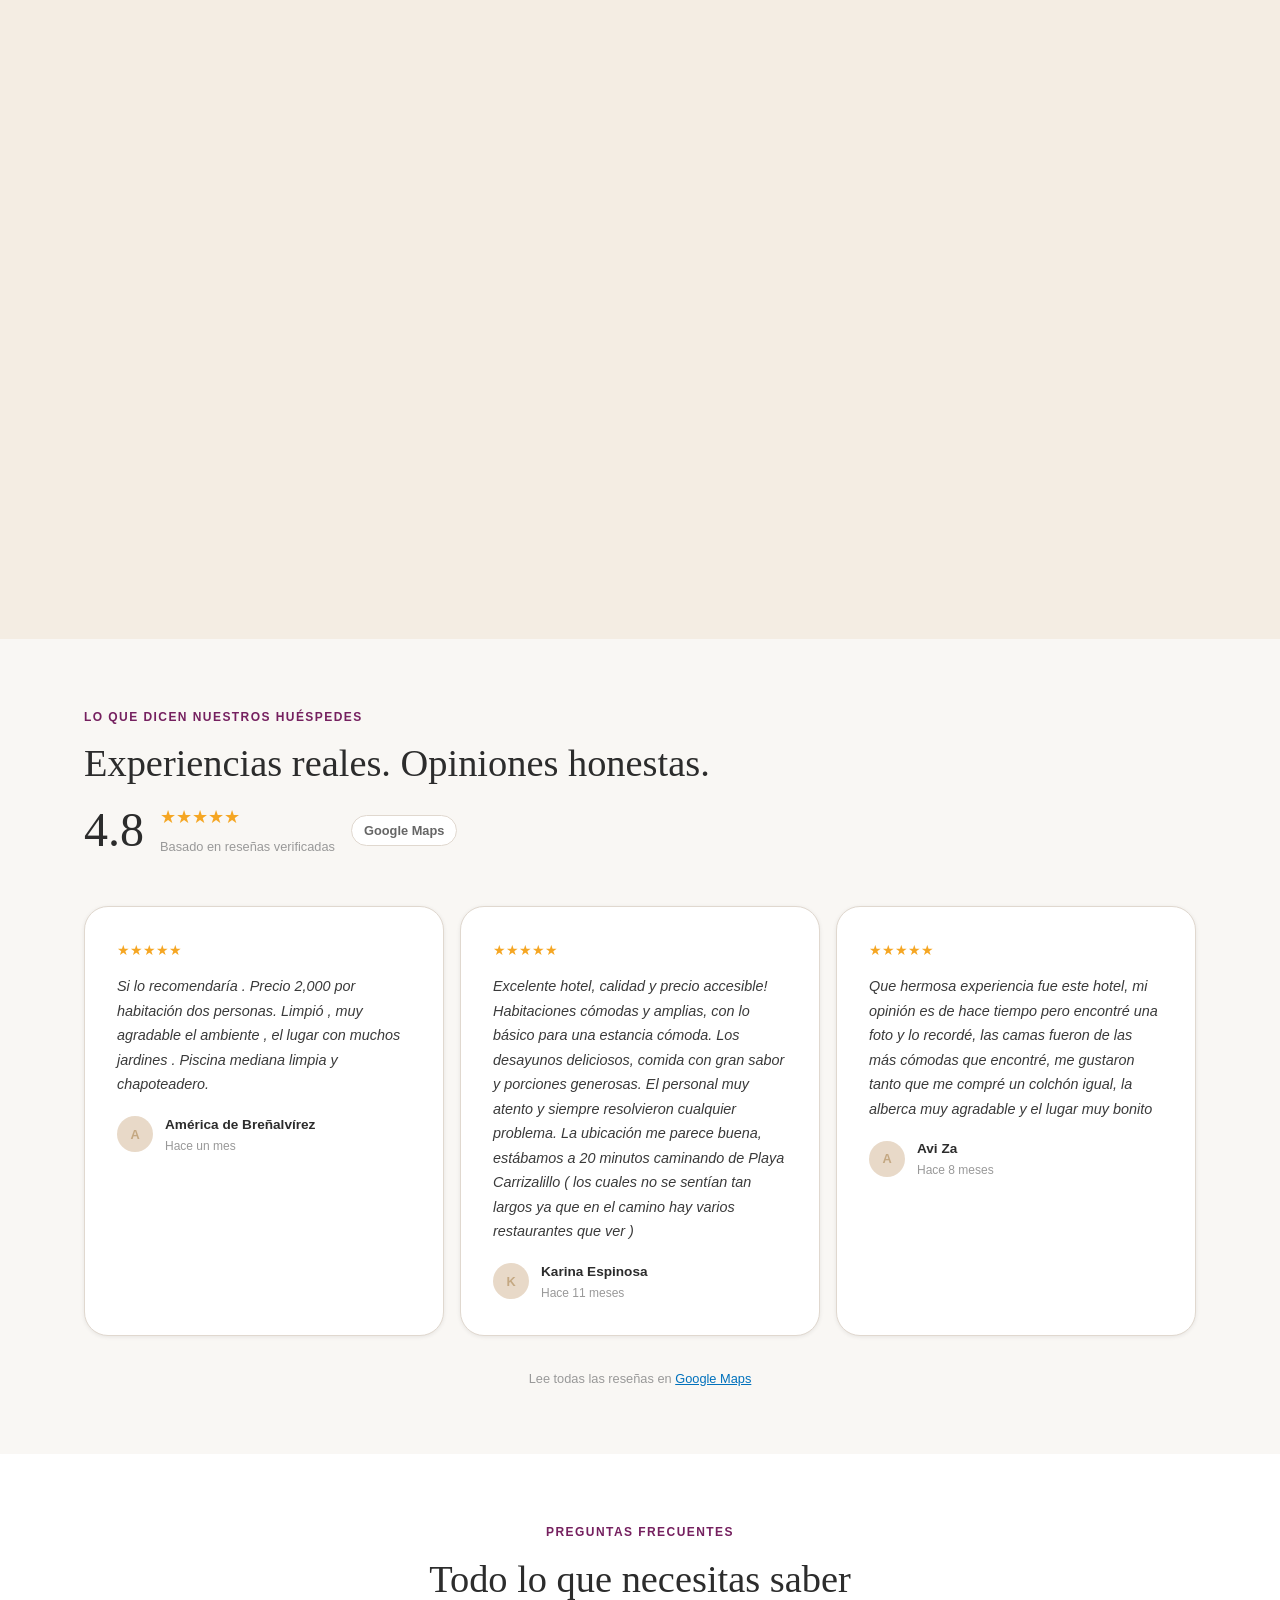
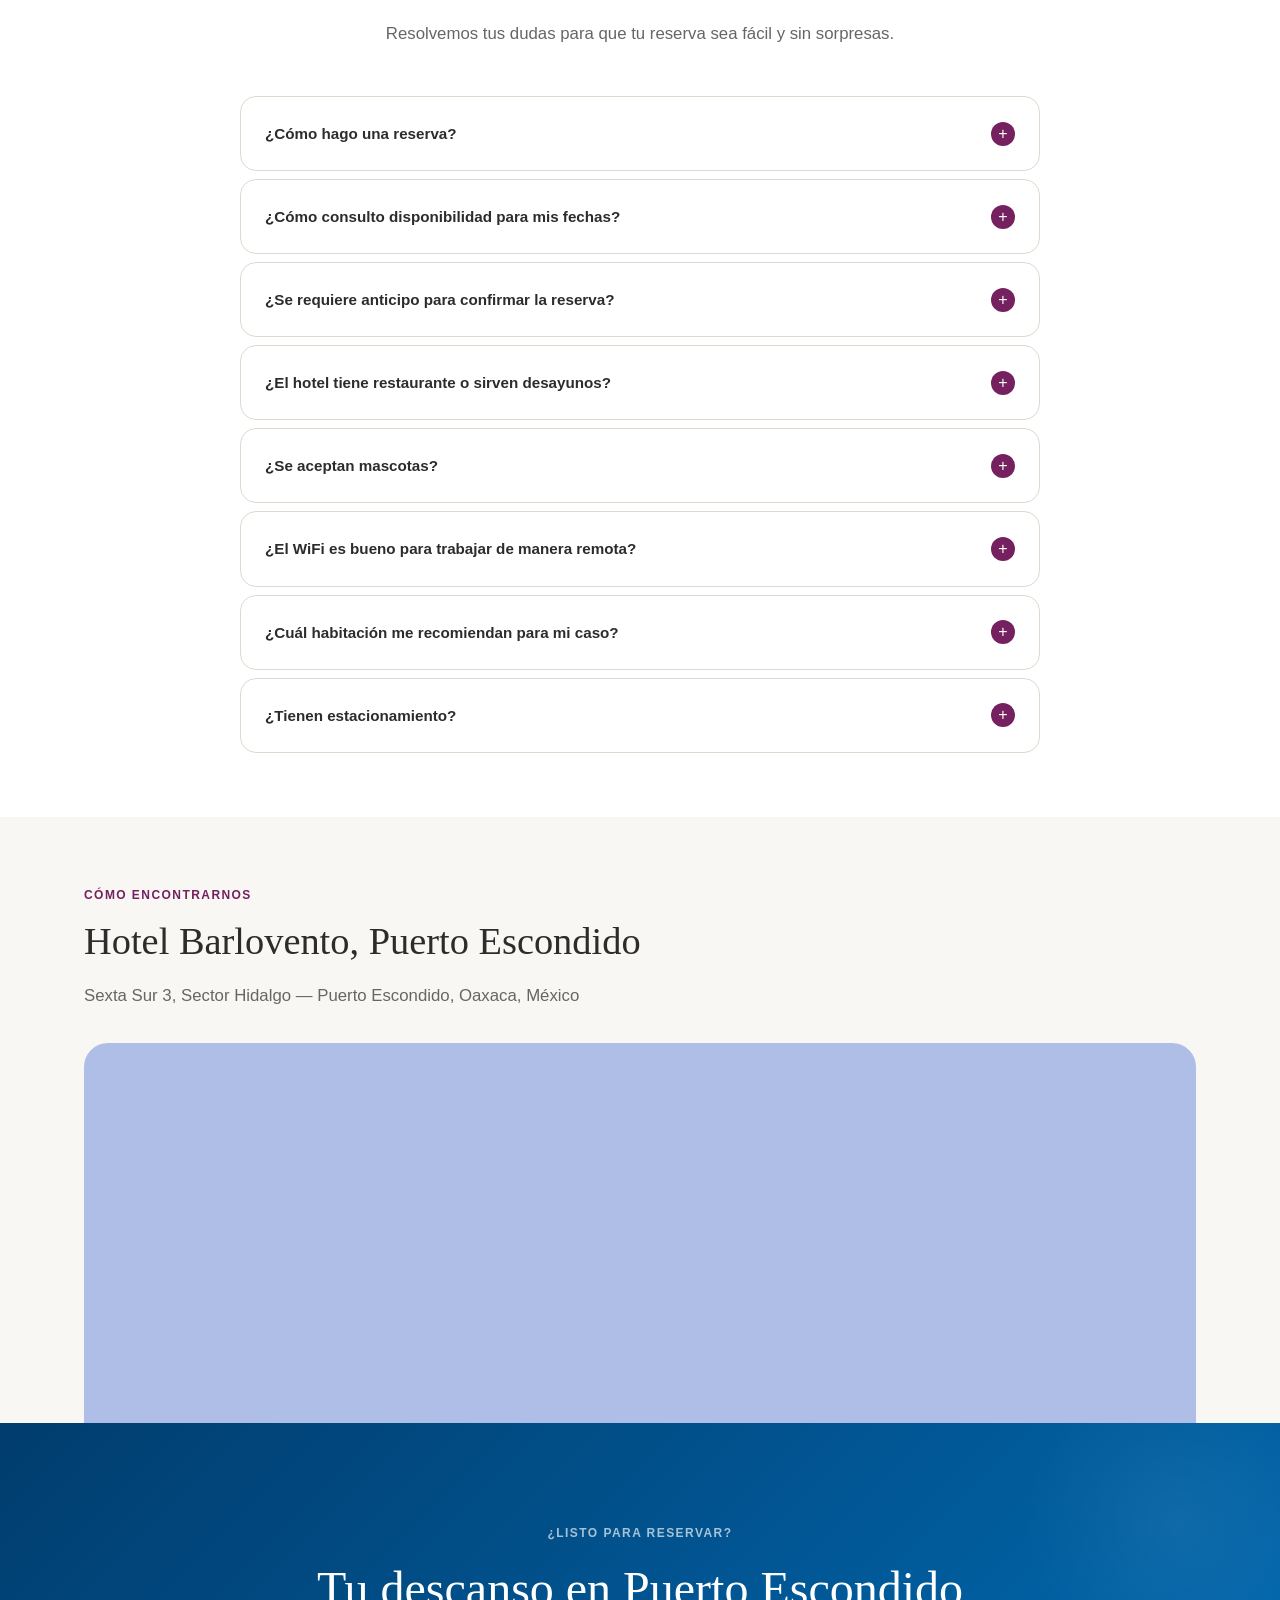
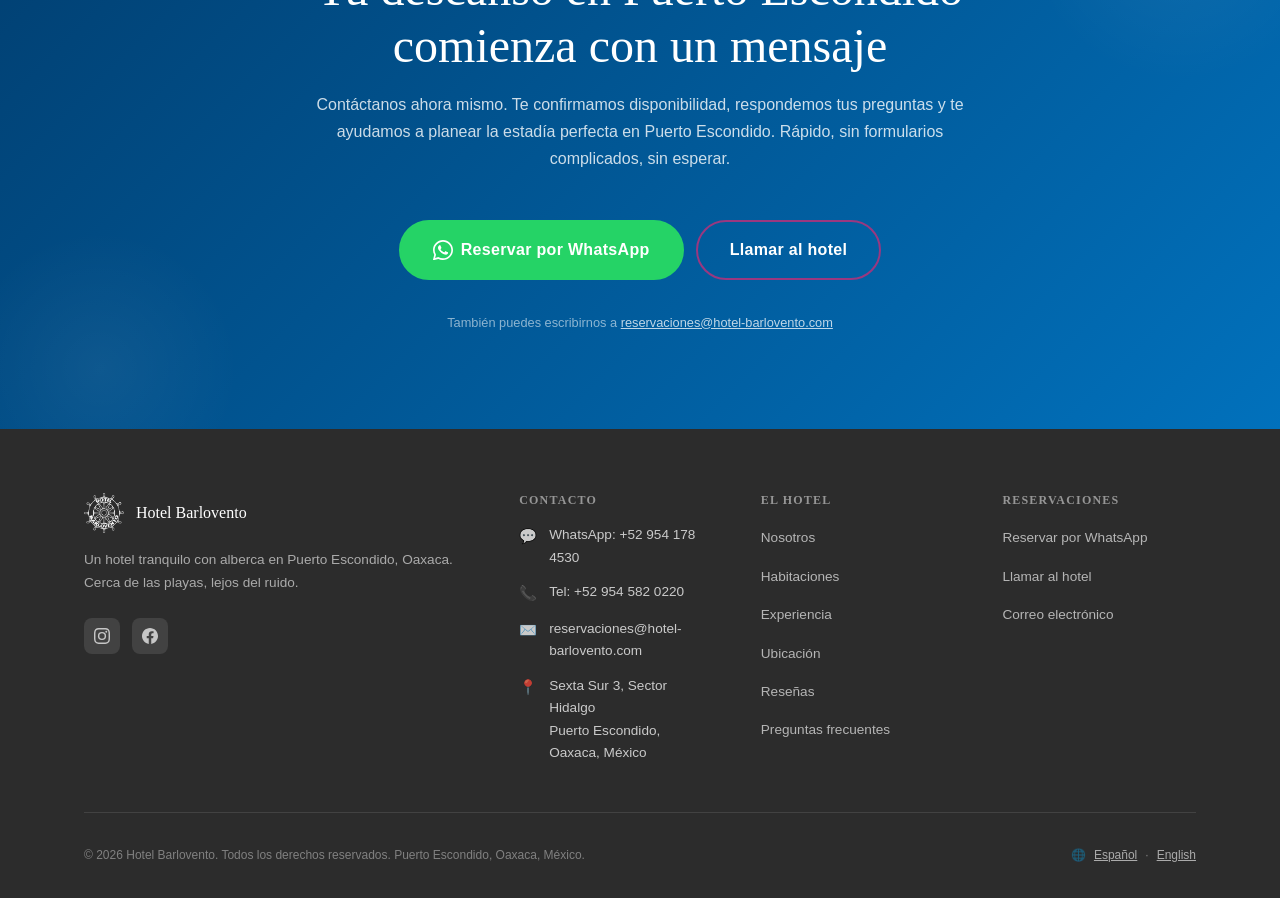
==== commit 88b9cbc7: "Update index.html" ====
--- a/index.html
+++ b/index.html
@@ -130,7 +130,7 @@
           <a
             href="https://wa.me/529541784530"
             class="btn btn--whatsapp"
-            target="_blank"
+         
             rel="noopener noreferrer"
             aria-label="Contactar por WhatsApp"
           >
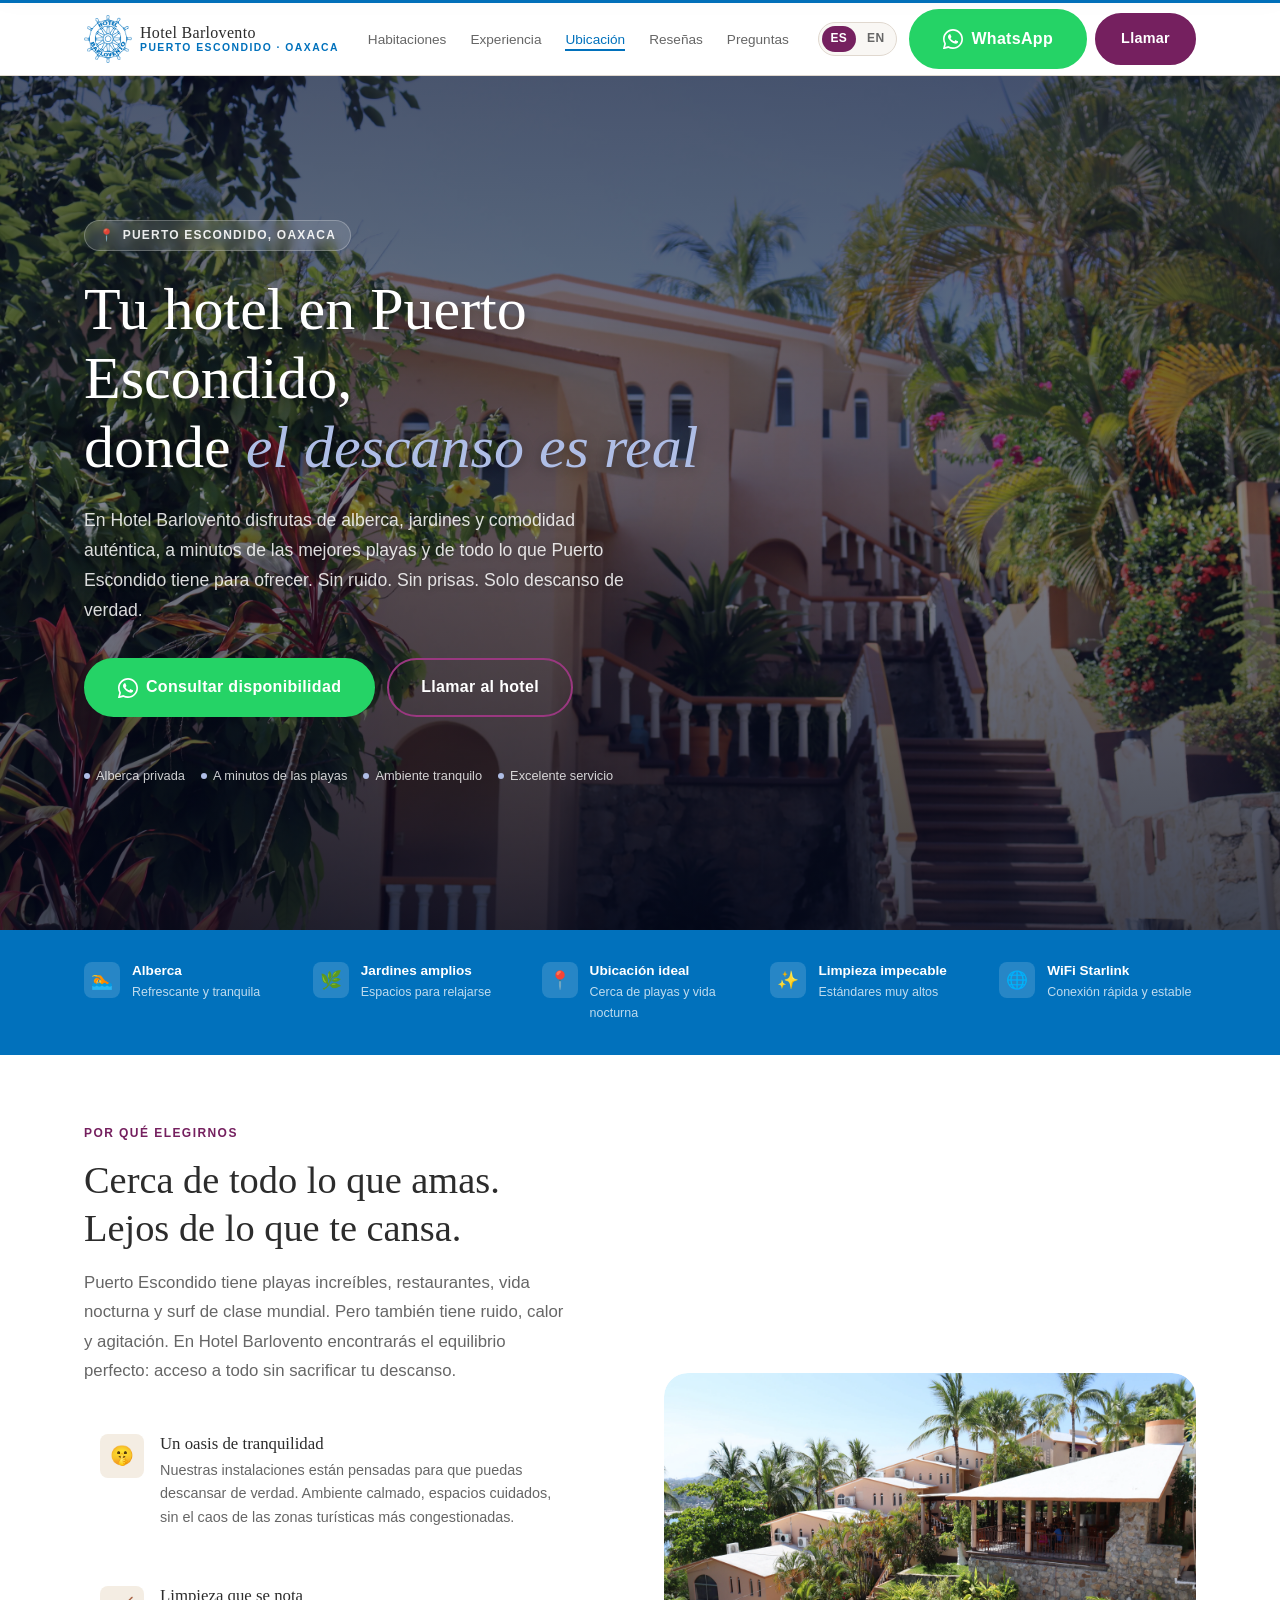
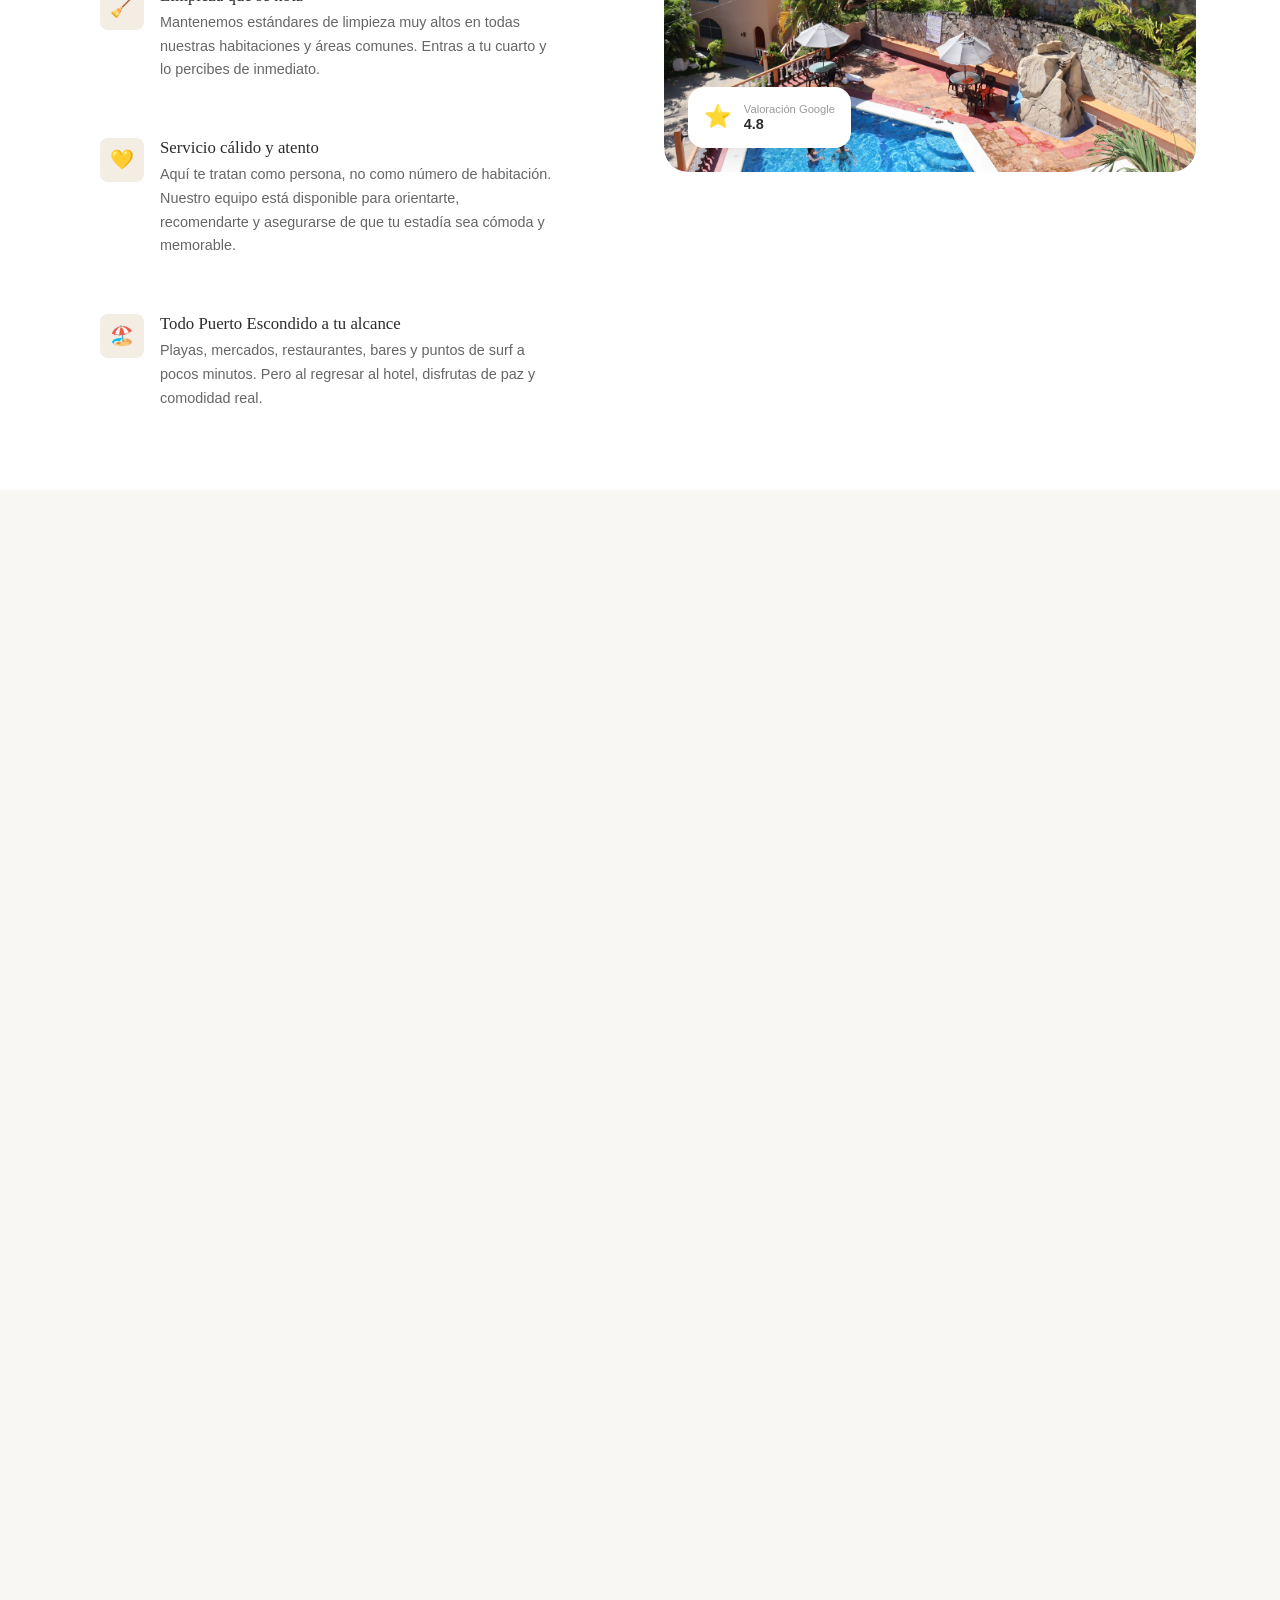
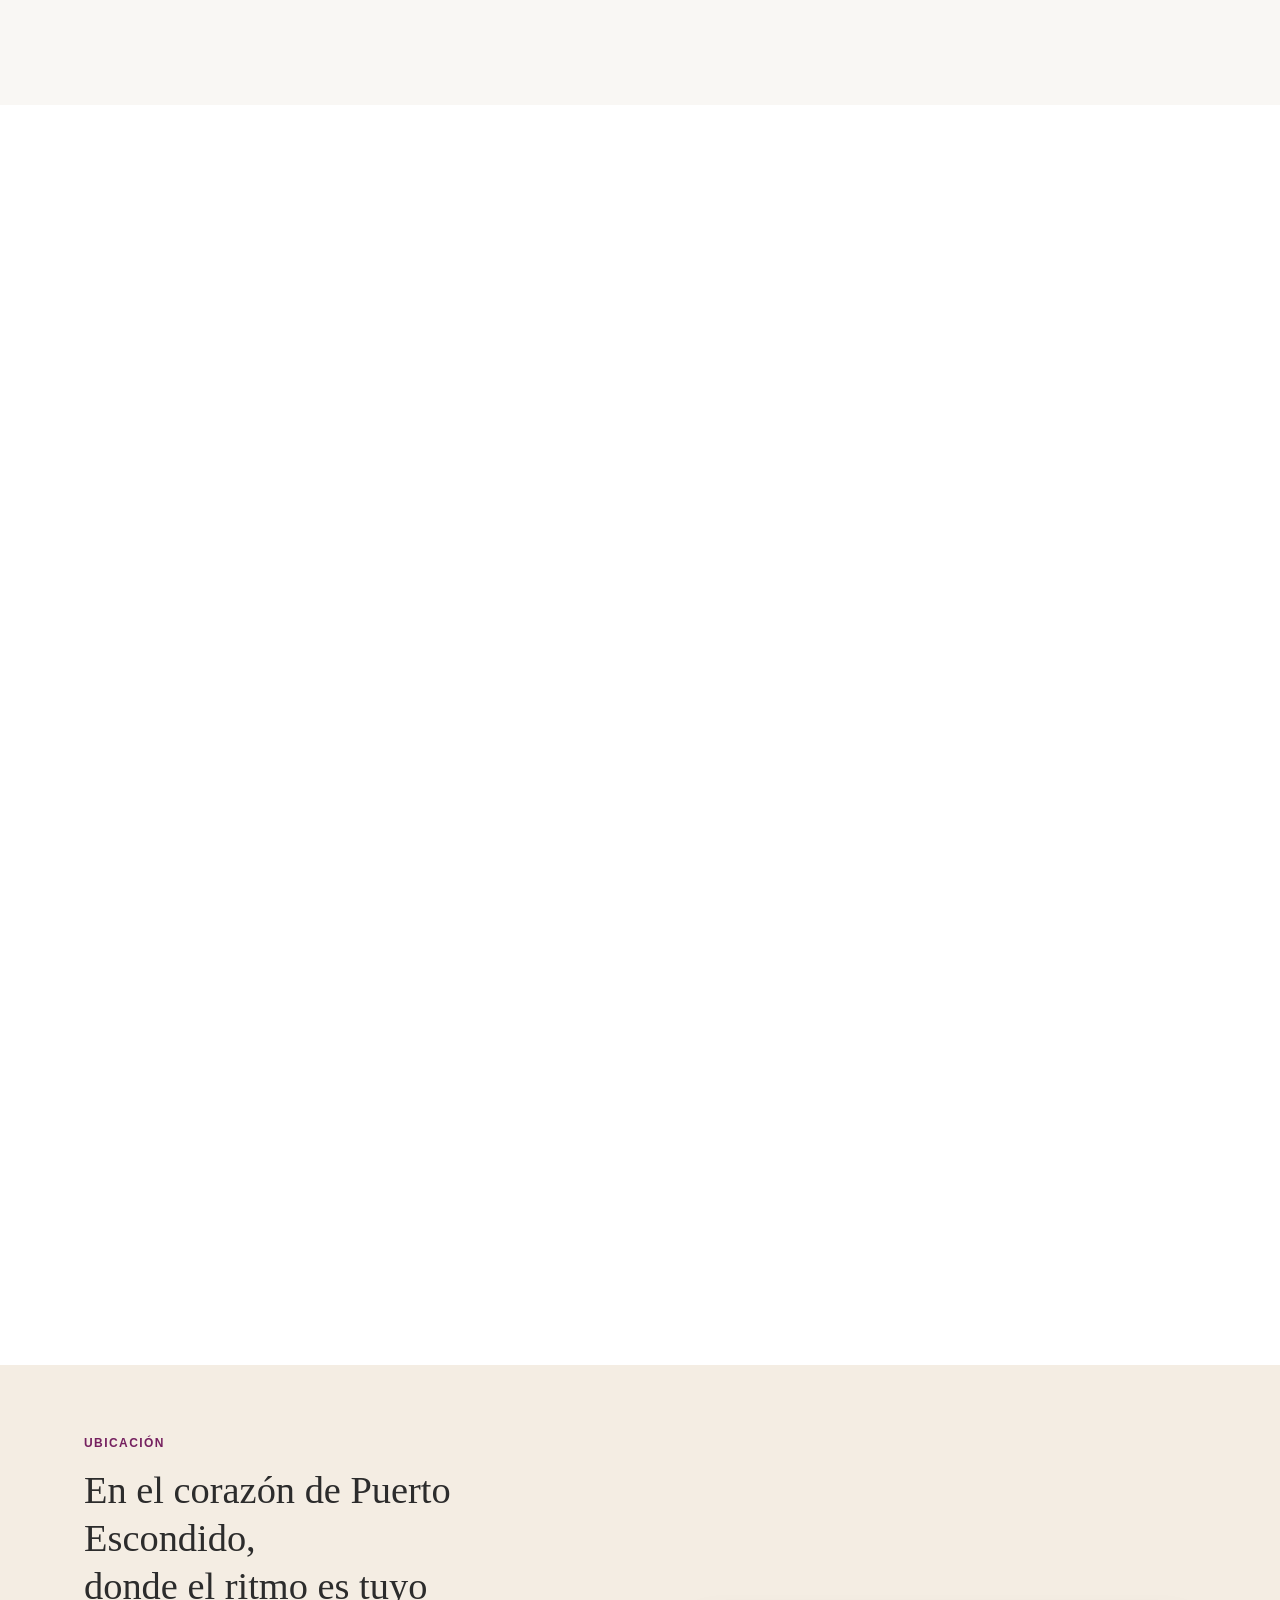
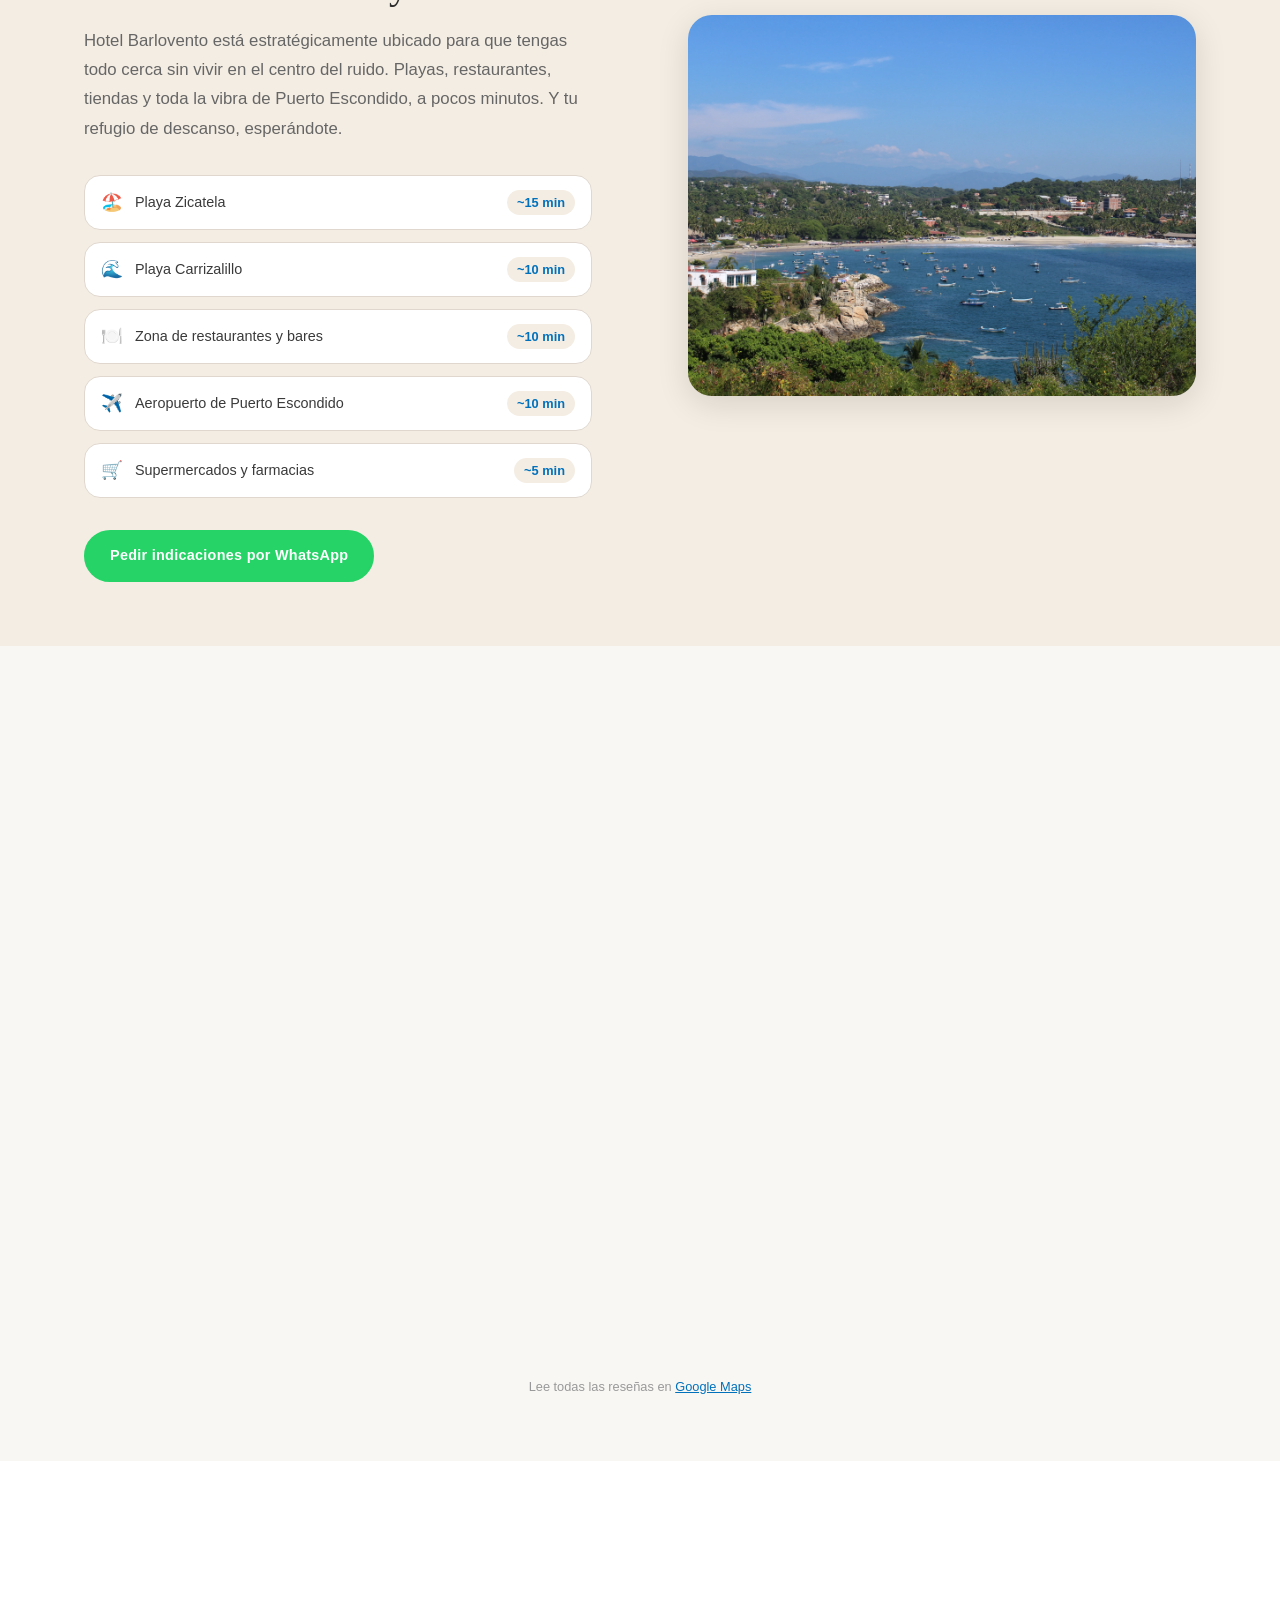
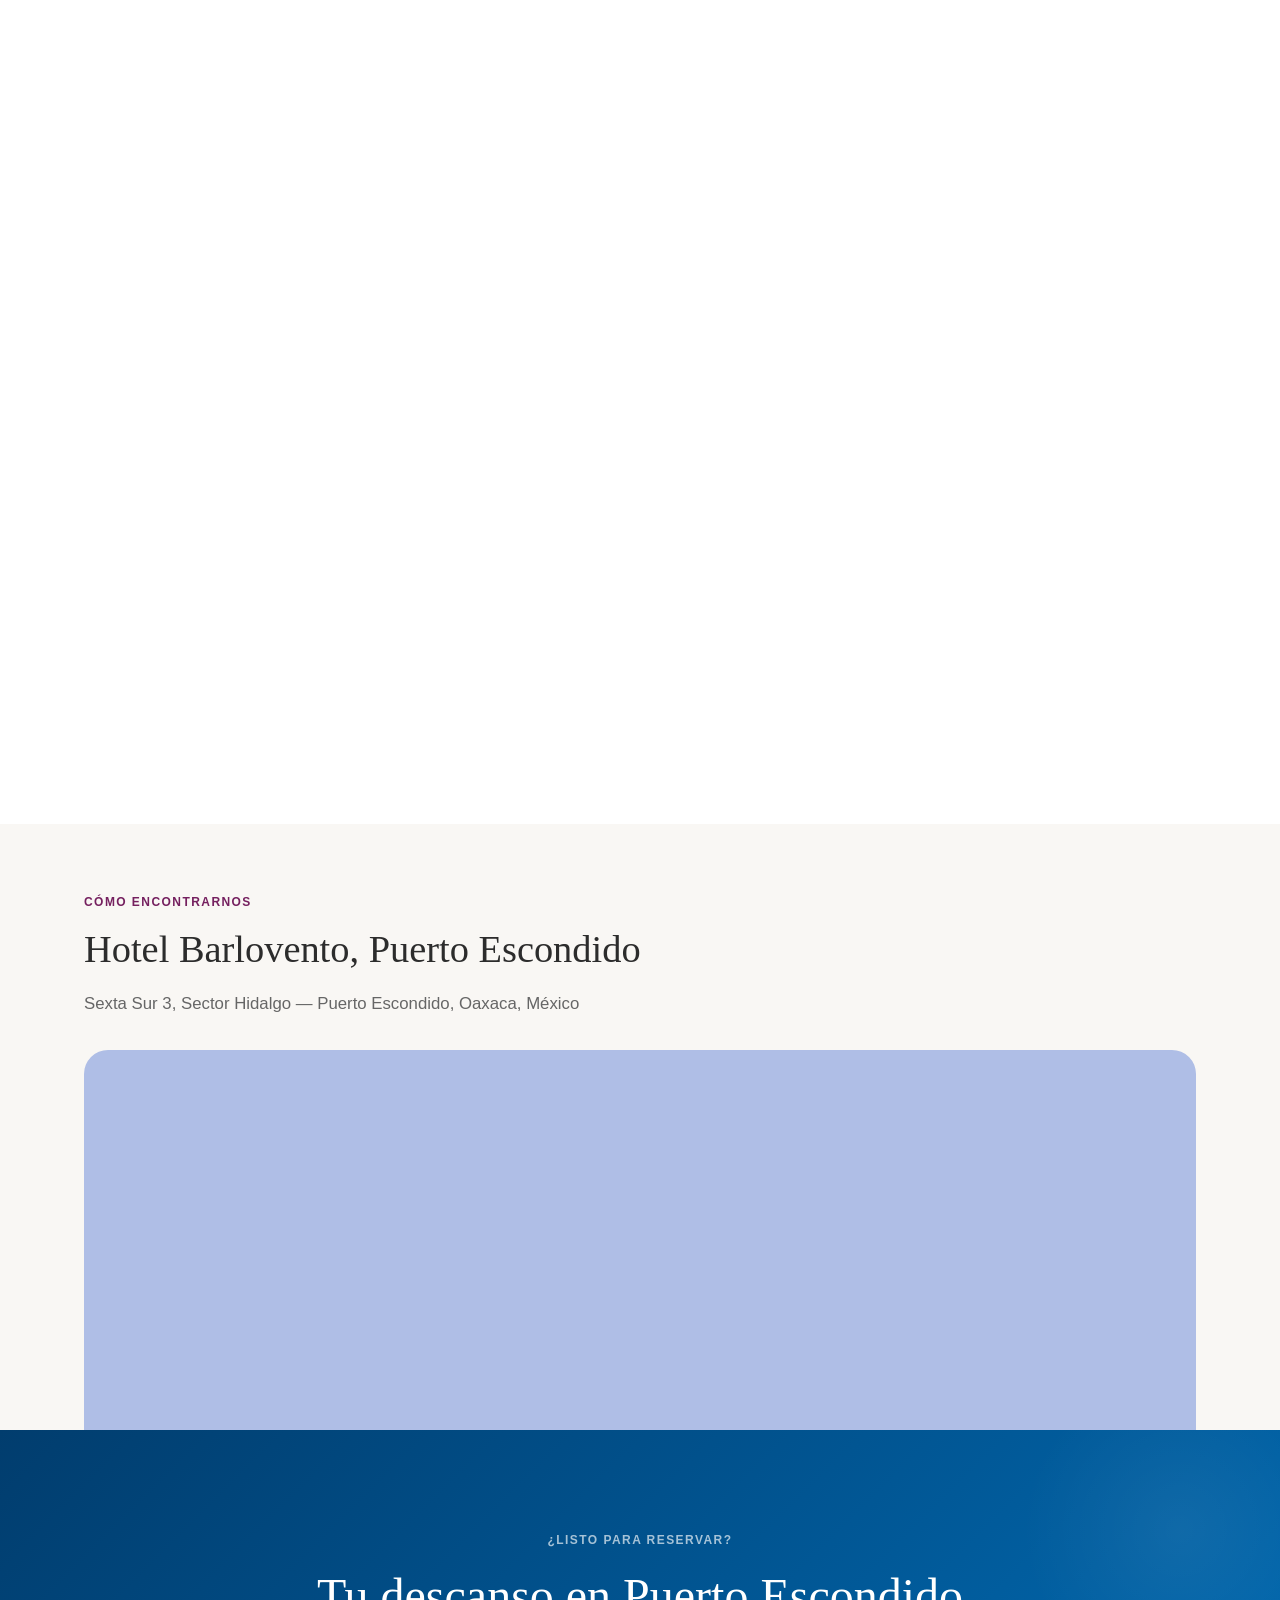
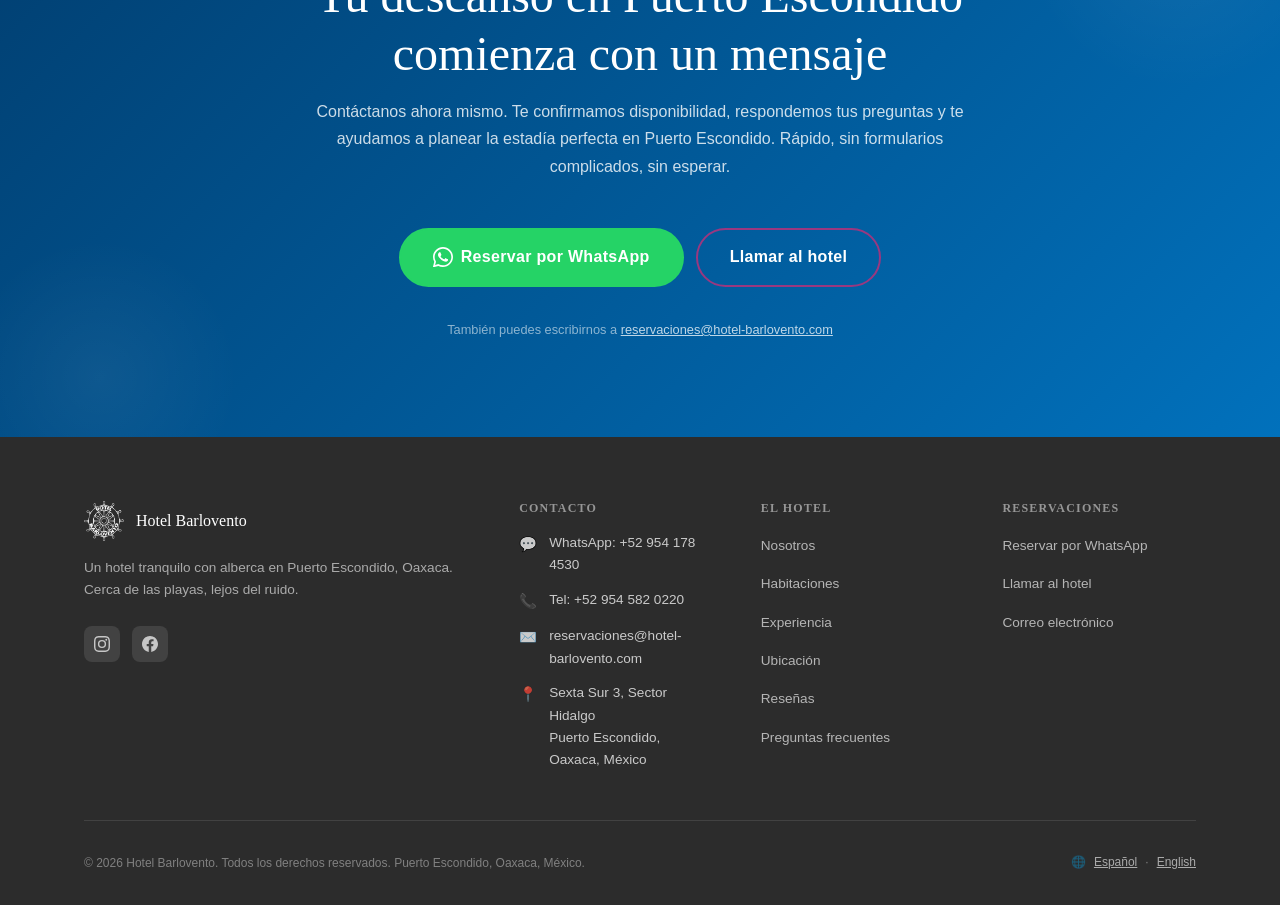
==== commit 1cfe0e92: "Update index.html" ====
--- a/index.html
+++ b/index.html
@@ -128,11 +128,11 @@
         <!-- REEMPLAZAR: número de WhatsApp y teléfono reales -->
         <div class="header-cta">
           <a
-            href="https://wa.me/529541784530"
-            class="btn btn--whatsapp"
-         
+            href="https://wa.me/529541784530?text=Hola%2C%20quiero%20reservar%20en%20Hotel%20Barlovento.%20%C2%BFTienen%20disponibilidad%3F"
+            class="btn btn--whatsapp btn--lg"
+            target="_blank"
             rel="noopener noreferrer"
-            aria-label="Contactar por WhatsApp"
+            aria-label="Reservar por WhatsApp"
           >
             <svg class="btn__icon" viewBox="0 0 24 24" fill="currentColor" aria-hidden="true">
               <path d="M17.472 14.382c-.297-.149-1.758-.867-2.03-.967-.273-.099-.471-.148-.67.15-.197.297-.767.966-.94 1.164-.173.199-.347.223-.644.075-.297-.15-1.255-.463-2.39-1.475-.883-.788-1.48-1.761-1.653-2.059-.173-.297-.018-.458.13-.606.134-.133.298-.347.446-.52.149-.174.198-.298.298-.497.099-.198.05-.371-.025-.52-.075-.149-.669-1.612-.916-2.207-.242-.579-.487-.5-.669-.51-.173-.008-.371-.01-.57-.01-.198 0-.52.074-.792.372-.272.297-1.04 1.016-1.04 2.479 0 1.462 1.065 2.875 1.213 3.074.149.198 2.096 3.2 5.077 4.487.709.306 1.262.489 1.694.625.712.227 1.36.195 1.871.118.571-.085 1.758-.719 2.006-1.413.248-.694.248-1.289.173-1.413-.074-.124-.272-.198-.57-.347z"/>
@@ -183,10 +183,11 @@
       <div class="mobile-menu__cta">
         <!-- REEMPLAZAR: número real "https://wa.me/52XXXXXXXXXX?text=Hola%2C%20me%20gustar%C3%ADa%20consultar%20disponibilidad"-->
         <a
-          href="wa.link/i6qrjd"
-          class="btn btn--whatsapp btn--lg"
-          target="_blank"
-          rel="noopener noreferrer"
+          href="https://wa.me/529541784530?text=Hola%2C%20quiero%20reservar%20en%20Hotel%20Barlovento.%20%C2%BFTienen%20disponibilidad%3F"
+            class="btn btn--whatsapp btn--lg"
+            target="_blank"
+            rel="noopener noreferrer"
+            aria-label="Reservar por WhatsApp"
         >
           <svg class="btn__icon" viewBox="0 0 24 24" fill="currentColor" aria-hidden="true">
             <path d="M17.472 14.382c-.297-.149-1.758-.867-2.03-.967-.273-.099-.471-.148-.67.15-.197.297-.767.966-.94 1.164-.173.199-.347.223-.644.075-.297-.15-1.255-.463-2.39-1.475-.883-.788-1.48-1.761-1.653-2.059-.173-.297-.018-.458.13-.606.134-.133.298-.347.446-.52.149-.174.198-.298.298-.497.099-.198.05-.371-.025-.52-.075-.149-.669-1.612-.916-2.207-.242-.579-.487-.5-.669-.51-.173-.008-.371-.01-.57-.01-.198 0-.52.074-.792.372-.272.297-1.04 1.016-1.04 2.479 0 1.462 1.065 2.875 1.213 3.074.149.198 2.096 3.2 5.077 4.487.709.306 1.262.489 1.694.625.712.227 1.36.195 1.871.118.571-.085 1.758-.719 2.006-1.413.248-.694.248-1.289.173-1.413-.074-.124-.272-.198-.57-.347z"/>
@@ -251,11 +252,11 @@
           <div class="cta-group">
             <!-- REEMPLAZAR: número real de WhatsApp -->
             <a
-              href="wa.link/i6qrjd"
+              href="https://wa.me/529541784530?text=Hola%2C%20quiero%20reservar%20en%20Hotel%20Barlovento.%20%C2%BFTienen%20disponibilidad%3F"
               class="btn btn--whatsapp btn--lg"
               target="_blank"
               rel="noopener noreferrer"
-              aria-label="Consultar disponibilidad por WhatsApp"
+              aria-label="Reservar por WhatsApp"
             >
               <svg class="btn__icon" viewBox="0 0 24 24" fill="currentColor" aria-hidden="true">
                 <path d="M17.472 14.382c-.297-.149-1.758-.867-2.03-.967-.273-.099-.471-.148-.67.15-.197.297-.767.966-.94 1.164-.173.199-.347.223-.644.075-.297-.15-1.255-.463-2.39-1.475-.883-.788-1.48-1.761-1.653-2.059-.173-.297-.018-.458.13-.606.134-.133.298-.347.446-.52.149-.174.198-.298.298-.497.099-.198.05-.371-.025-.52-.075-.149-.669-1.612-.916-2.207-.242-.579-.487-.5-.669-.51-.173-.008-.371-.01-.57-.01-.198 0-.52.074-.792.372-.272.297-1.04 1.016-1.04 2.479 0 1.462 1.065 2.875 1.213 3.074.149.198 2.096 3.2 5.077 4.487.709.306 1.262.489 1.694.625.712.227 1.36.195 1.871.118.571-.085 1.758-.719 2.006-1.413.248-.694.248-1.289.173-1.413-.074-.124-.272-.198-.57-.347z"/>
@@ -494,11 +495,11 @@
               </p>
               <!-- REEMPLAZAR: número real -->
               <a
-                href="wa.link/i6qrjd"
-                class="btn btn--whatsapp"
+                href="https://wa.me/529541784530?text=Hola%2C%20quiero%20reservar%20en%20Hotel%20Barlovento.%20%C2%BFTienen%20disponibilidad%3F"
+                class="btn btn--whatsapp btn--lg"
                 target="_blank"
                 rel="noopener noreferrer"
-                aria-label="Consultar disponibilidad de Habitación Estándar por WhatsApp"
+                aria-label="Reservar por WhatsApp"
               >
                 Consultar
               </a>
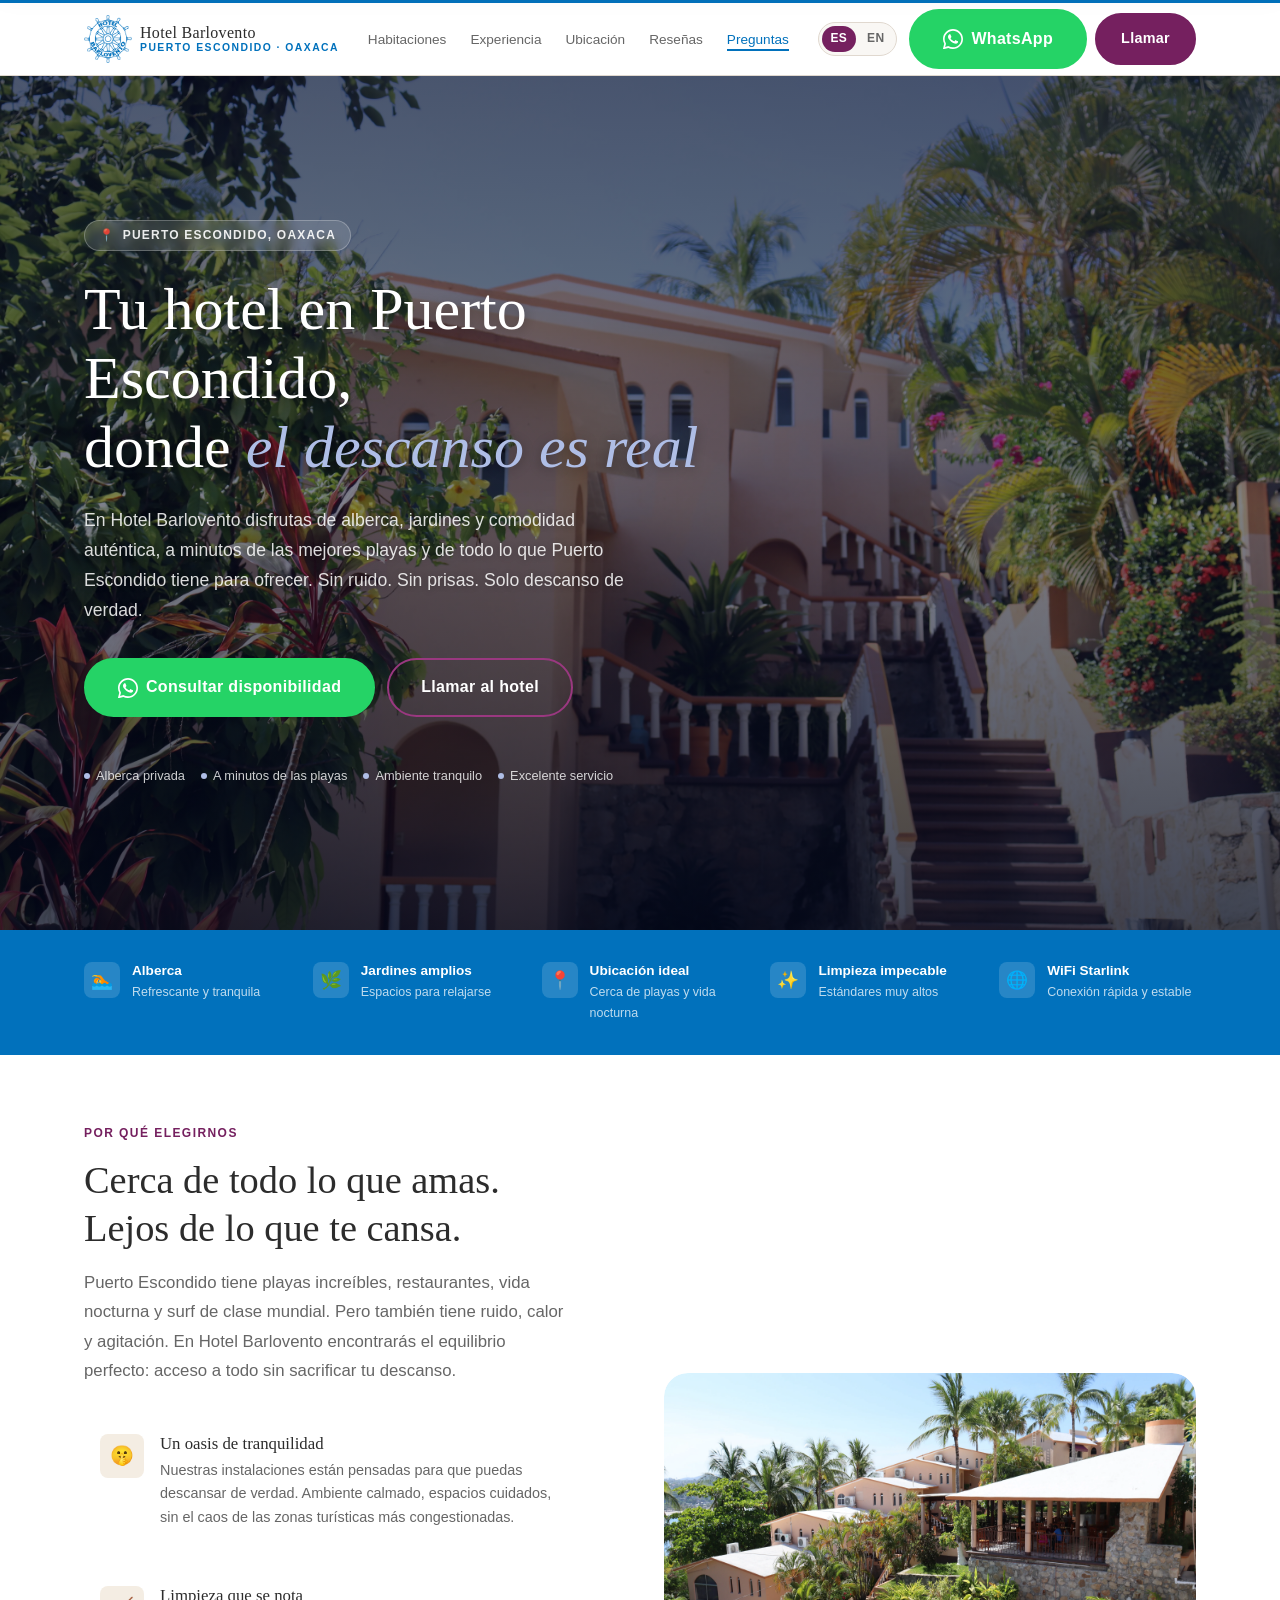
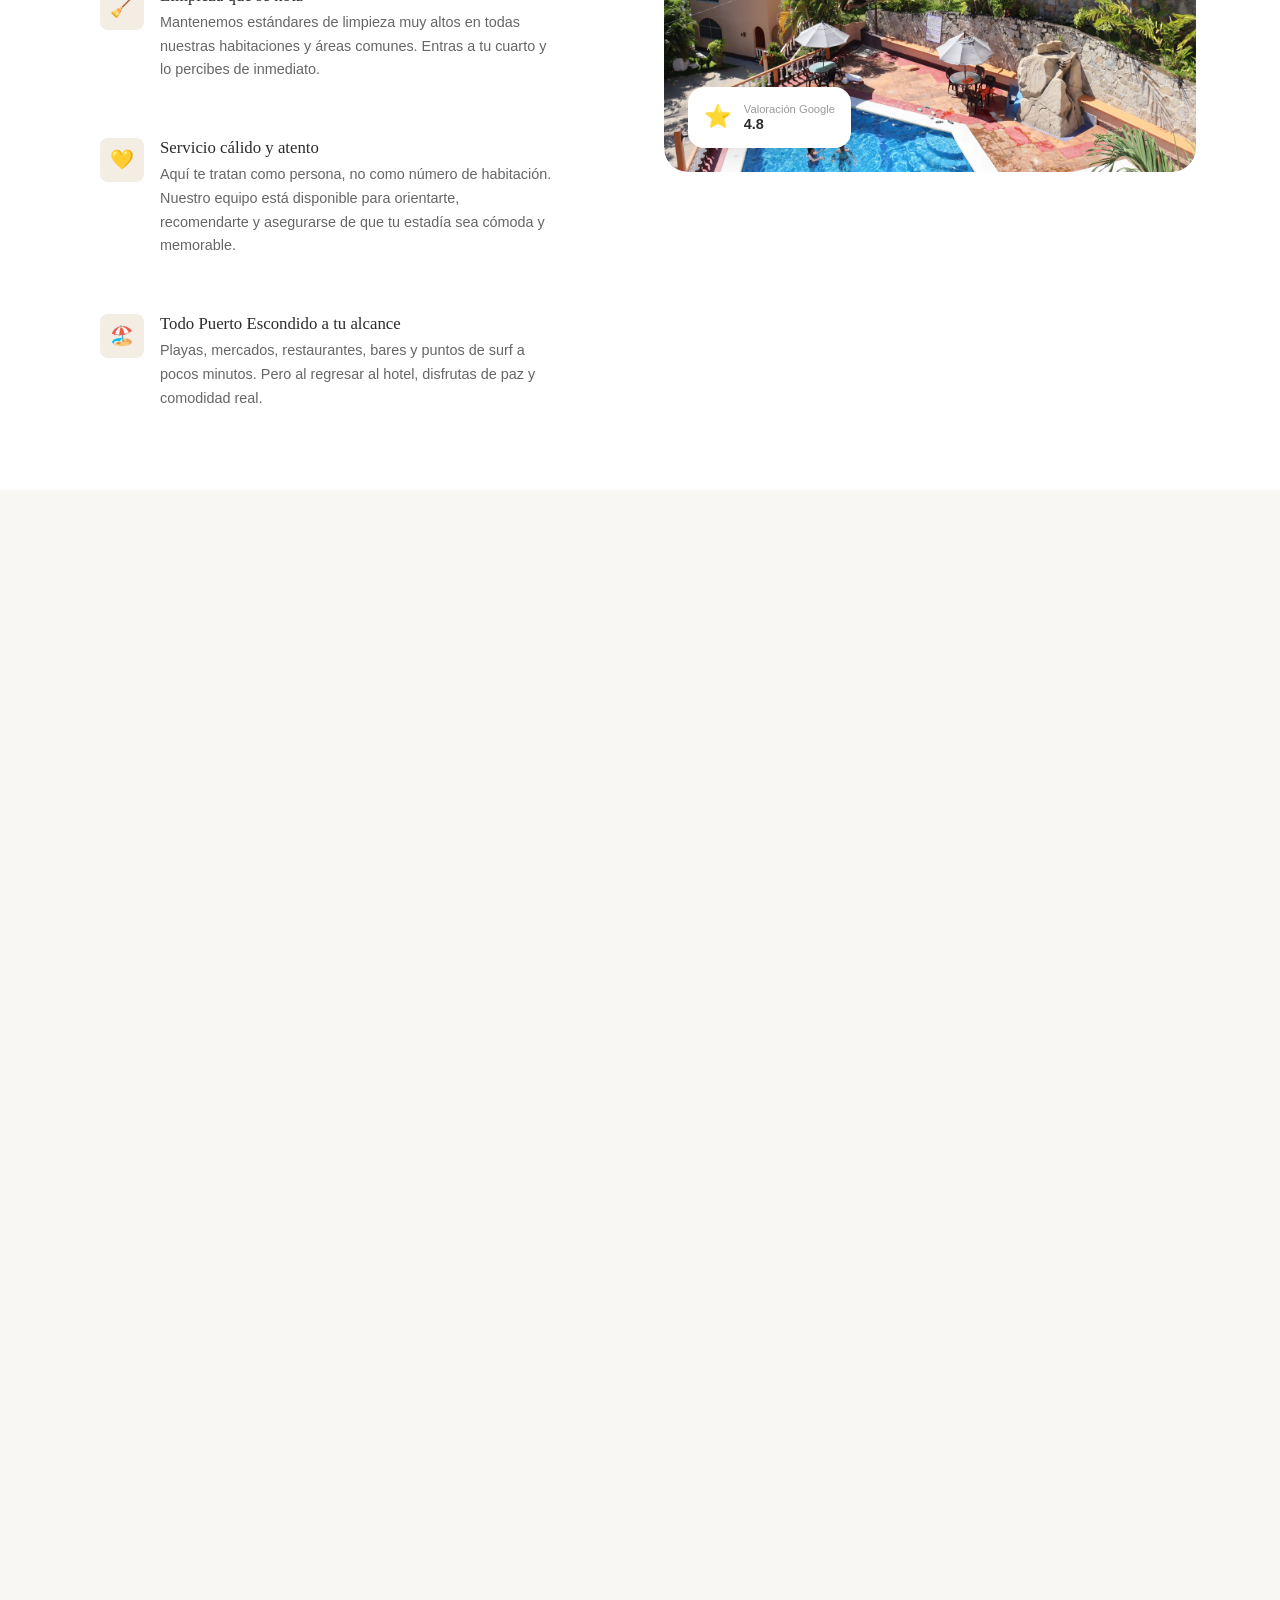
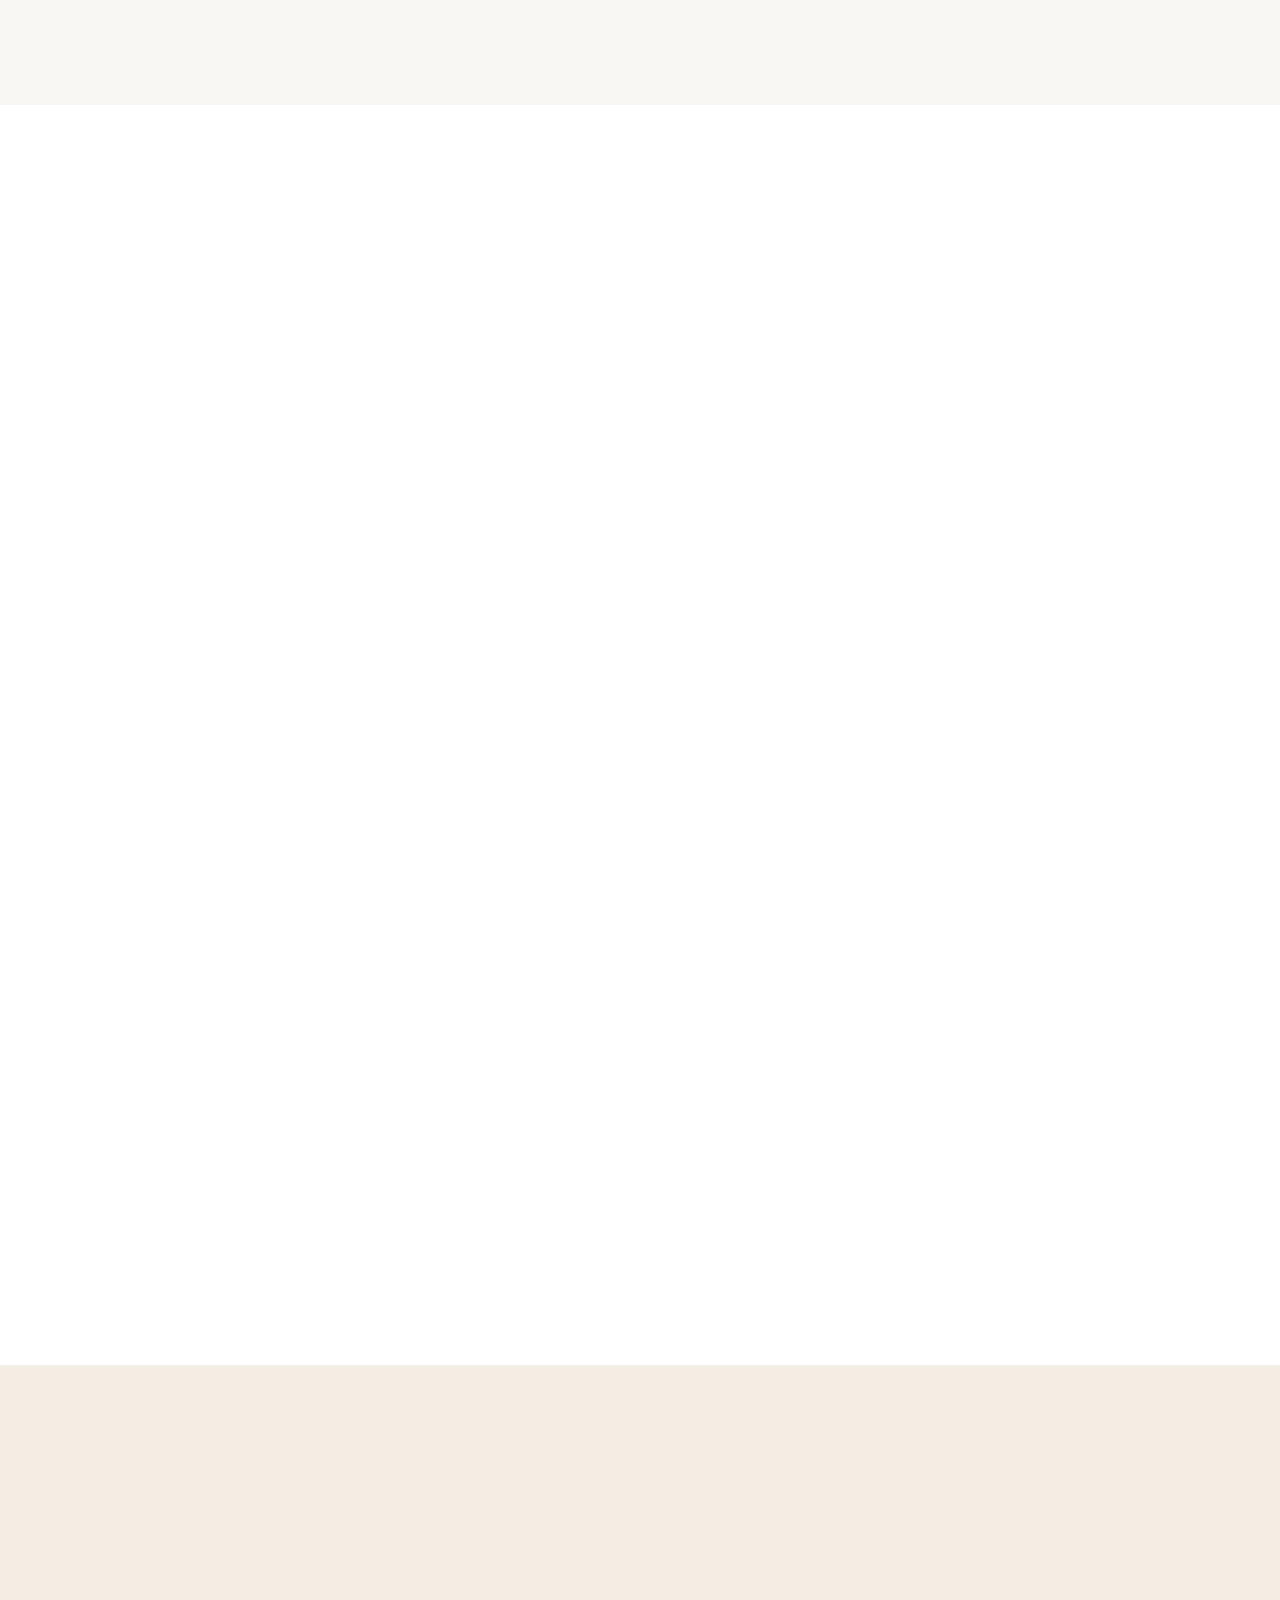
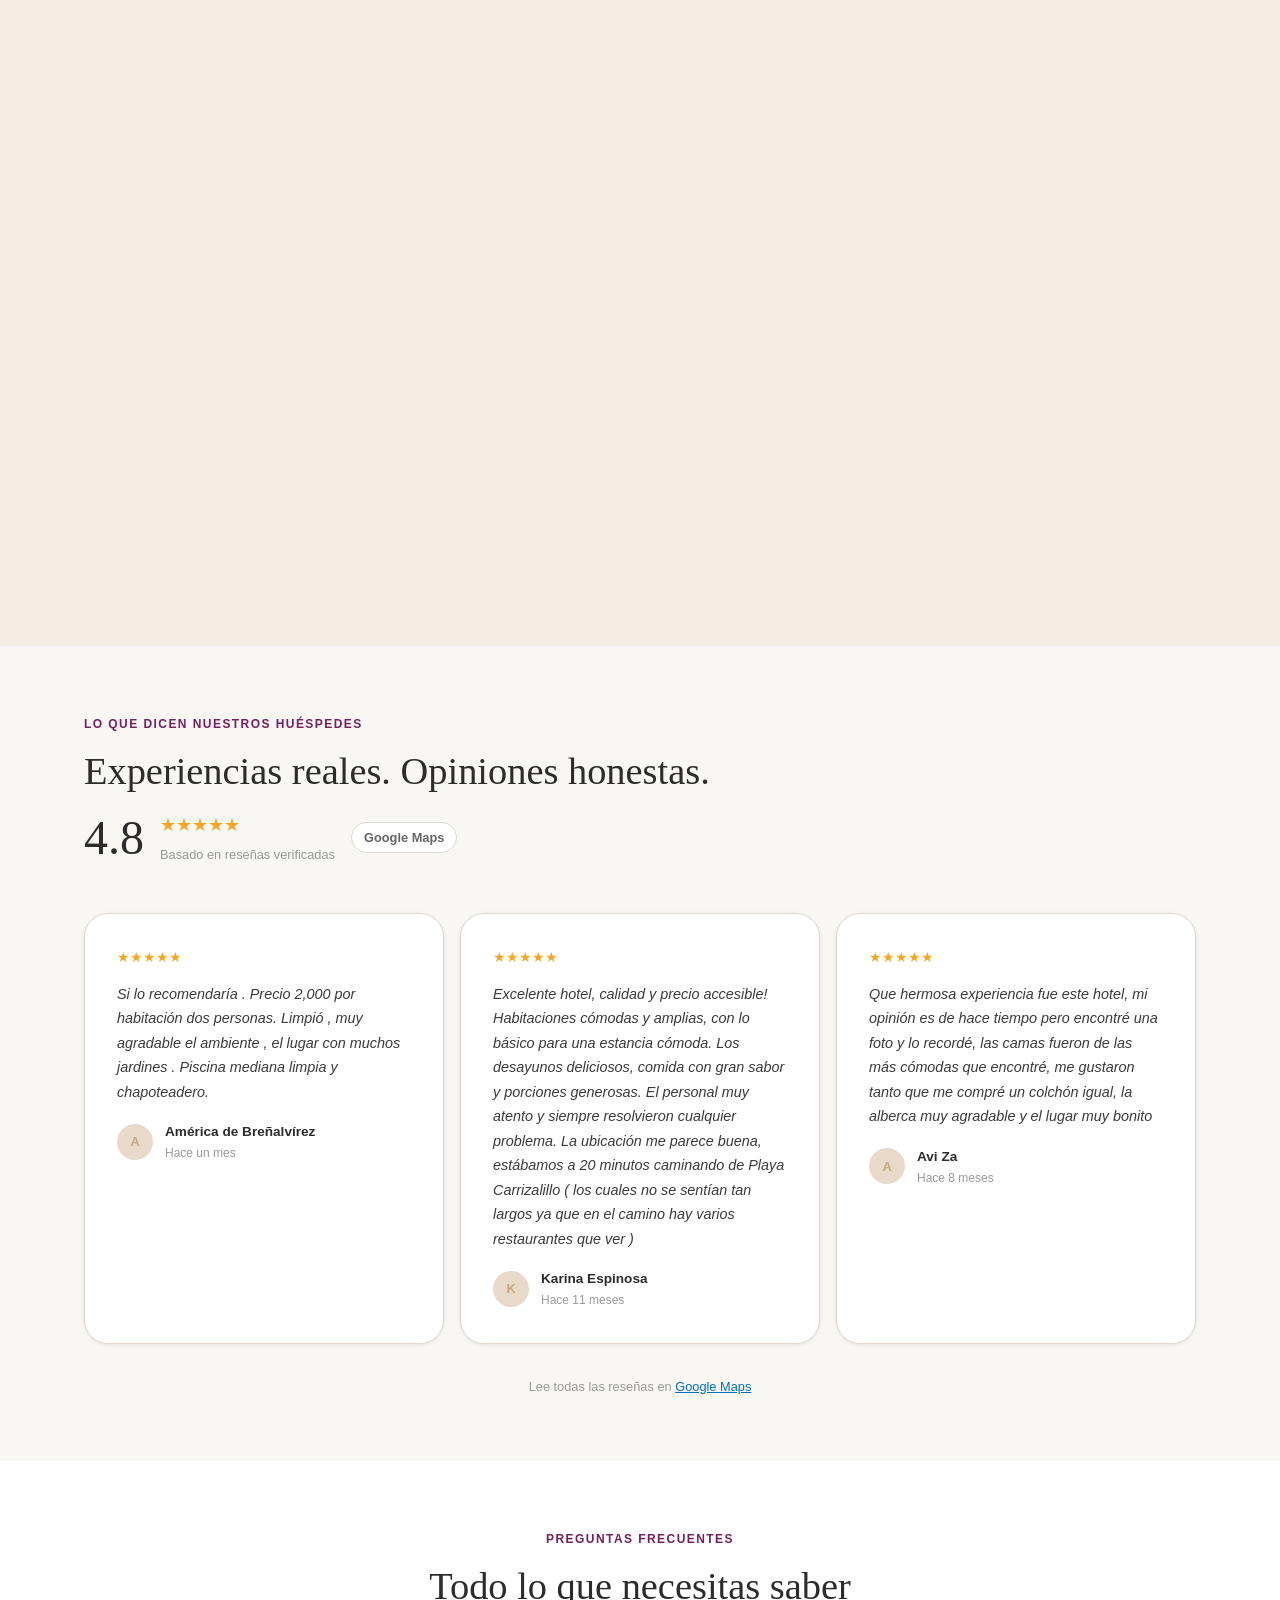
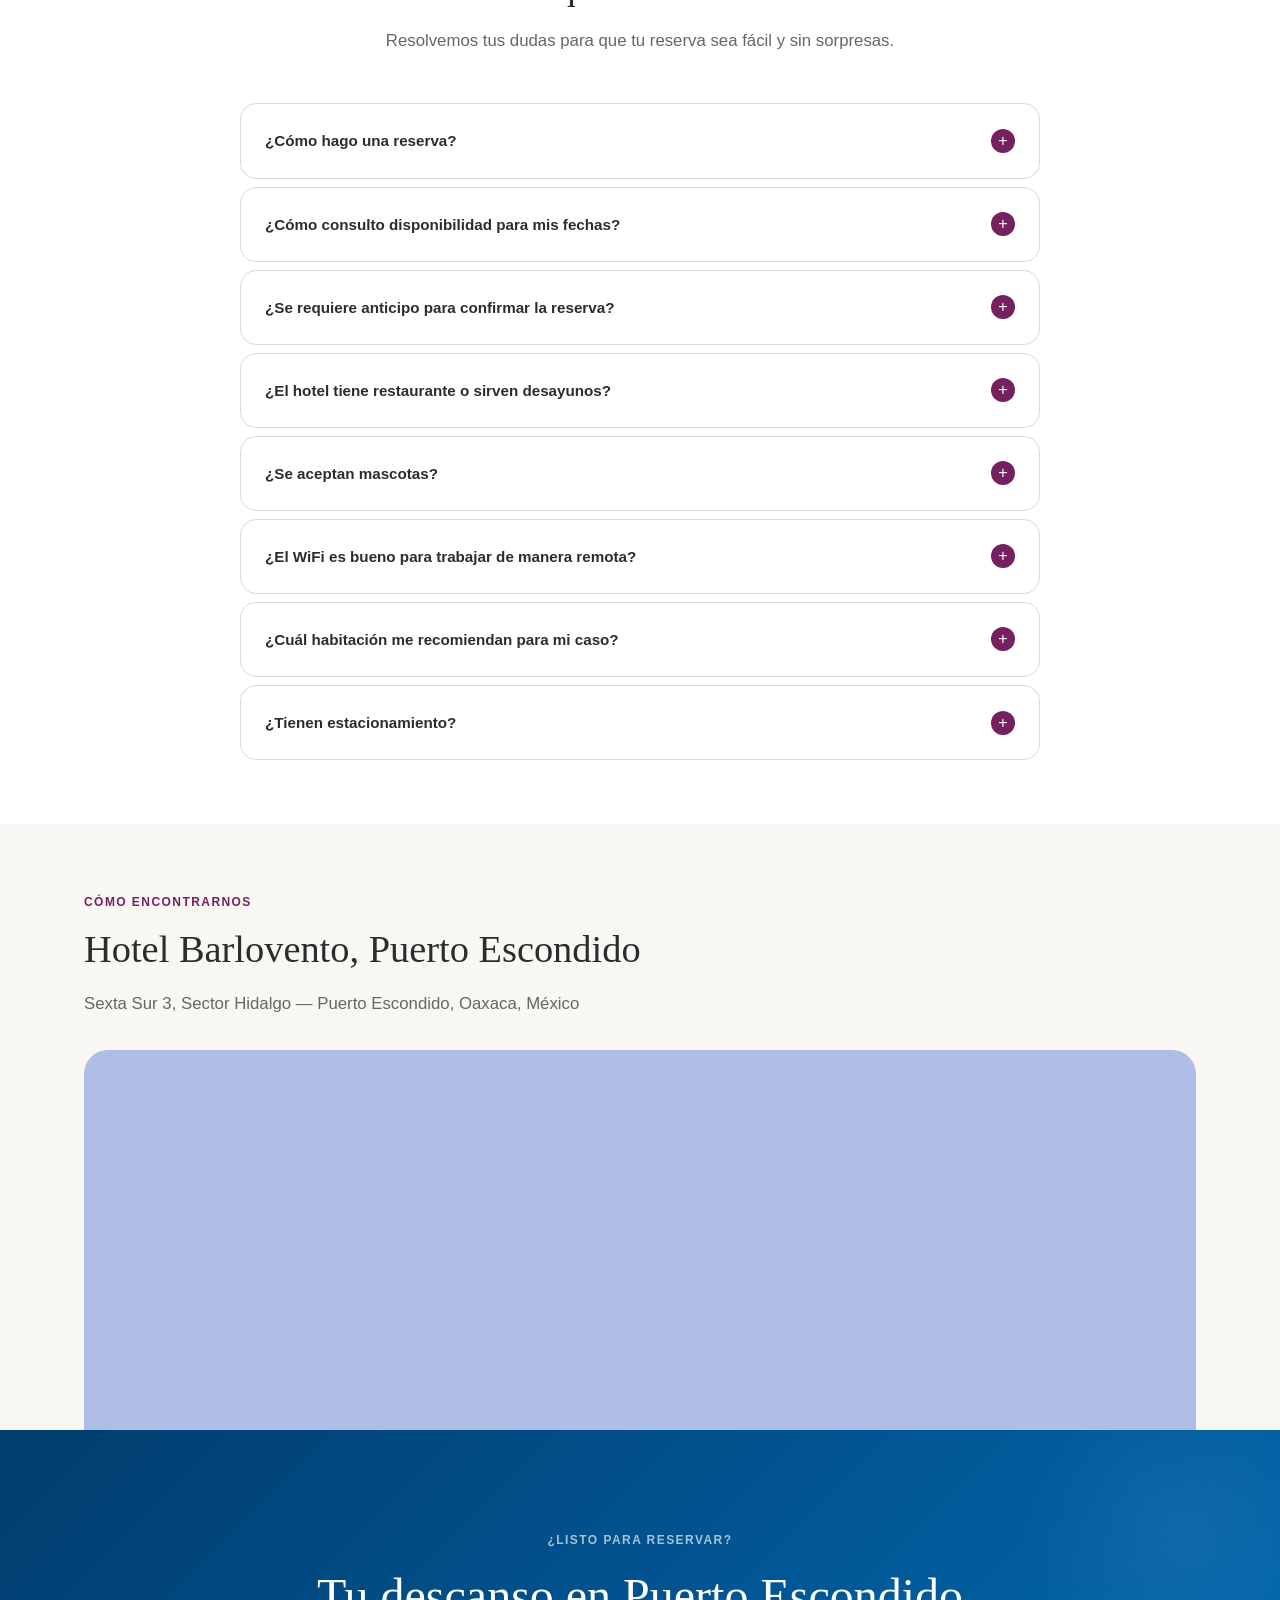
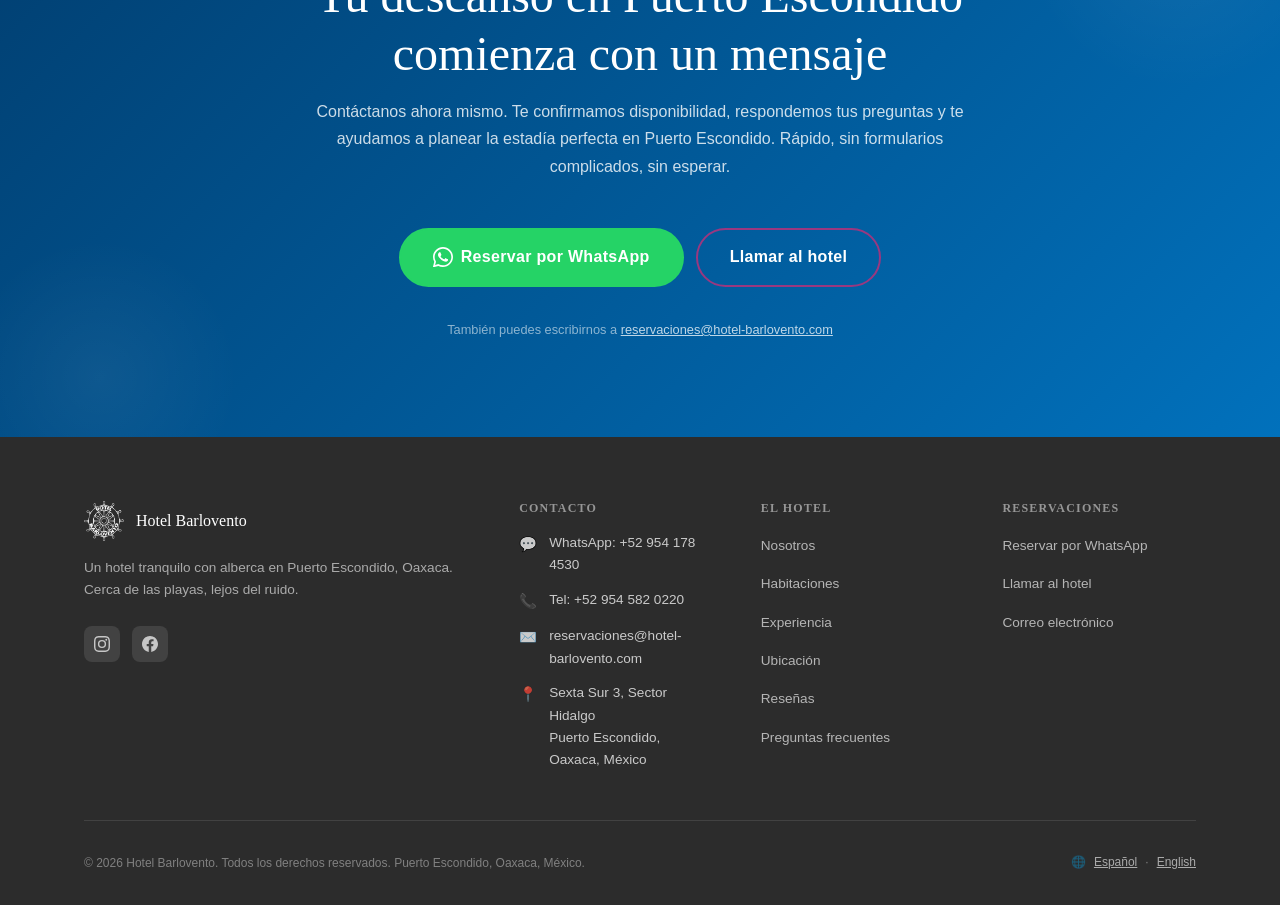
==== commit 3639df05: "Update index.html" ====
--- a/index.html
+++ b/index.html
@@ -538,11 +538,11 @@
               </p>
               <!-- REEMPLAZAR: número real -->
               <a
-                href="wa.link/i6qrjd"
-                class="btn btn--whatsapp"
+                href="https://wa.me/529541784530?text=Hola%2C%20quiero%20reservar%20en%20Hotel%20Barlovento.%20%C2%BFTienen%20disponibilidad%3F"
+                class="btn btn--whatsapp btn--lg"
                 target="_blank"
                 rel="noopener noreferrer"
-                aria-label="Consultar disponibilidad de Habitación Doble por WhatsApp"
+                aria-label="Reservar por WhatsApp"
               >
                 Consultar
               </a>
@@ -581,11 +581,11 @@
               </p>
               <!-- REEMPLAZAR: número real -->
               <a
-                href="wa.link/i6qrjd"
-                class="btn btn--whatsapp"
+                href="https://wa.me/529541784530?text=Hola%2C%20quiero%20reservar%20en%20Hotel%20Barlovento.%20%C2%BFTienen%20disponibilidad%3F"
+                class="btn btn--whatsapp btn--lg"
                 target="_blank"
                 rel="noopener noreferrer"
-                aria-label="Consultar disponibilidad de Habitación Familiar por WhatsApp"
+                aria-label="Reservar por WhatsApp"
               >
                 Consultar
               </a>
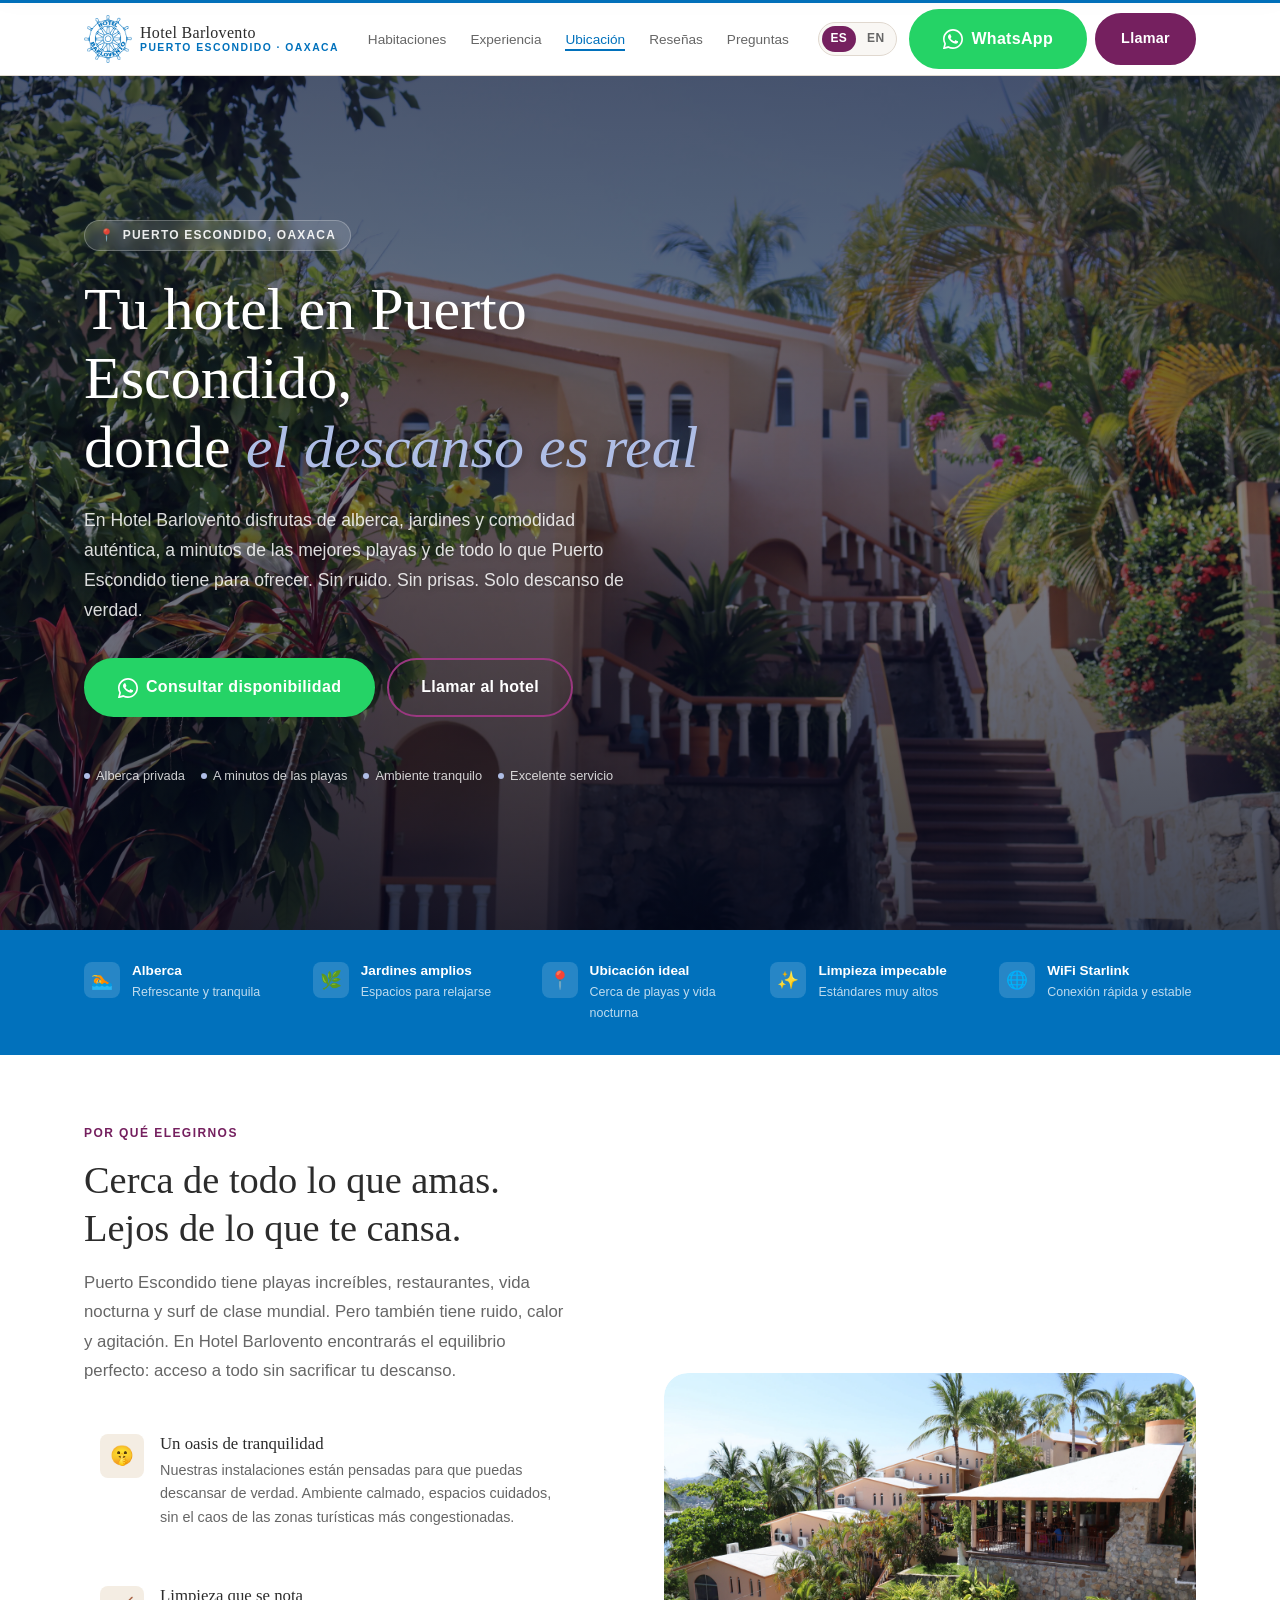
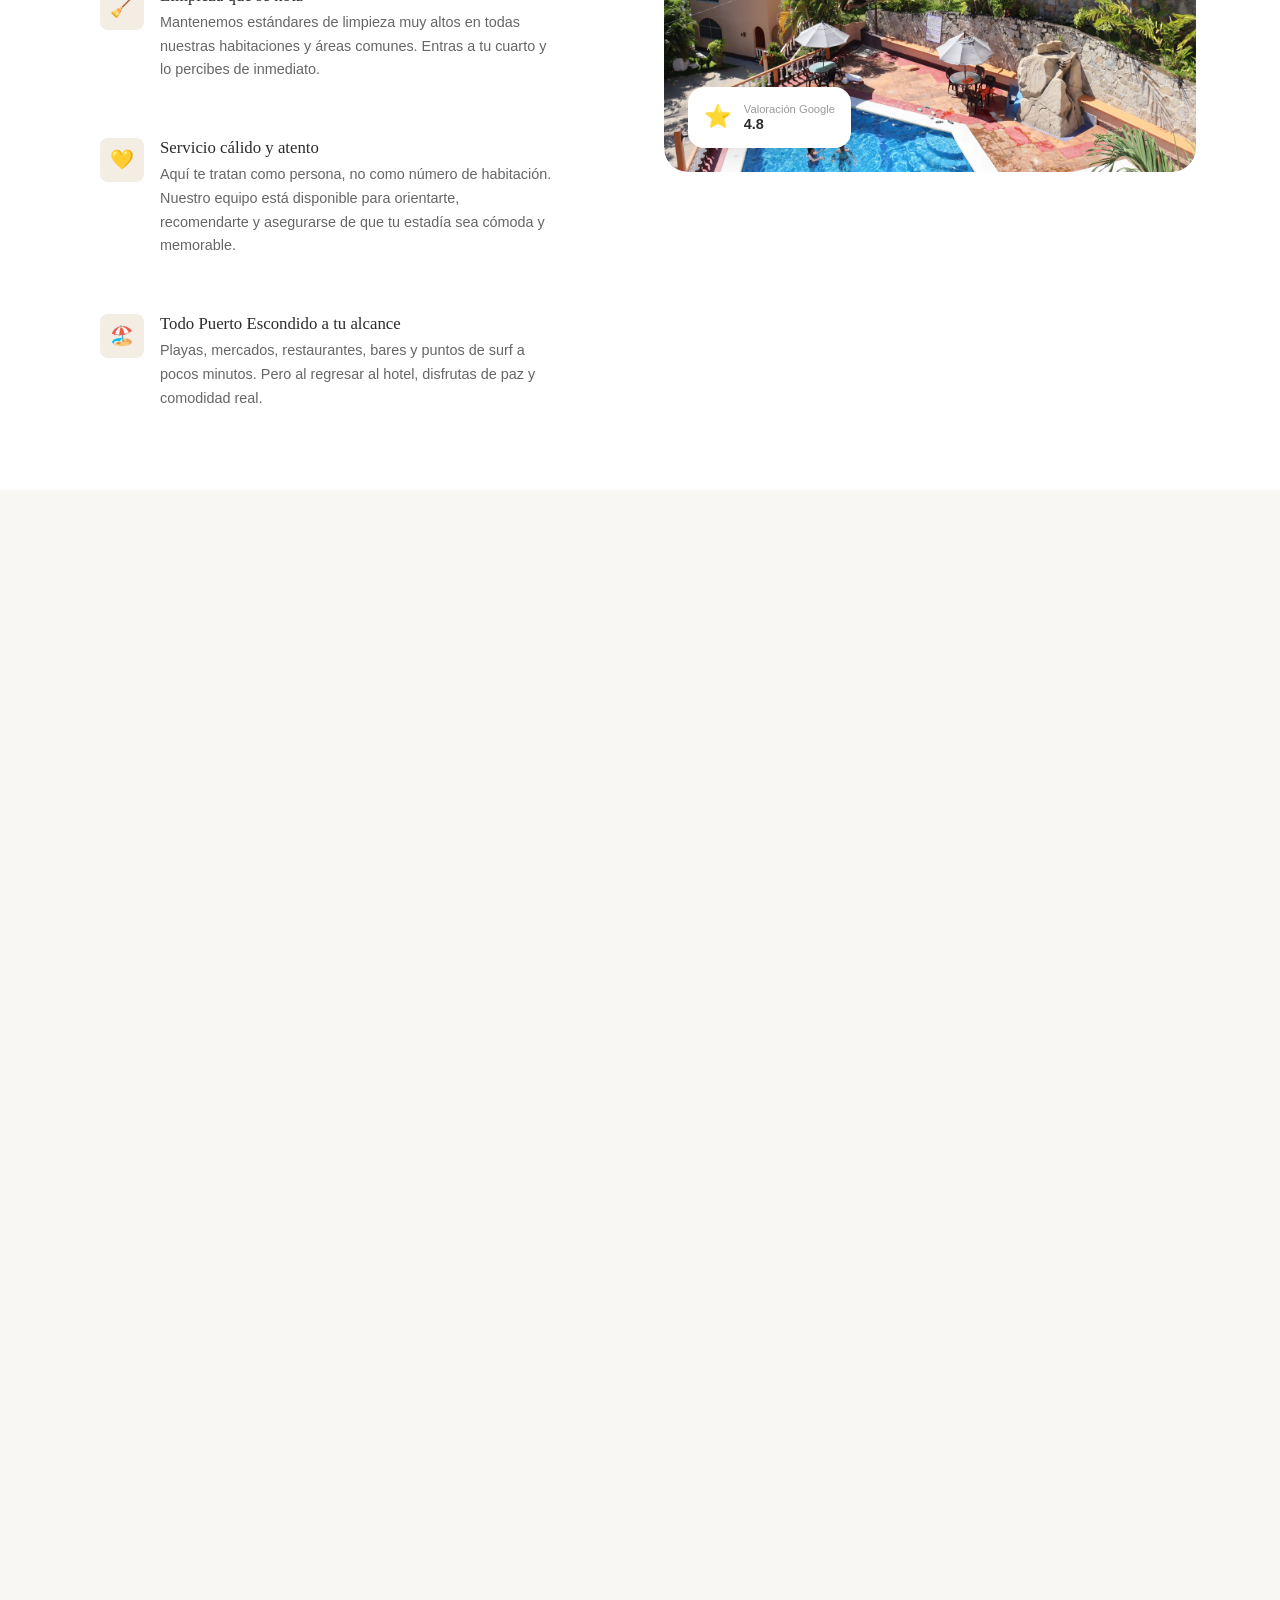
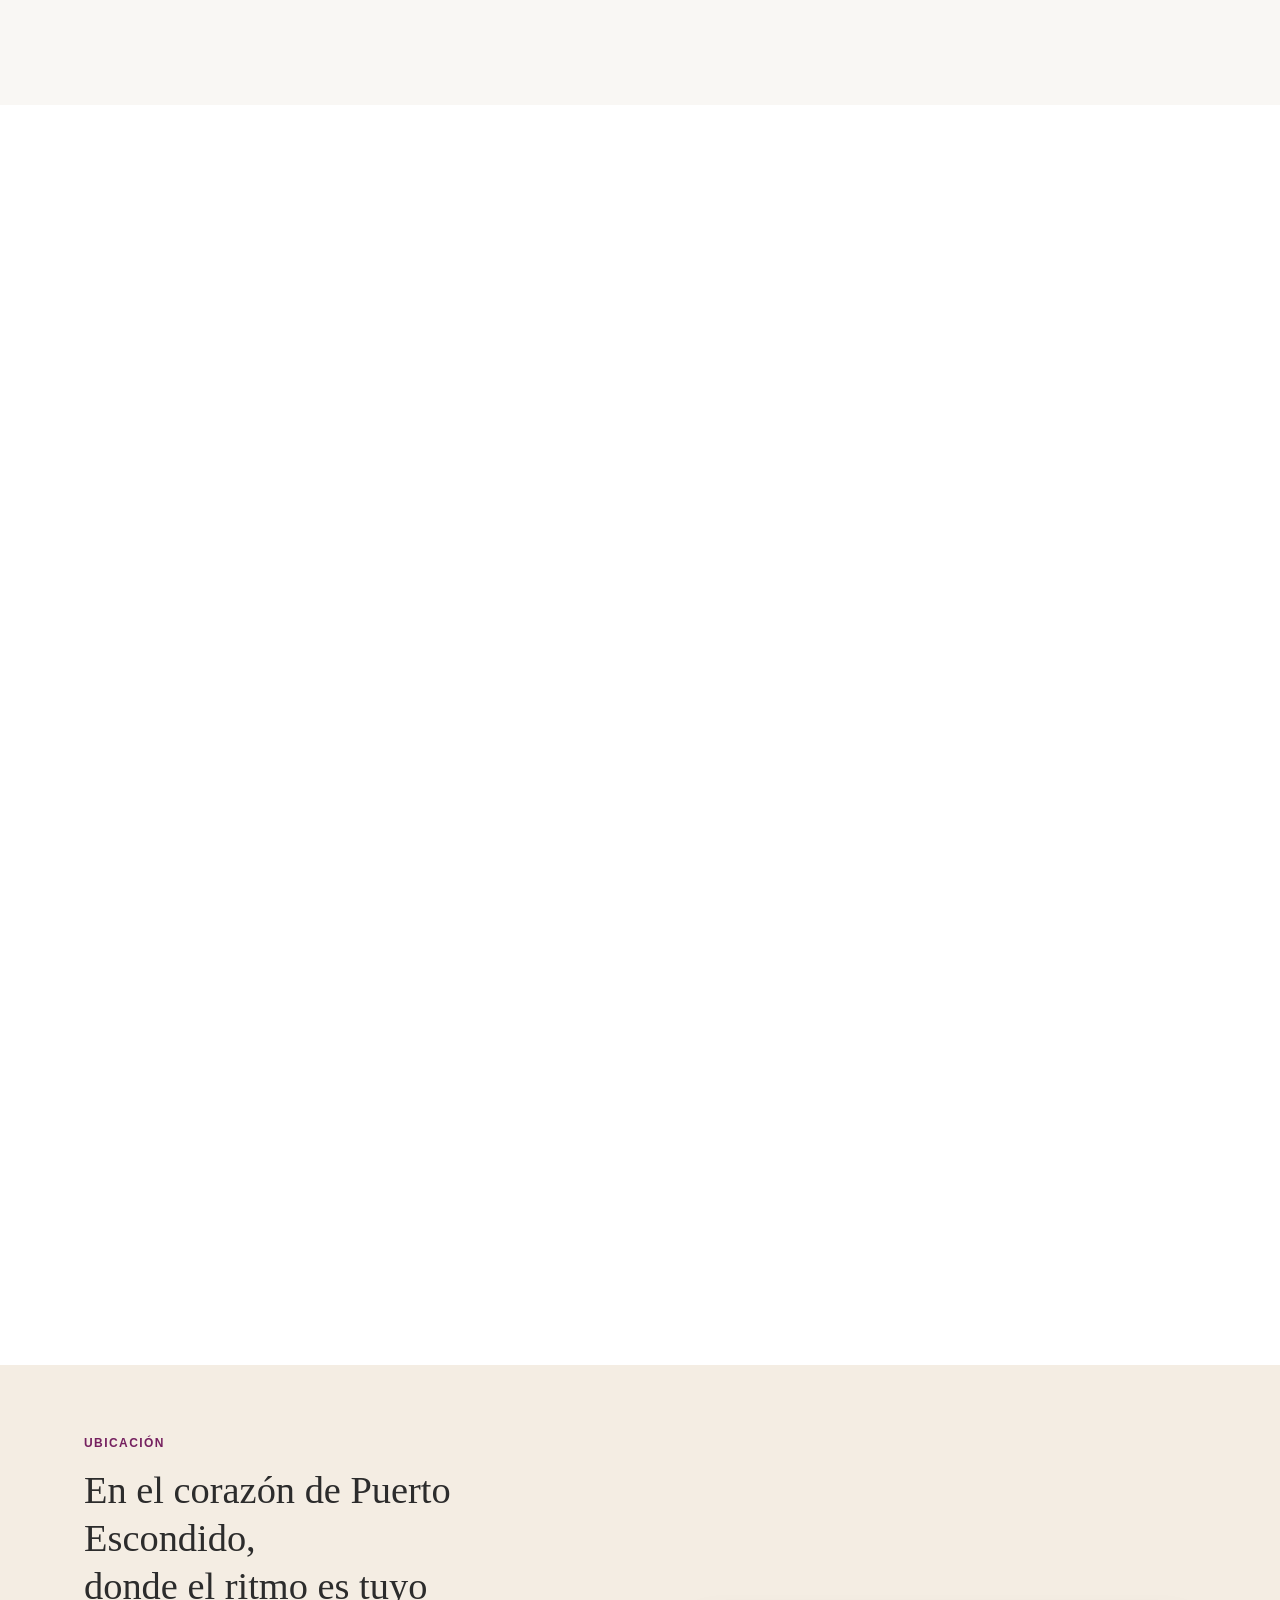
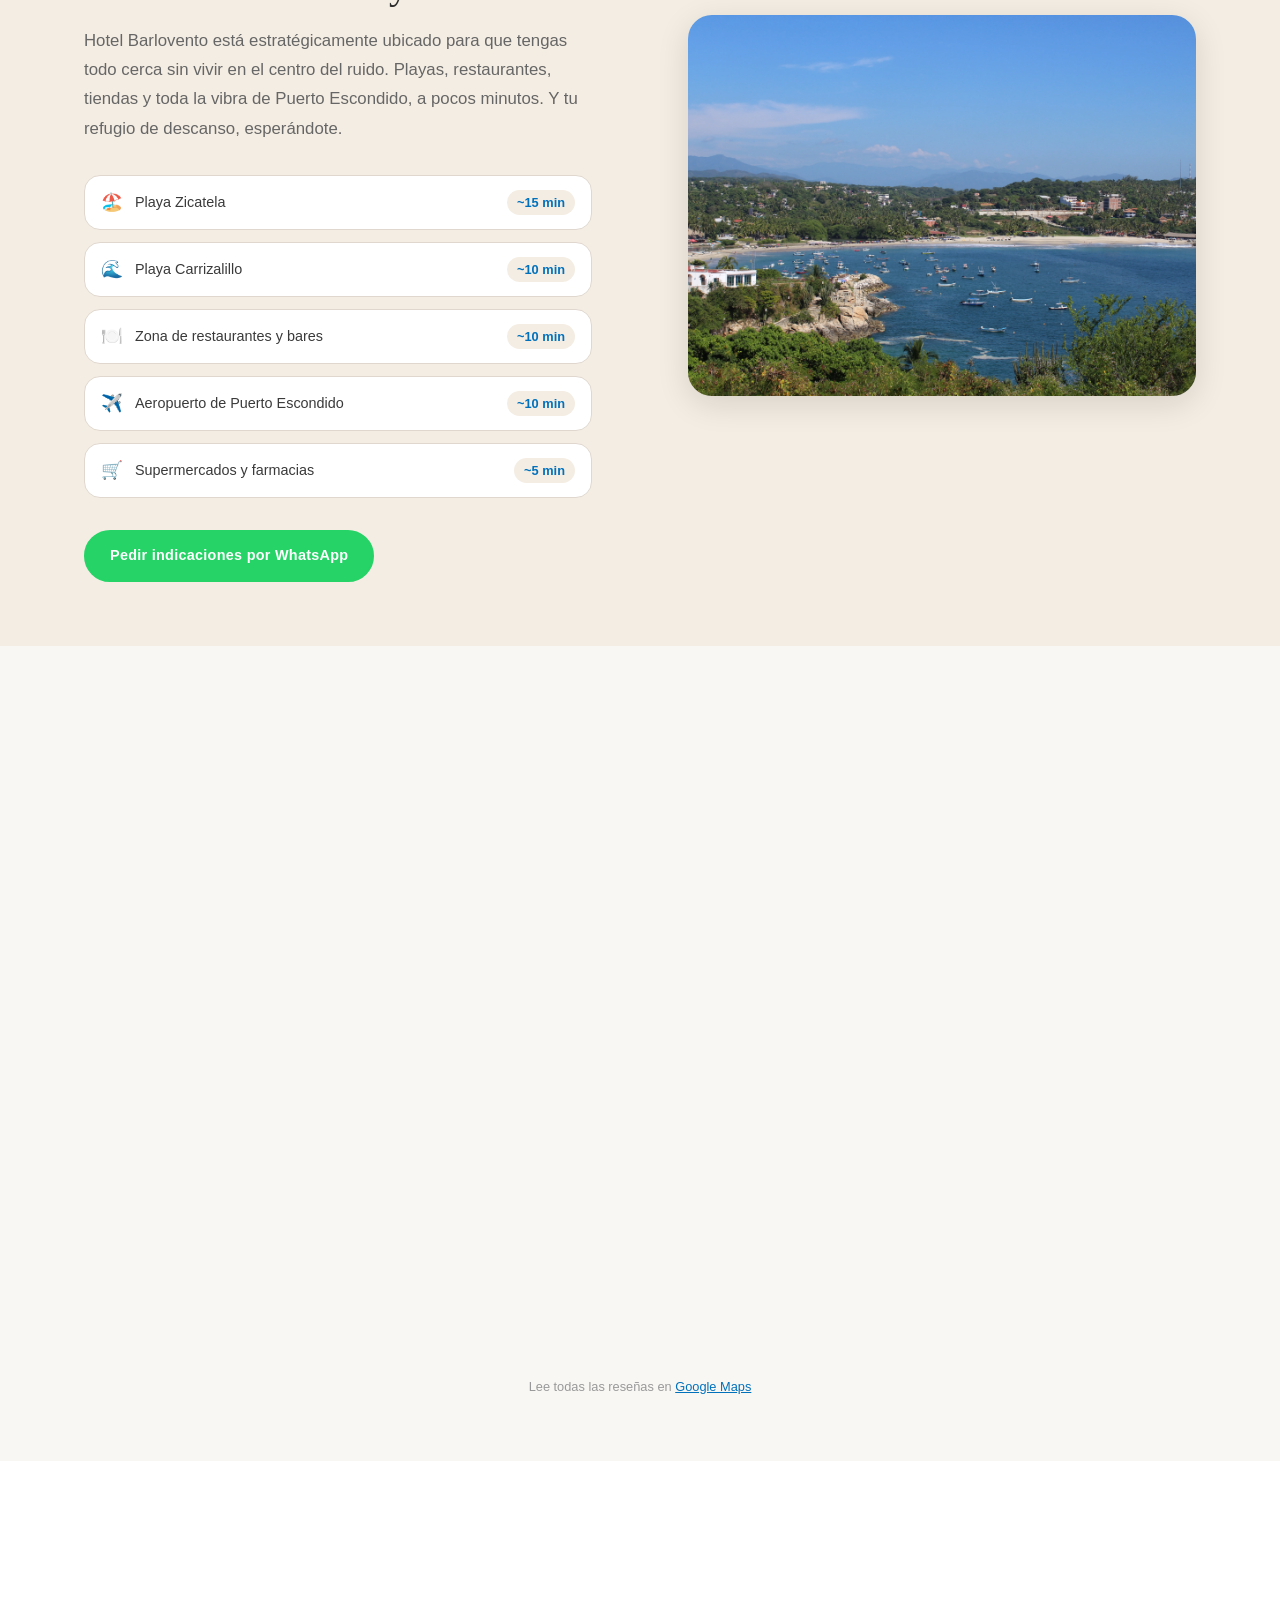
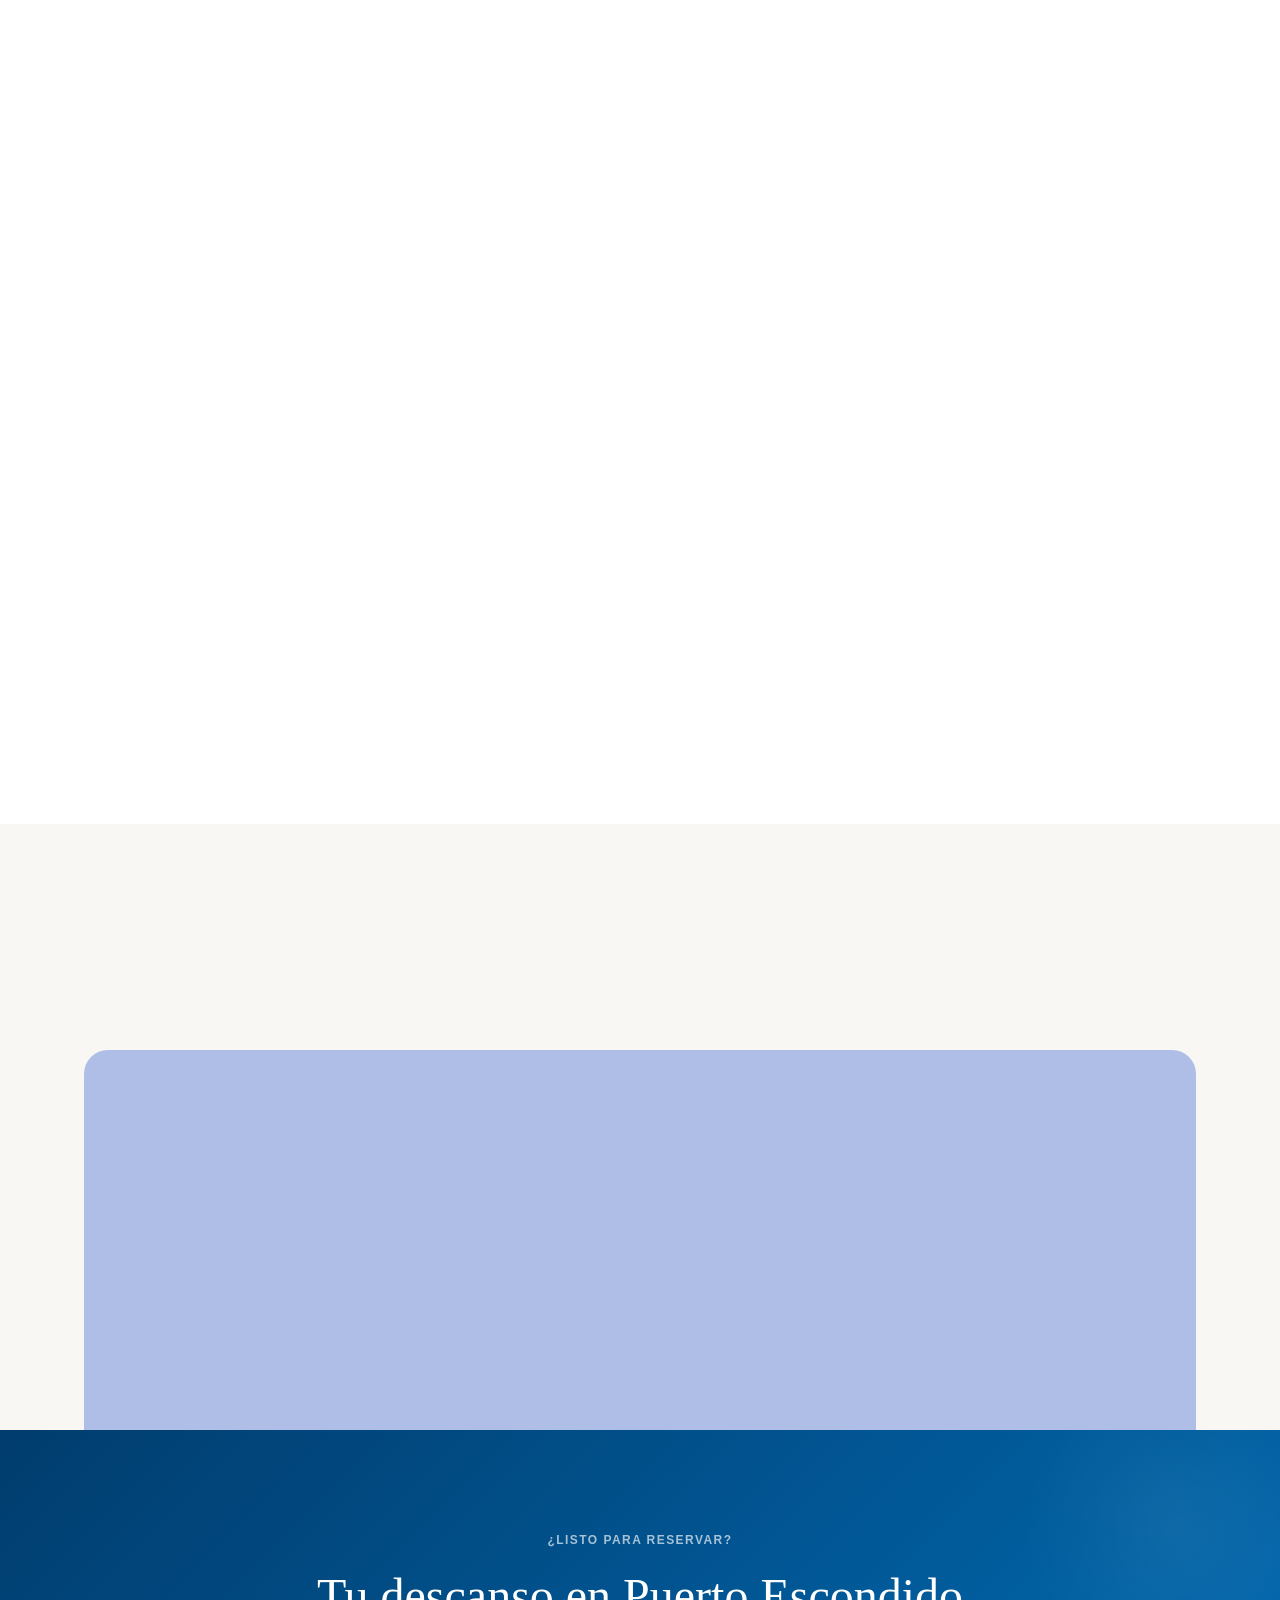
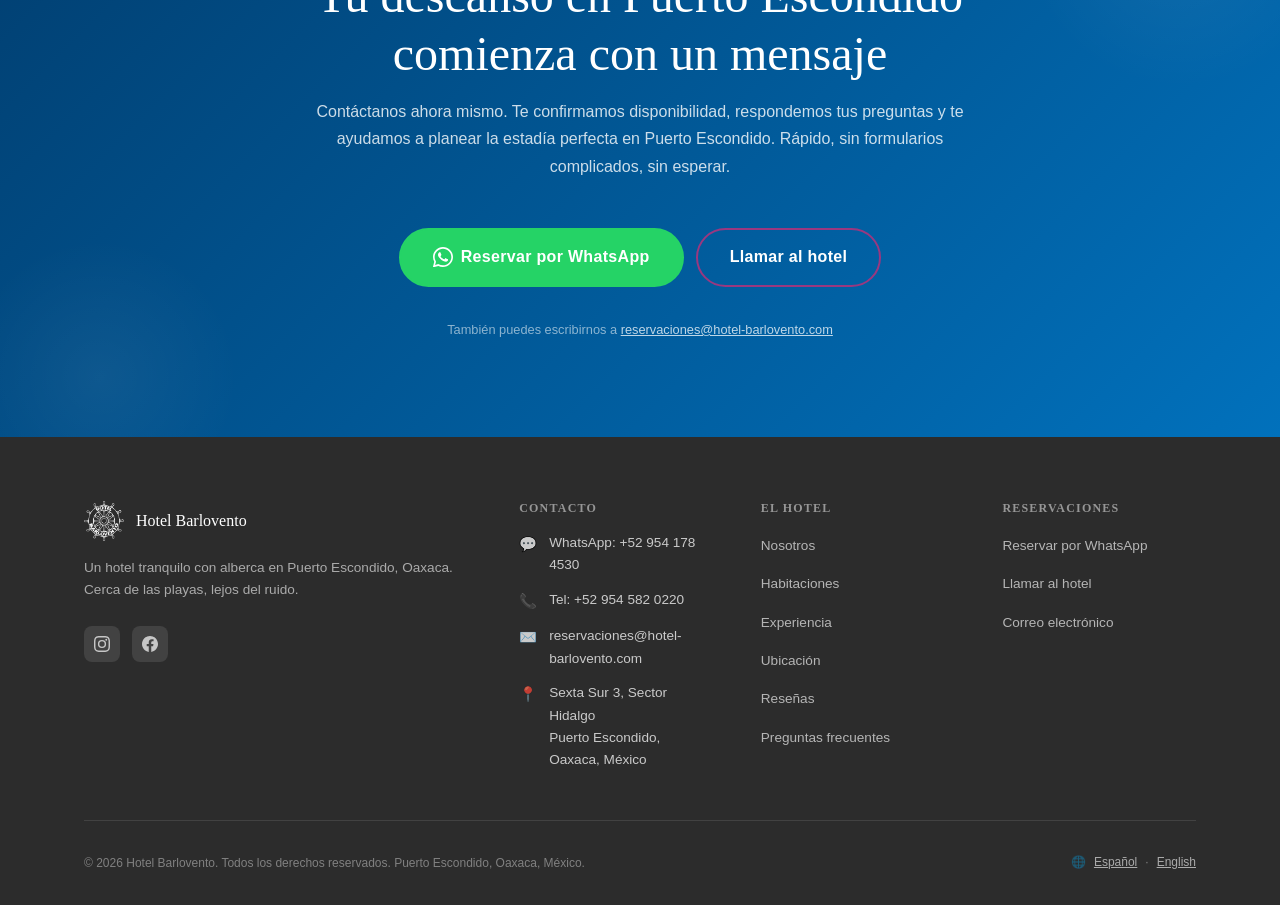
==== commit 8e63270a: "Google Analytics" ====
--- a/index.html
+++ b/index.html
@@ -3,6 +3,14 @@
 <head>
   <meta charset="UTF-8" />
   <meta name="viewport" content="width=device-width, initial-scale=1.0" />
+
+  <!-- Google Tag Manager -->
+<script>(function(w,d,s,l,i){w[l]=w[l]||[];w[l].push({'gtm.start':
+new Date().getTime(),event:'gtm.js'});var f=d.getElementsByTagName(s)[0],
+j=d.createElement(s),dl=l!='dataLayer'?'&l='+l:'';j.async=true;j.src=
+'https://www.googletagmanager.com/gtm.js?id='+i+dl;f.parentNode.insertBefore(j,f);
+})(window,document,'script','dataLayer','GTM-KXWDWJQF');</script>
+<!-- End Google Tag Manager -->
 
   <!--
     =========================================================
@@ -88,6 +96,11 @@
 </head>
 
 <body>
+
+  <!-- Google Tag Manager (noscript) -->
+<noscript><iframe src="https://www.googletagmanager.com/ns.html?id=GTM-KXWDWJQF"
+height="0" width="0" style="display:none;visibility:hidden"></iframe></noscript>
+<!-- End Google Tag Manager (noscript) -->
 
   <!-- ============================================================
        HEADER
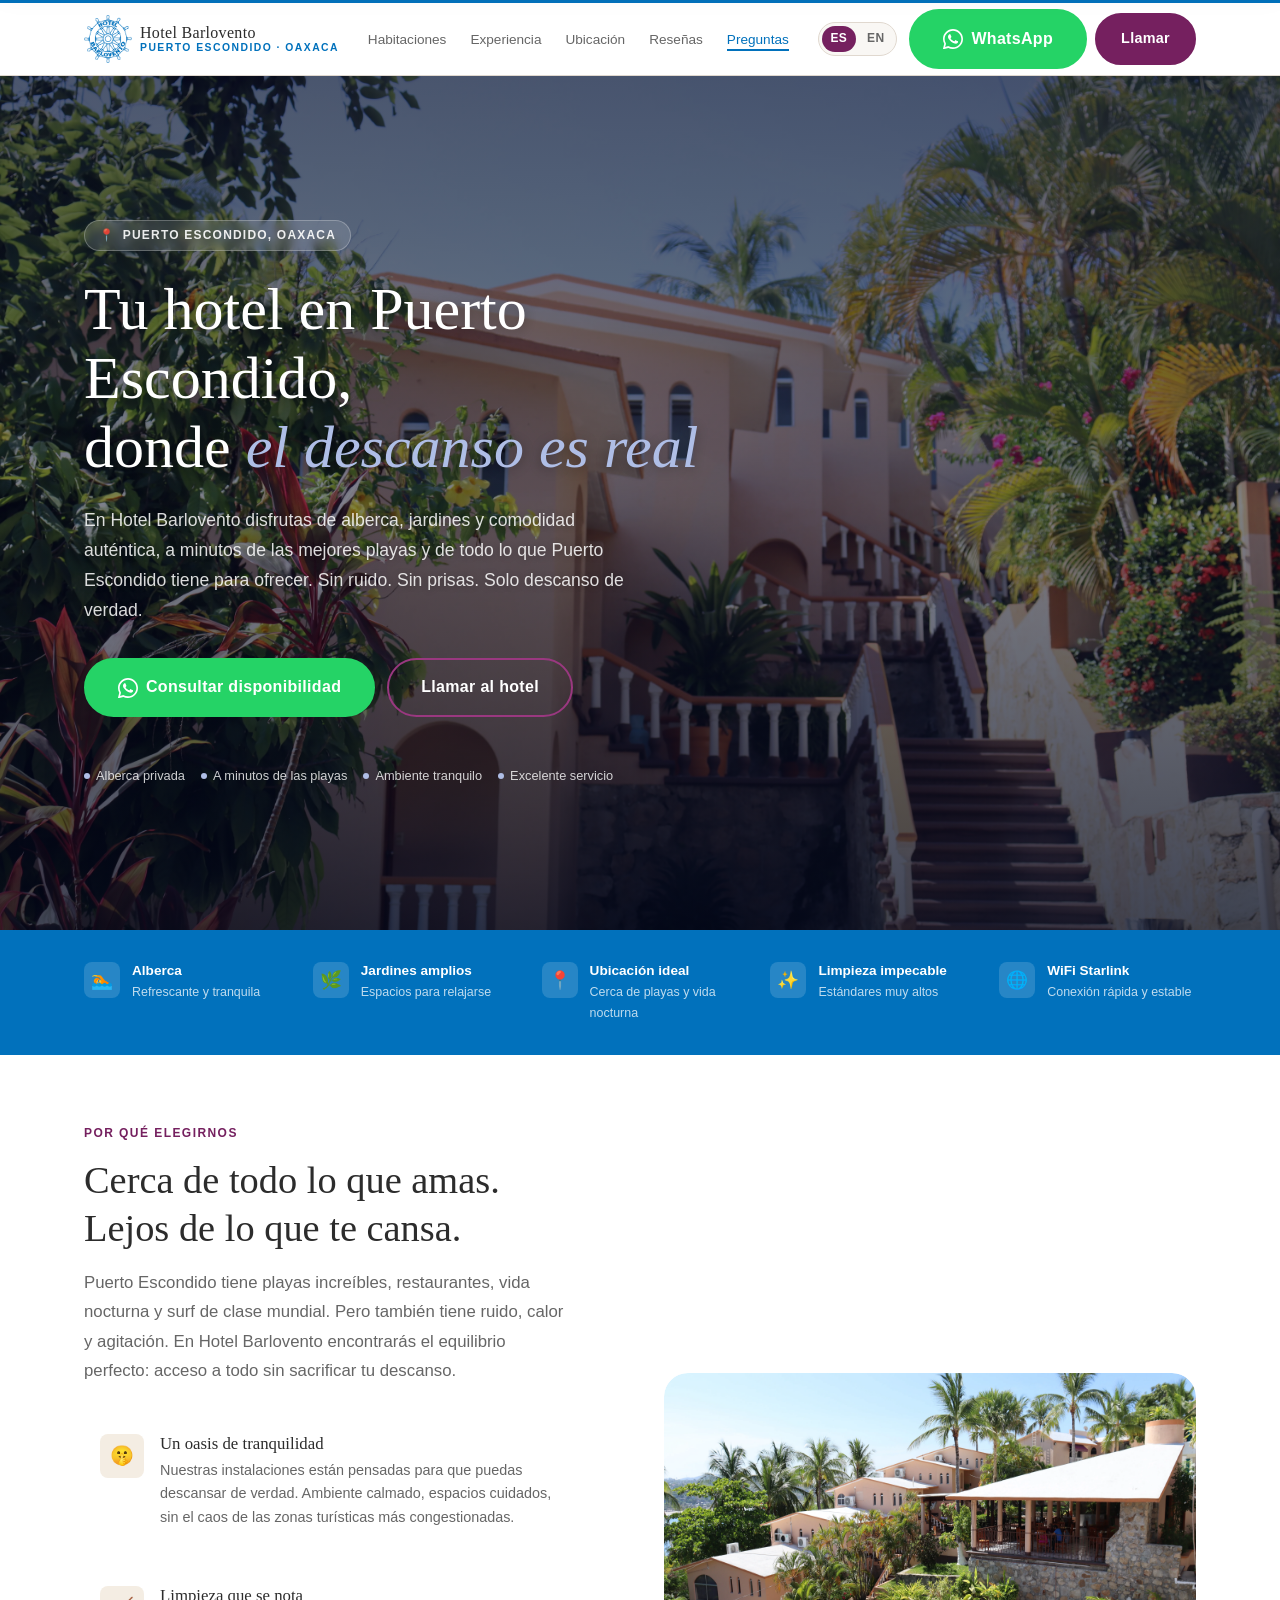
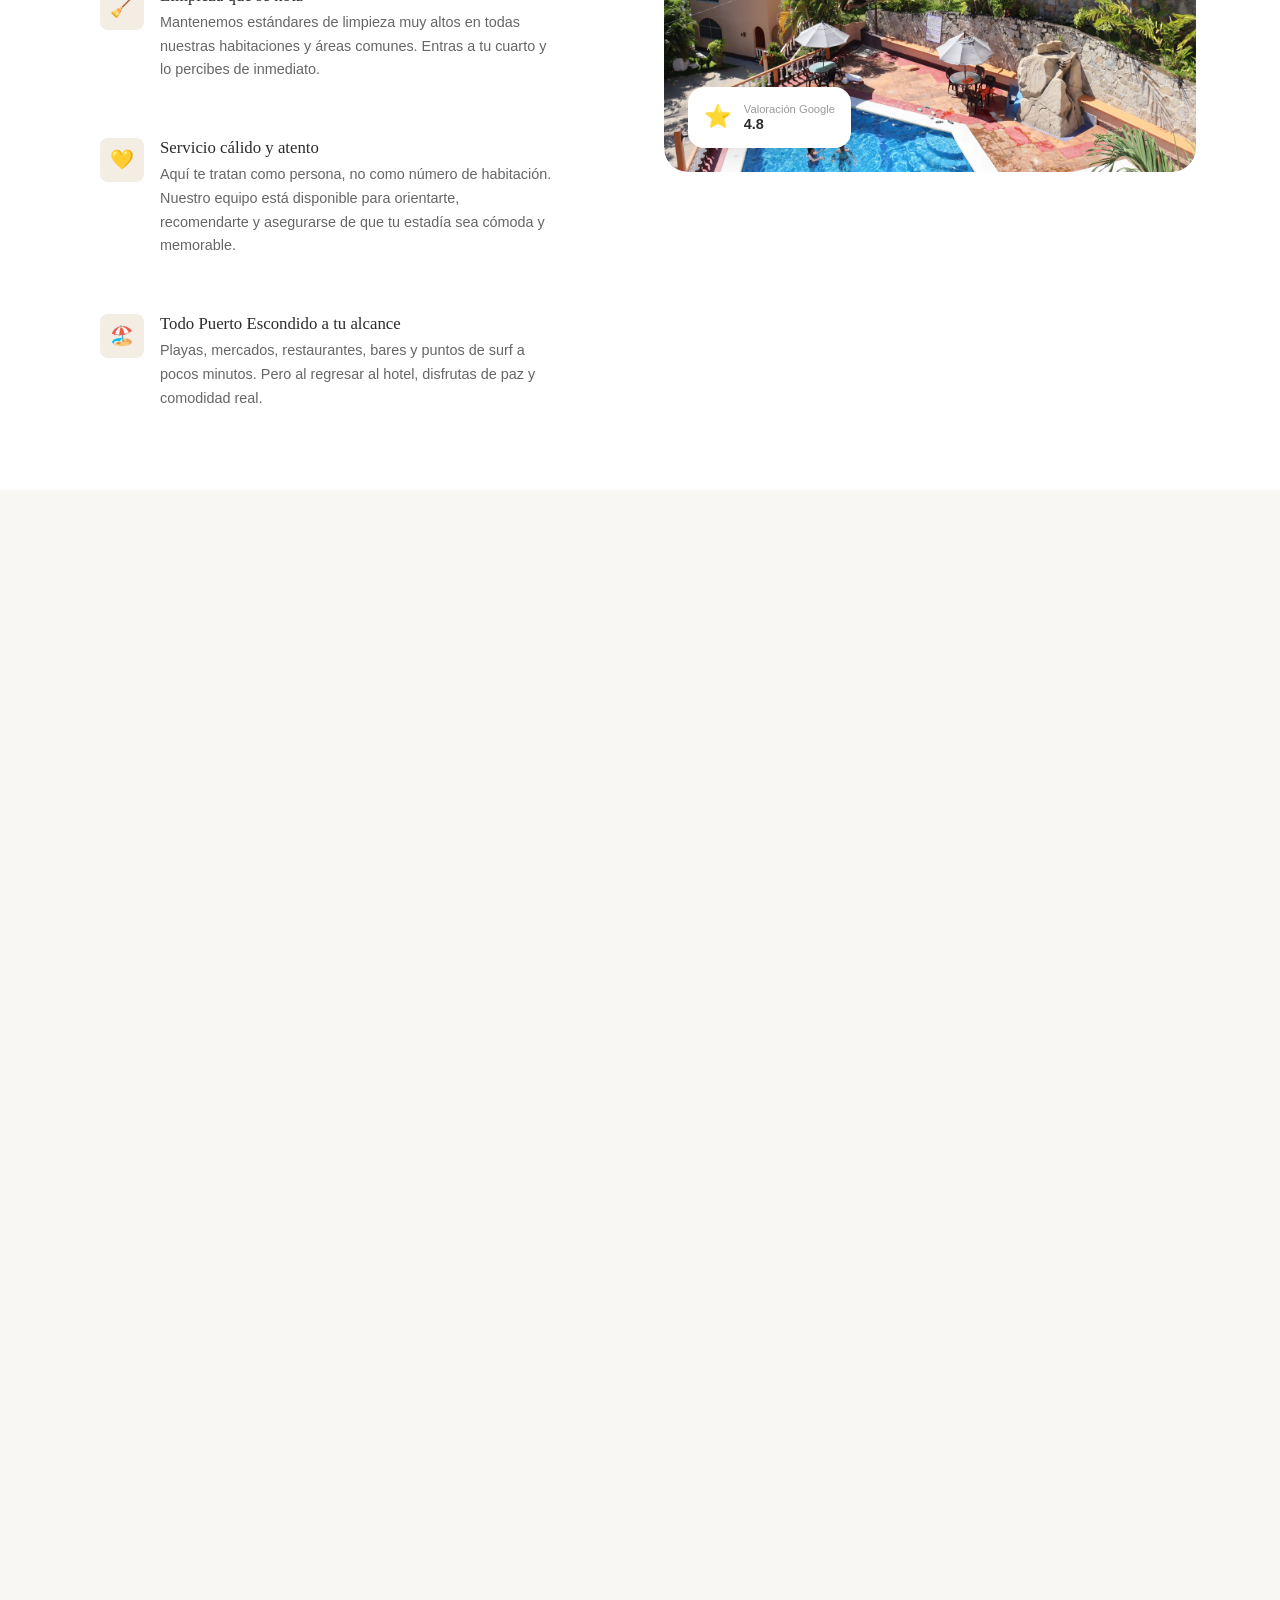
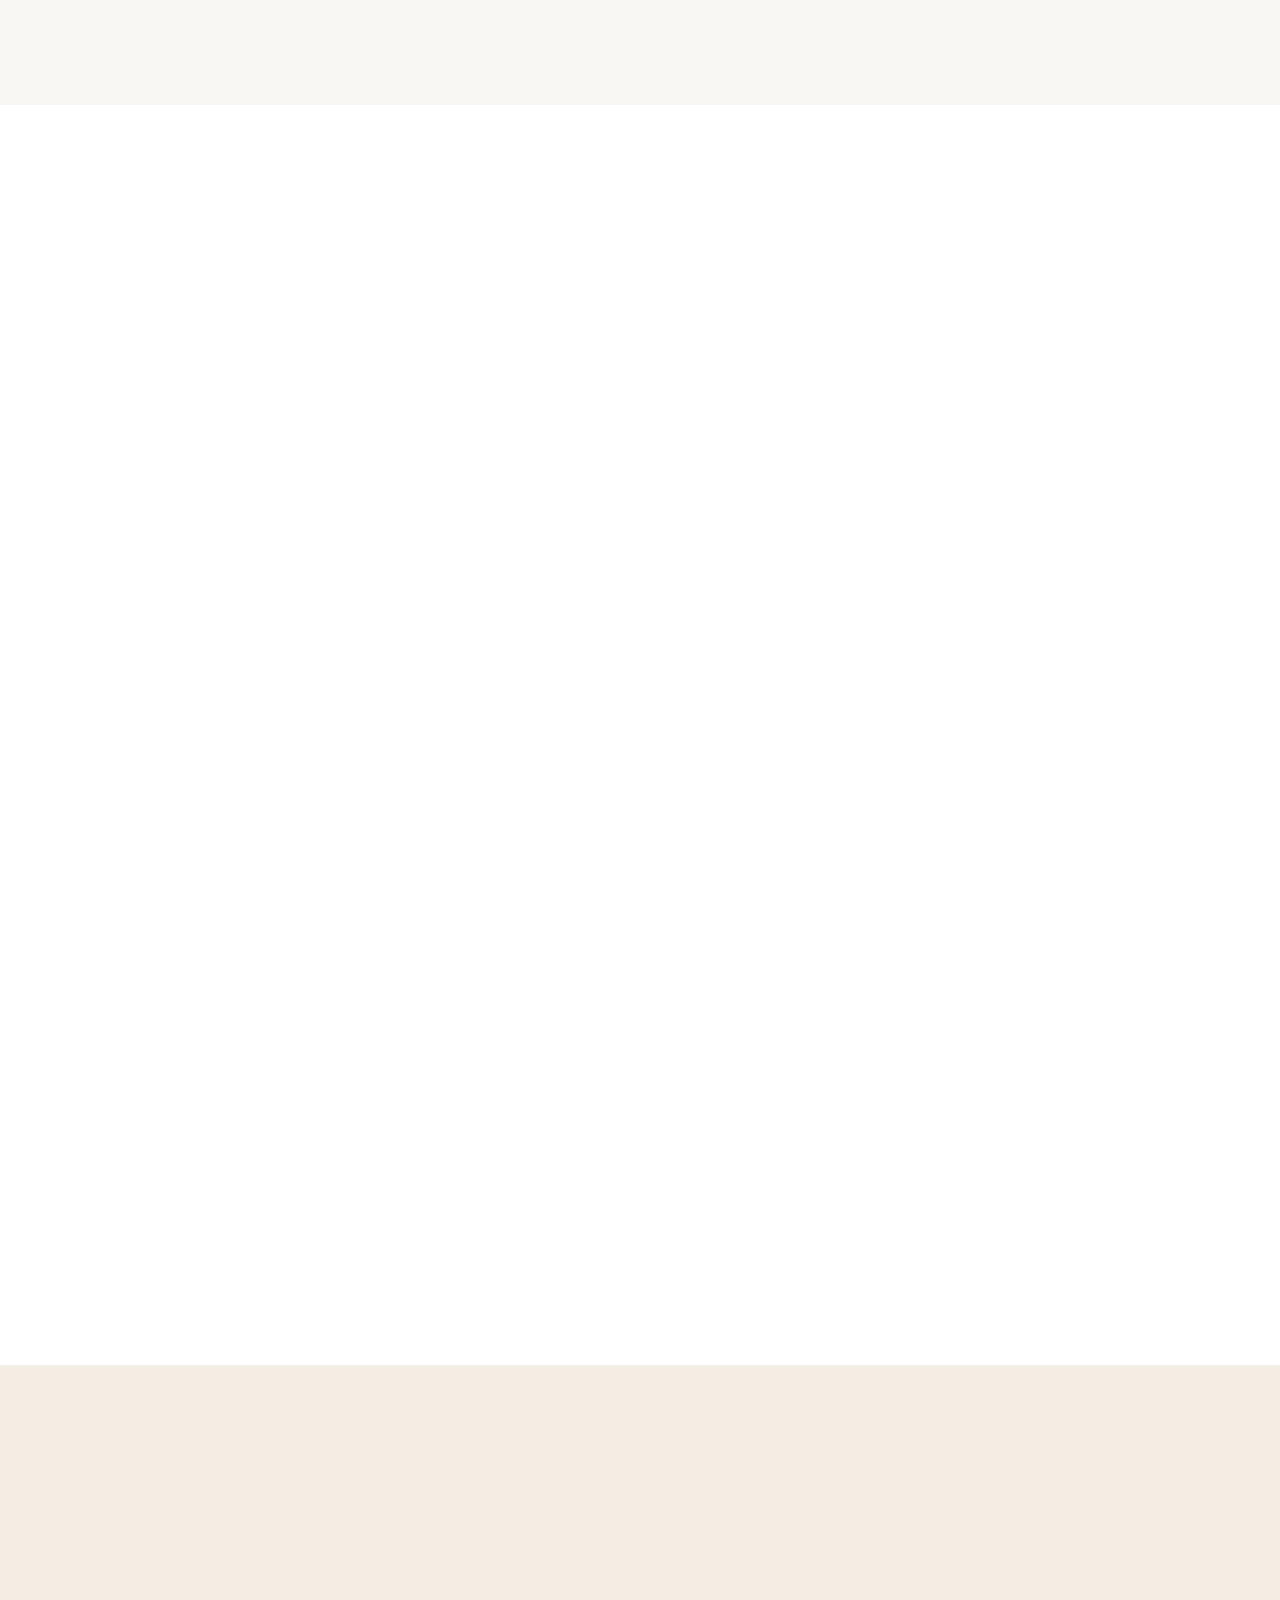
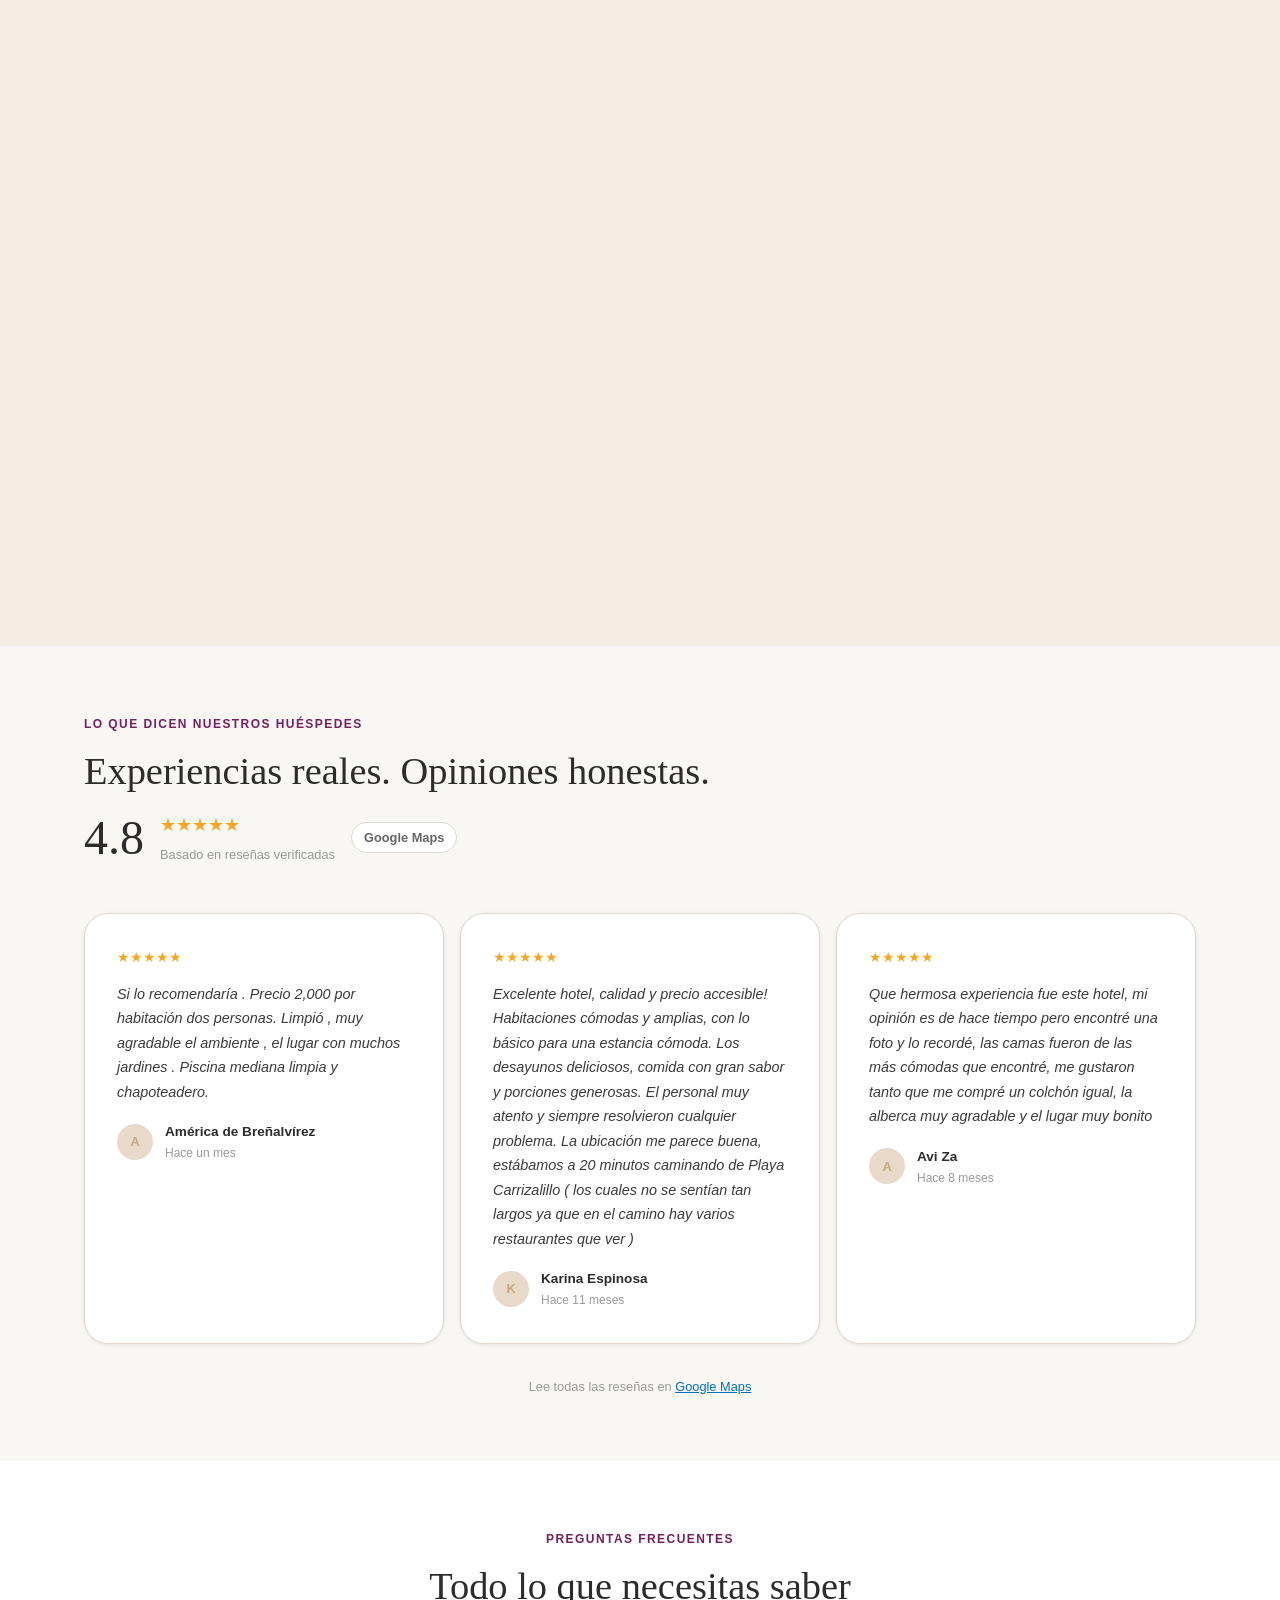
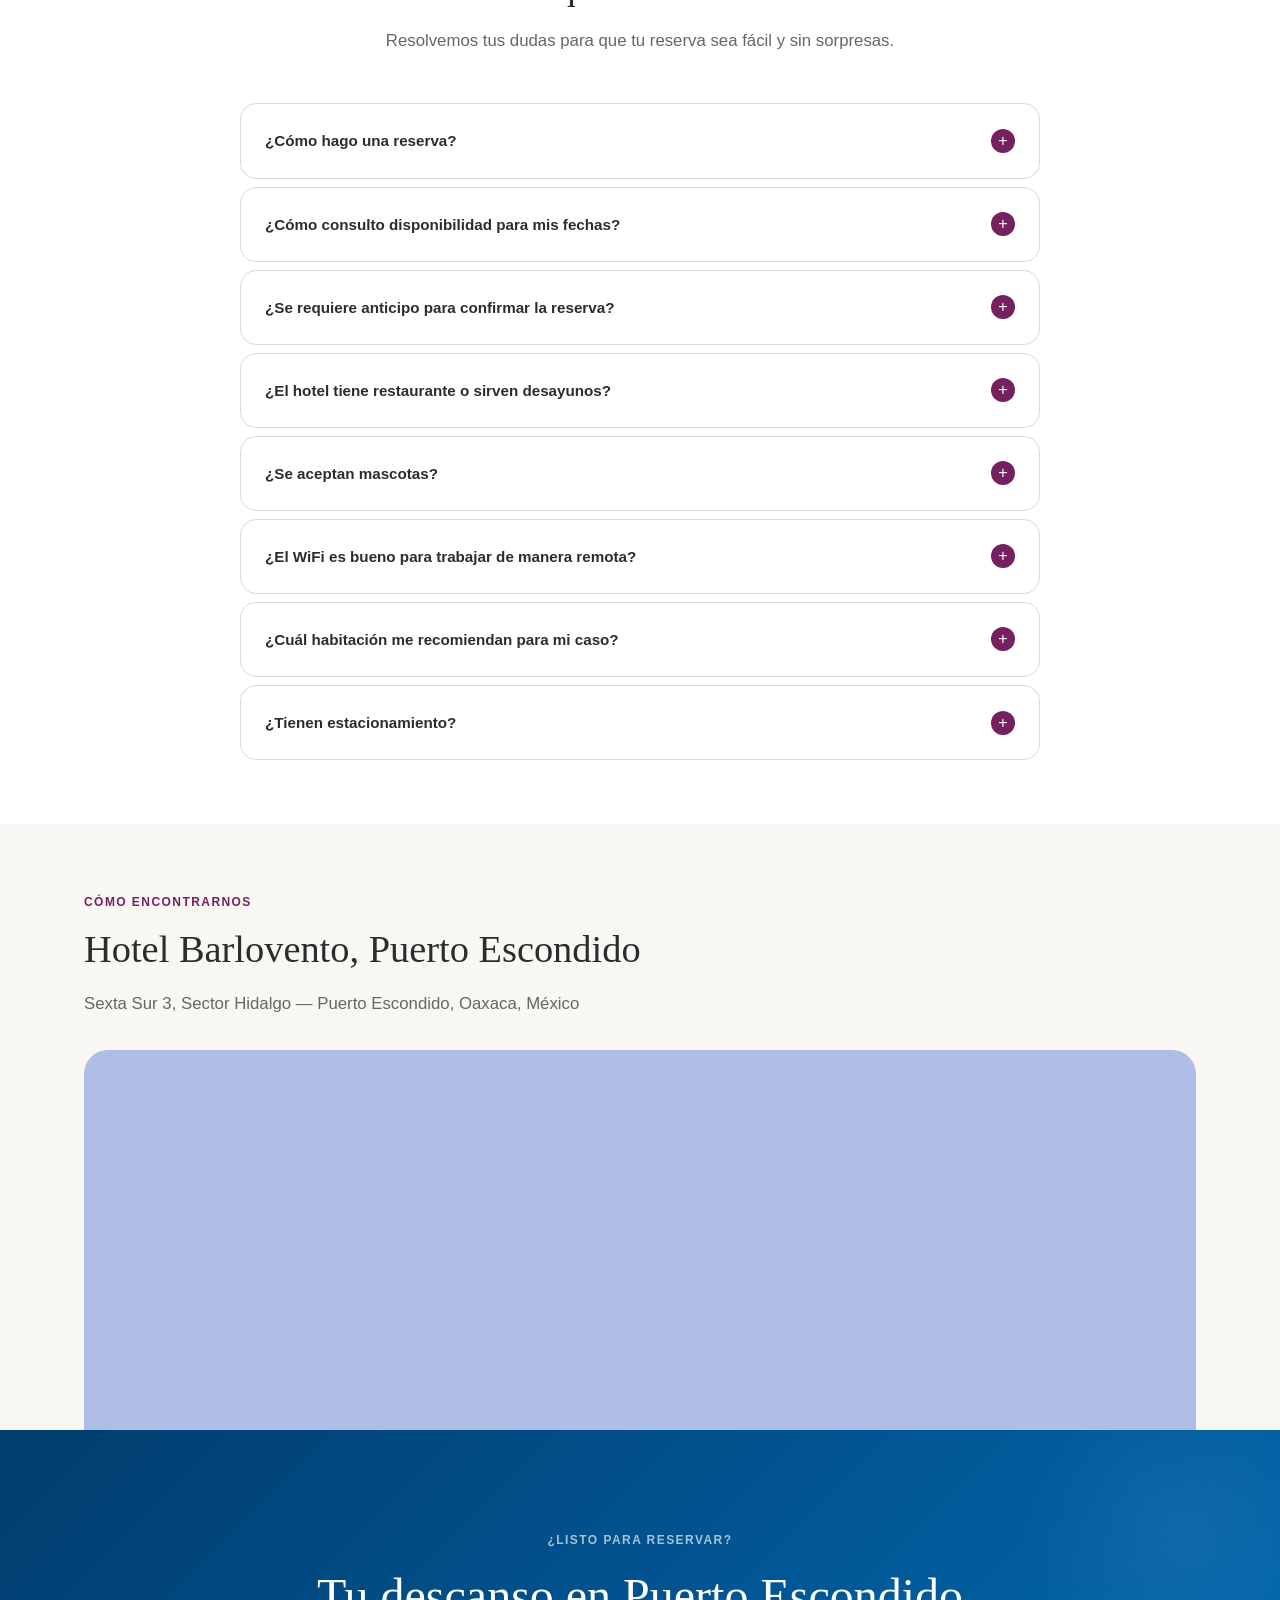
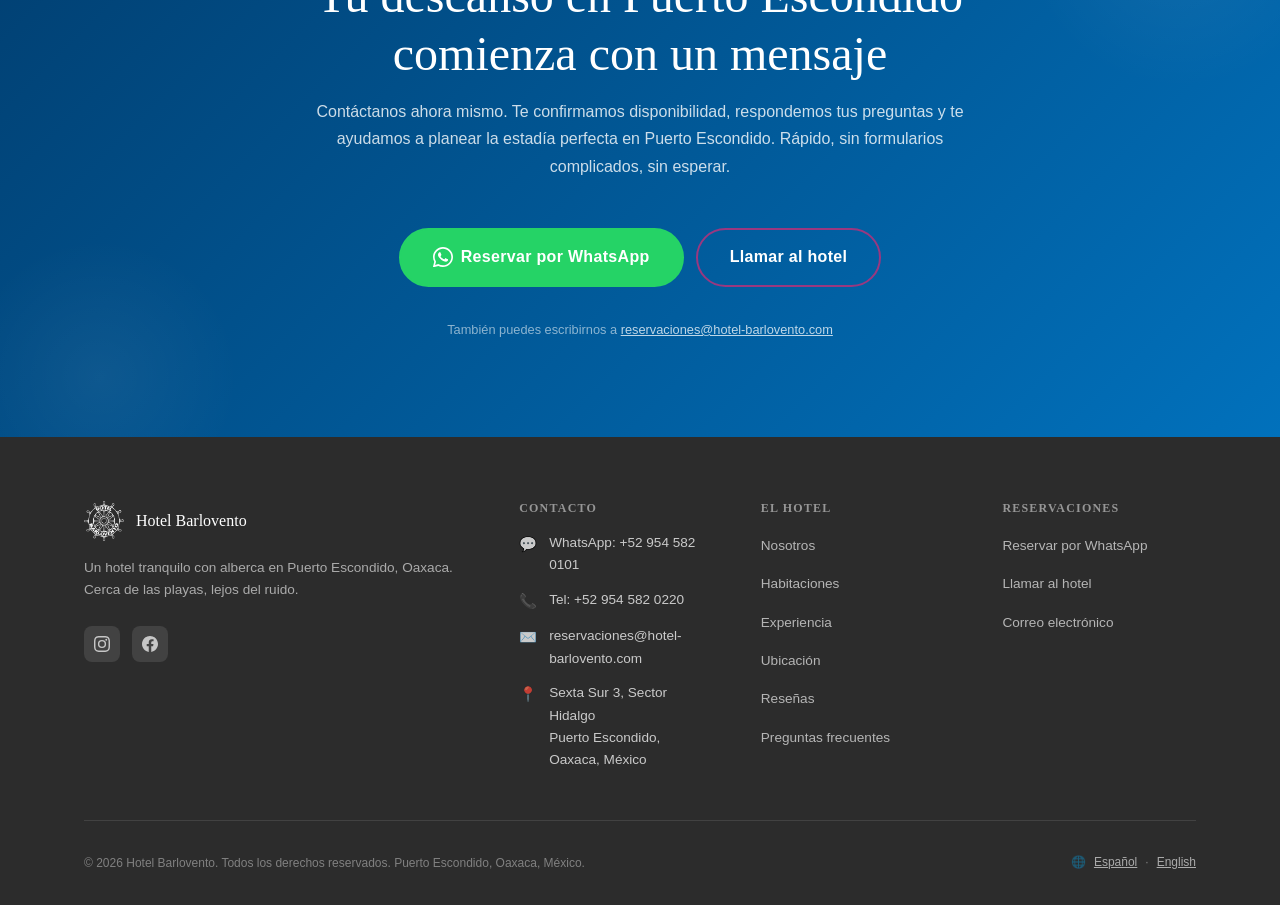
==== commit 8cbfd94f: "changed phone number" ====
--- a/index.html
+++ b/index.html
@@ -141,7 +141,7 @@
         <!-- REEMPLAZAR: número de WhatsApp y teléfono reales -->
         <div class="header-cta">
           <a
-            href="https://wa.me/529541784530?text=Hola%2C%20quiero%20reservar%20en%20Hotel%20Barlovento.%20%C2%BFTienen%20disponibilidad%3F"
+            href="https://wa.me/529545820101?text=Hola%2C%20quiero%20reservar%20en%20Hotel%20Barlovento.%20%C2%BFTienen%20disponibilidad%3F"
             class="btn btn--whatsapp btn--lg"
             target="_blank"
             rel="noopener noreferrer"
@@ -196,7 +196,7 @@
       <div class="mobile-menu__cta">
         <!-- REEMPLAZAR: número real "https://wa.me/52XXXXXXXXXX?text=Hola%2C%20me%20gustar%C3%ADa%20consultar%20disponibilidad"-->
         <a
-          href="https://wa.me/529541784530?text=Hola%2C%20quiero%20reservar%20en%20Hotel%20Barlovento.%20%C2%BFTienen%20disponibilidad%3F"
+          href="https://wa.me/529545820101?text=Hola%2C%20quiero%20reservar%20en%20Hotel%20Barlovento.%20%C2%BFTienen%20disponibilidad%3F"
             class="btn btn--whatsapp btn--lg"
             target="_blank"
             rel="noopener noreferrer"
@@ -265,7 +265,7 @@
           <div class="cta-group">
             <!-- REEMPLAZAR: número real de WhatsApp -->
             <a
-              href="https://wa.me/529541784530?text=Hola%2C%20quiero%20reservar%20en%20Hotel%20Barlovento.%20%C2%BFTienen%20disponibilidad%3F"
+              href="https://wa.me/529545820101?text=Hola%2C%20quiero%20reservar%20en%20Hotel%20Barlovento.%20%C2%BFTienen%20disponibilidad%3F"
               class="btn btn--whatsapp btn--lg"
               target="_blank"
               rel="noopener noreferrer"
@@ -508,7 +508,7 @@
               </p>
               <!-- REEMPLAZAR: número real -->
               <a
-                href="https://wa.me/529541784530?text=Hola%2C%20quiero%20reservar%20en%20Hotel%20Barlovento.%20%C2%BFTienen%20disponibilidad%3F"
+                href="https://wa.me/529545820101?text=Hola%2C%20quiero%20reservar%20en%20Hotel%20Barlovento.%20%C2%BFTienen%20disponibilidad%3F"
                 class="btn btn--whatsapp btn--lg"
                 target="_blank"
                 rel="noopener noreferrer"
@@ -551,7 +551,7 @@
               </p>
               <!-- REEMPLAZAR: número real -->
               <a
-                href="https://wa.me/529541784530?text=Hola%2C%20quiero%20reservar%20en%20Hotel%20Barlovento.%20%C2%BFTienen%20disponibilidad%3F"
+                href="https://wa.me/529545820101?text=Hola%2C%20quiero%20reservar%20en%20Hotel%20Barlovento.%20%C2%BFTienen%20disponibilidad%3F"
                 class="btn btn--whatsapp btn--lg"
                 target="_blank"
                 rel="noopener noreferrer"
@@ -594,7 +594,7 @@
               </p>
               <!-- REEMPLAZAR: número real -->
               <a
-                href="https://wa.me/529541784530?text=Hola%2C%20quiero%20reservar%20en%20Hotel%20Barlovento.%20%C2%BFTienen%20disponibilidad%3F"
+                href="https://wa.me/529545820101?text=Hola%2C%20quiero%20reservar%20en%20Hotel%20Barlovento.%20%C2%BFTienen%20disponibilidad%3F"
                 class="btn btn--whatsapp btn--lg"
                 target="_blank"
                 rel="noopener noreferrer"
@@ -799,7 +799,7 @@
           <div class="cta-group">
             <!-- REEMPLAZAR: número real -->
             <a
-              href="https://wa.me/529541784530?text=Hola%2C%20me%20gustar%C3%ADa%20conocer%20c%C3%B3mo%20llegar%20al%20hotel"
+              href="https://wa.me/529545820101?text=Hola%2C%20me%20gustar%C3%ADa%20conocer%20c%C3%B3mo%20llegar%20al%20hotel"
               class="btn btn--whatsapp"
               target="_blank"
               rel="noopener noreferrer"
@@ -1099,7 +1099,7 @@
         <div class="cta-group">
           <!-- REEMPLAZAR: número real de WhatsApp -->
           <a
-            href="https://wa.me/529541784530?text=Hola%2C%20quiero%20reservar%20en%20Hotel%20Barlovento.%20%C2%BFTienen%20disponibilidad%3F"
+            href="https://wa.me/529545820101?text=Hola%2C%20quiero%20reservar%20en%20Hotel%20Barlovento.%20%C2%BFTienen%20disponibilidad%3F"
             class="btn btn--whatsapp btn--lg"
             target="_blank"
             rel="noopener noreferrer"
@@ -1169,13 +1169,13 @@
             <li>
               <a
                 class="footer-contact-item"
-                href="https://wa.me/529541784530"
+                href="https://wa.me/529545820101"
                 target="_blank"
                 rel="noopener noreferrer"
                 aria-label="Contactar por WhatsApp"
               >
                 <span class="footer-contact-item__icon" aria-hidden="true">💬</span>
-                WhatsApp: +52 954 178 4530
+                WhatsApp: +52 954 582 0101
               </a>
             </li>
             <!-- REEMPLAZAR: número de teléfono real -->
@@ -1234,7 +1234,7 @@
                 <!-- REEMPLAZAR: número real -->
                 <a
                   class="footer-nav-item"
-                  href="https://wa.me/529541784530?text=Hola%2C%20quiero%20reservar"
+                  href="https://wa.me/529545820101?text=Hola%2C%20quiero%20reservar"
                   target="_blank"
                   rel="noopener noreferrer"
                 >
